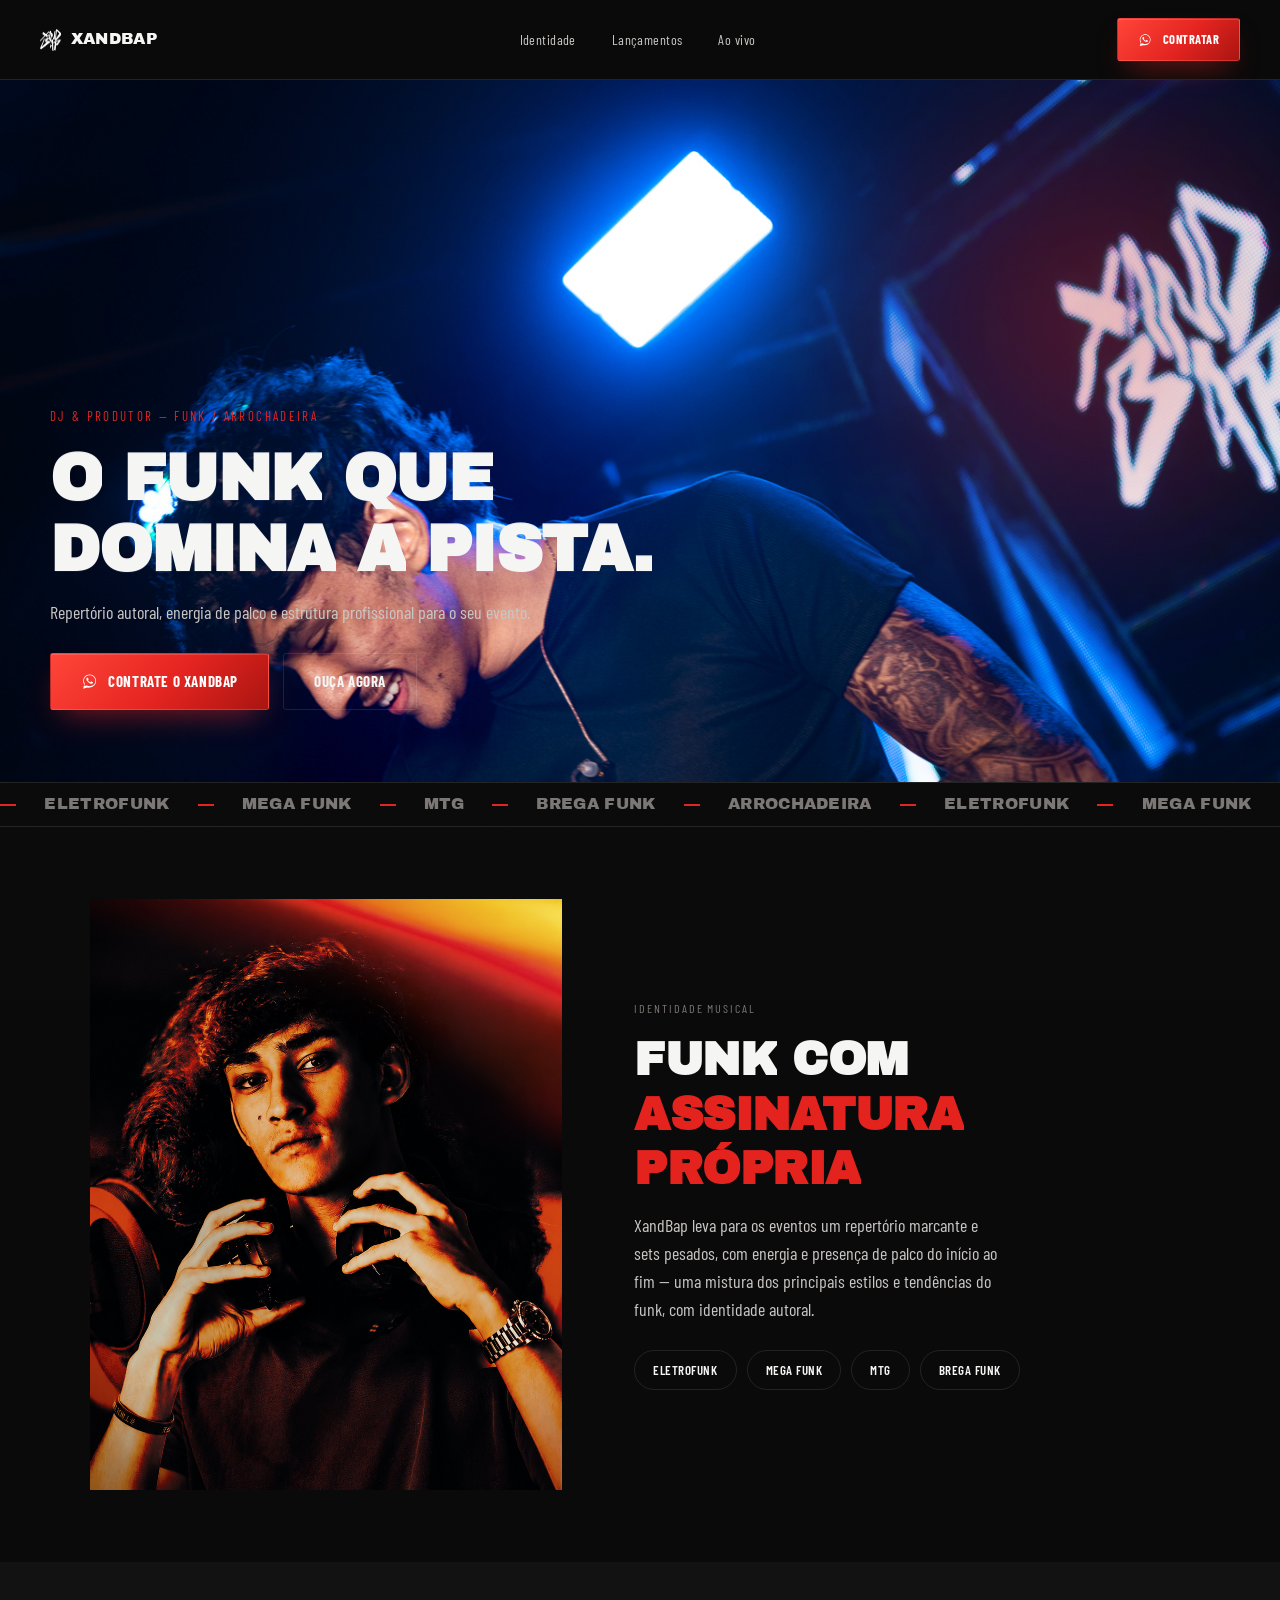
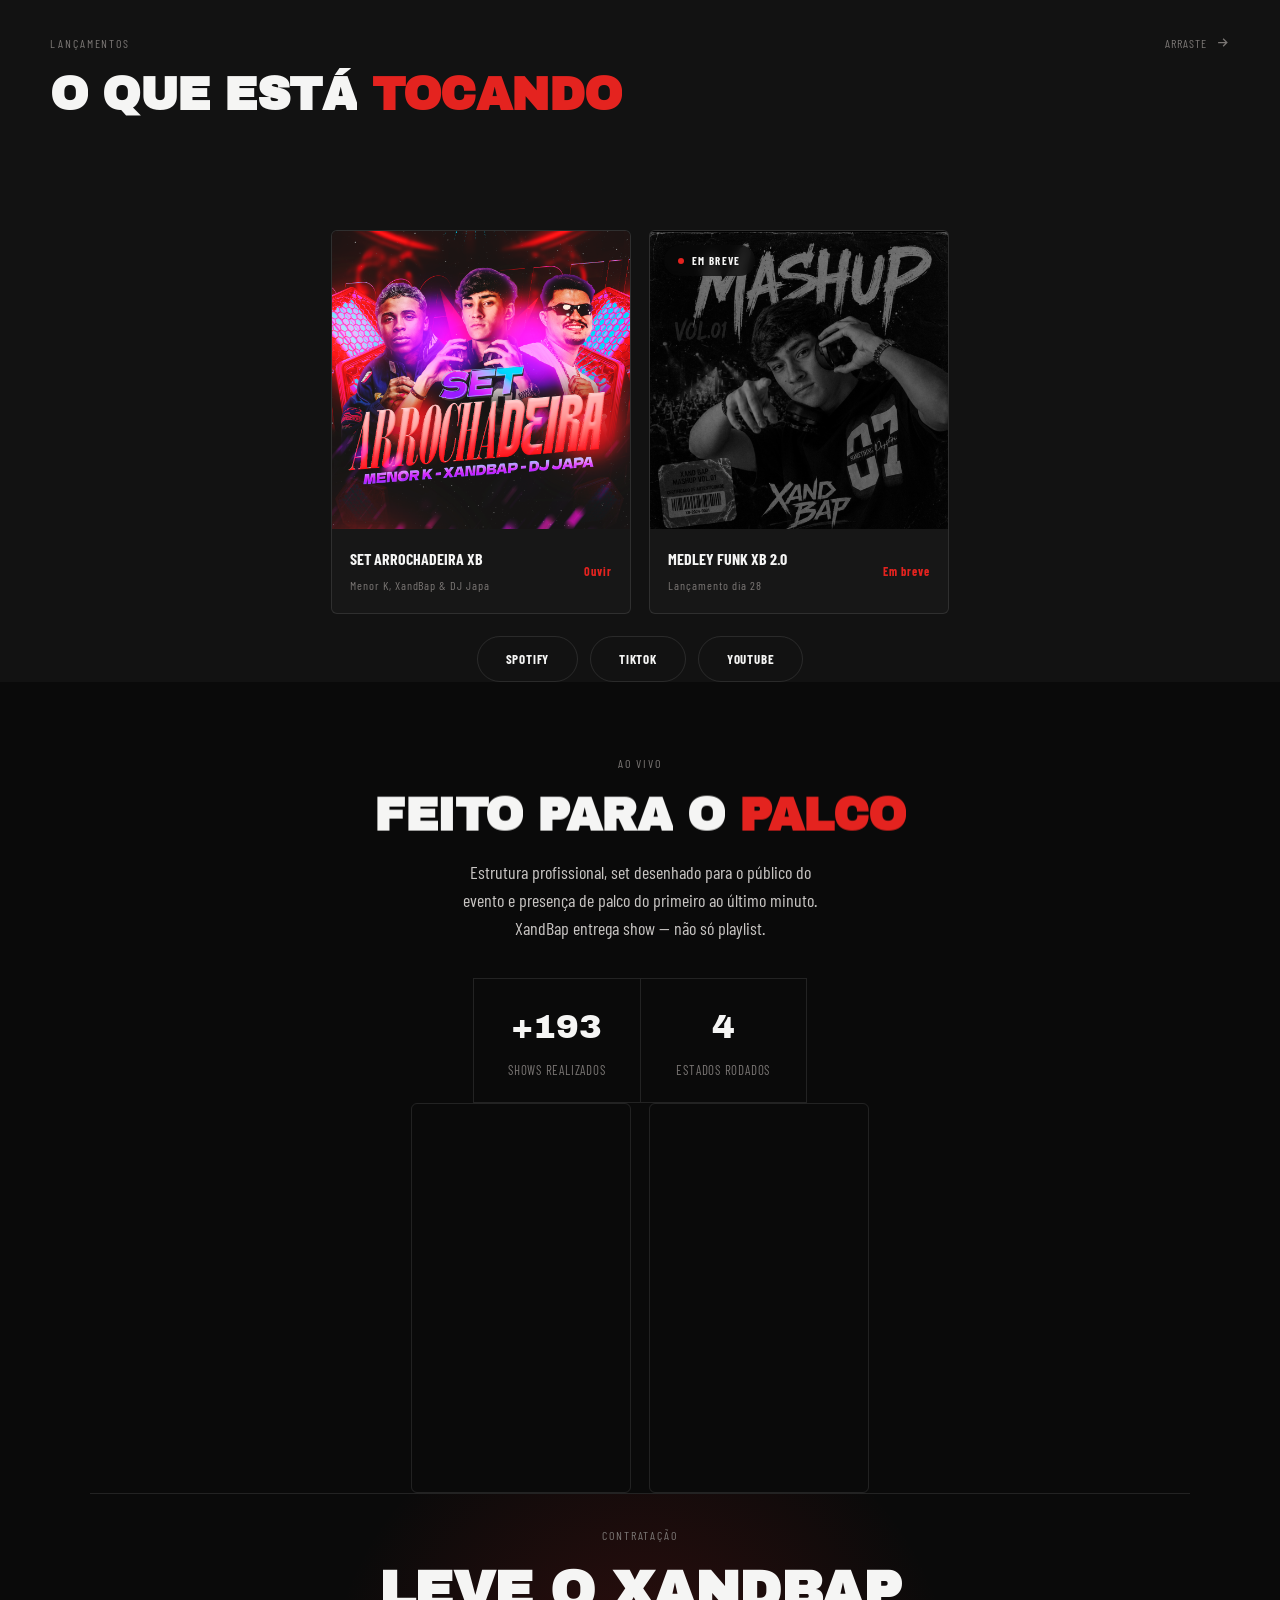
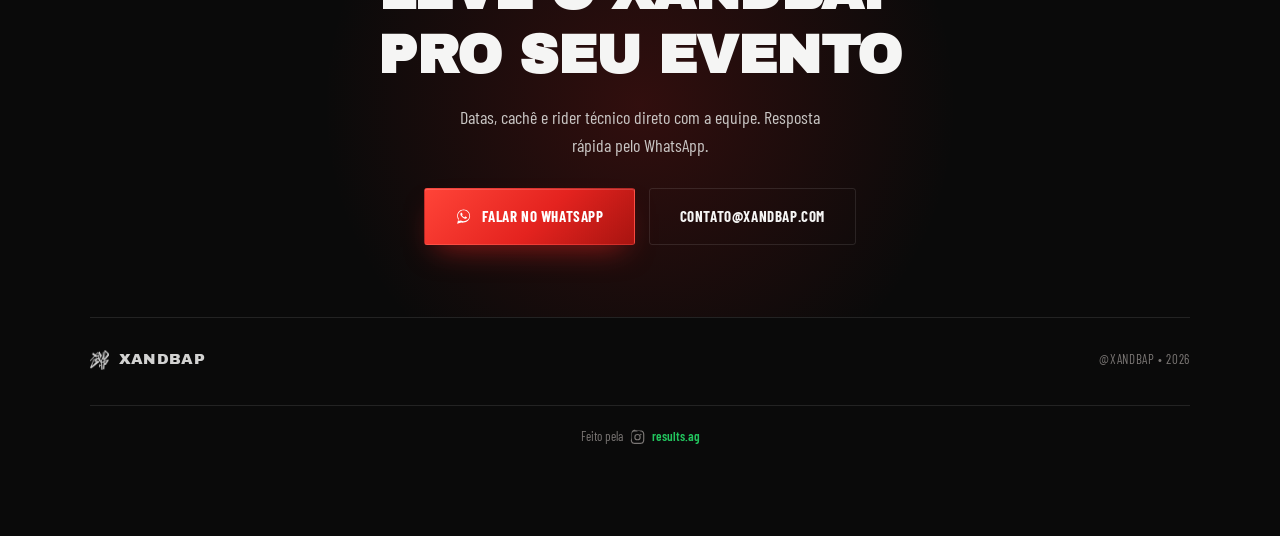
==== xandbap-landing/index (1).html @ 23d39ae5 "troca index" ====
<!DOCTYPE html>
<html lang="pt-BR">
<head>
  <meta charset="UTF-8">
  <meta name="viewport" content="width=device-width, initial-scale=1">
  <meta name="theme-color" content="#0a0a0a">
  <title>XandBap — DJ de Arrochadeira e Funk</title>
  <meta name="description" content="Site oficial do DJ XandBap. Arrochadeira, funk e energia de palco. Ouça os lançamentos, veja os shows e contrate para o seu evento.">
  <meta name="author" content="XandBap">
  <meta property="og:title" content="XandBap — DJ de Arrochadeira e Funk">
  <meta property="og:description" content="Lançamentos, agenda e contratação do DJ XandBap.">
  <meta property="og:image" content="assets/hero.jpg">
  <meta property="og:type" content="website">
  <meta name="twitter:card" content="summary_large_image">
  <link rel="icon" type="image/png" href="assets/favicon.png">

  <link rel="preconnect" href="https://fonts.googleapis.com">
  <link rel="preconnect" href="https://fonts.gstatic.com" crossorigin>
  <link rel="stylesheet" href="https://fonts.googleapis.com/css2?family=Archivo+Black&family=Barlow+Condensed:wght@400;500;600;700&display=swap">

  <style>
    :root {
      --background: #0a0a0a;
      --foreground: #f5f5f4;
      --card: #121212;
      --primary: #e4231f;
      --primary-dark: #a81410;
      --primary-light: #ff4438;
      --whatsapp: #25d366;
      --green: #22c55e;
      --primary-foreground: #ffffff;
      --muted: #7a7674;
      --border: rgba(255, 255, 255, 0.10);
      --font-display: "Archivo Black", system-ui, sans-serif;
      --font-sans: "Barlow Condensed", system-ui, sans-serif;
      --max: 1180px;
      --ease: cubic-bezier(.16,1,.3,1);
    }

    * { box-sizing: border-box; margin: 0; padding: 0; }

    html { scroll-behavior: smooth; }

    body {
      background-color: var(--background);
      color: var(--foreground);
      font-family: var(--font-sans);
      font-size: 17px;
      line-height: 1.55;
      -webkit-font-smoothing: antialiased;
      overflow-x: hidden;
    }

    img, video { display: block; max-width: 100%; }
    a { color: inherit; text-decoration: none; }
    button { font: inherit; color: inherit; background: none; border: none; }

    ::selection { background: var(--primary); color: #fff; }

    .wrap { max-width: var(--max); margin: 0 auto; padding: 0 24px; }
    @media (min-width: 768px) { .wrap { padding: 0 40px; } }

    .text-primary { color: var(--primary); }
    .text-green { color: var(--green); }

    .label { display: block; font-size: 12px; letter-spacing: 0.16em; text-transform: uppercase; color: var(--muted); margin-bottom: 16px; }

    .heading {
      font-family: var(--font-display); font-size: 32px; line-height: 1.18;
      letter-spacing: -0.01em; text-transform: uppercase;
    }
    @media (min-width: 768px) { .heading { font-size: 46px; } }

    .lede { margin-top: 16px; max-width: 46ch; font-size: 18px; color: #c9c6c4; }
    .center-col { margin-left: auto; margin-right: auto; }

    /* ===== grain overlay ===== */
    .grain {
      position: fixed; inset: -100px; z-index: 250; pointer-events: none; opacity: 0.05; mix-blend-mode: overlay;
      background-image: url("data:image/svg+xml;utf8,<svg xmlns='http://www.w3.org/2000/svg' width='120' height='120'><filter id='n'><feTurbulence type='fractalNoise' baseFrequency='0.9' numOctaves='2' stitchTiles='stitch'/></filter><rect width='100%25' height='100%25' filter='url(%23n)'/></svg>");
      background-size: 180px 180px;
    }


    .hover-label {
      position: fixed; top: 0; left: 0; z-index: 401; pointer-events: none; transform: translate(-50%, -50%) scale(0.6);
      background: var(--primary); color: #fff; font-size: 12px; font-weight: 700; letter-spacing: 0.08em; text-transform: uppercase;
      padding: 10px 18px; border-radius: 100px; opacity: 0; transition: opacity .25s ease, transform .25s var(--ease); white-space: nowrap;
    }
    .hover-label.show { opacity: 1; transform: translate(-50%, -50%) scale(1); }

    /* ===== reveal ===== */
    .reveal { opacity: 0; transform: translateY(14px); transition: opacity 0.6s ease, transform 0.6s ease; }
    .reveal.visible { opacity: 1; transform: none; }

    /* ===== split text word reveal ===== */
    .split-text .word { display: inline-block; overflow: hidden; vertical-align: top; padding-bottom: 0.22em; margin-bottom: -0.22em; }
    .split-text .word span { display: inline-block; transform: translateY(115%); transition: transform 0.85s var(--ease); transition-delay: calc(var(--i, 0) * 0.055s); will-change: transform; }
    .split-text.in .word span { transform: translateY(0); }

    /* ===== image curtain reveal ===== */
    .img-reveal { position: relative; overflow: hidden; }
    .img-reveal img, .img-reveal video { transform: scale(1.18); transition: transform 1.3s var(--ease); }
    .img-reveal.in img, .img-reveal.in video { transform: scale(1); }
    .img-reveal::after { content: ""; position: absolute; inset: 0; background: var(--background); transform-origin: right; transform: scaleX(1); transition: transform 1s var(--ease); z-index: 2; }
    .img-reveal.in::after { transform: scaleX(0); }

    /* ===== buttons — FODA style ===== */
    .btn {
      display: inline-flex; align-items: center; justify-content: center; gap: 10px;
      padding: 16px 30px; font-family: var(--font-sans); font-weight: 700; font-size: 15px;
      letter-spacing: 0.04em; text-transform: uppercase; border: 1px solid transparent; border-radius: 3px;
      position: relative; overflow: hidden; isolation: isolate;
      transition: transform .35s var(--ease), box-shadow .35s ease, background-color 0.2s ease, border-color 0.2s ease;
    }
    .btn-icon { width: 1.15em; height: 1.15em; flex-shrink: 0; fill: currentColor; }

    .btn-primary {
      background: linear-gradient(135deg, var(--primary-light), var(--primary) 55%, var(--primary-dark));
      color: #fff; border-color: rgba(255,255,255,.08);
      box-shadow: 0 14px 30px -12px rgba(228,35,31,.6), inset 0 1px 0 rgba(255,255,255,.15);
    }
    .btn-primary::before {
      content: ""; position: absolute; inset: 0; left: -75%; width: 45%; z-index: 1;
      background: linear-gradient(115deg, transparent, rgba(255,255,255,.4), transparent);
      transform: skewX(-20deg); transition: left .65s ease;
    }
    .btn-primary:hover::before { left: 130%; }
    .btn-primary:hover { transform: translateY(-3px); box-shadow: 0 18px 36px -10px rgba(228,35,31,.75), inset 0 1px 0 rgba(255,255,255,.2); }
    .btn-primary:active { transform: translateY(-1px); }

    .btn-ghost { background: transparent; border-color: var(--border); color: var(--foreground); }
    .btn-ghost:hover { border-color: var(--foreground); }

    .nav .btn-primary { padding: 11px 20px; font-size: 12.5px; }

    /* ===== nav ===== */
    .nav {
      position: sticky; top: 0; z-index: 100; display: flex; align-items: center; justify-content: space-between;
      padding: 18px 24px; background-color: rgba(10, 10, 10, 0.85); backdrop-filter: blur(10px);
      border-bottom: 1px solid var(--border);
    }
    @media (min-width: 768px) { .nav { padding: 18px 40px; } }
    .nav-logo { display: flex; align-items: center; gap: 10px; }
    .nav-logo img { height: 22px; width: auto; }
    .nav-logo span { font-family: var(--font-display); font-size: 16px; letter-spacing: 0.02em; text-transform: uppercase; color: var(--foreground); }
    .nav-links { display: none; align-items: center; gap: 36px; font-size: 14px; letter-spacing: 0.03em; color: #c9c6c4; }
    @media (min-width: 860px) { .nav-links { display: flex; } }
    .nav-links a { position: relative; padding: 4px 0; transition: color 0.2s ease; }
    .nav-links a::after { content: ""; position: absolute; left: 0; bottom: 0; height: 1px; width: 0; background: var(--primary); transition: width .3s var(--ease); }
    .nav-links a:hover, .nav-links a.active { color: var(--foreground); }
    .nav-links a:hover::after, .nav-links a.active::after { width: 100%; }
    .nav-right { display: flex; align-items: center; gap: 18px; }

    .hamburger { display: flex; flex-direction: column; justify-content: center; gap: 5px; width: 30px; height: 30px; cursor: pointer; z-index: 260; }
    @media (min-width: 860px) { .hamburger { display: none; } }
    .hamburger span { display: block; width: 100%; height: 2px; background: var(--foreground); transition: transform .3s var(--ease), opacity .2s ease; }
    .hamburger.open span:nth-child(1) { transform: translateY(7px) rotate(45deg); }
    .hamburger.open span:nth-child(2) { opacity: 0; }
    .hamburger.open span:nth-child(3) { transform: translateY(-7px) rotate(-45deg); }

    .mobile-menu {
      position: fixed; inset: 0; z-index: 220; background: var(--background);
      display: flex; flex-direction: column; justify-content: center; gap: 26px; padding: 40px 32px;
      transform: translateY(-102%); transition: transform .55s var(--ease);
    }
    .mobile-menu.open { transform: translateY(0); }
    .mobile-menu a { font-family: var(--font-display); font-size: 30px; text-transform: uppercase; }
    .mobile-menu .btn { align-self: flex-start; margin-top: 10px; }
    @media (min-width: 860px) { .mobile-menu { display: none; } }

    /* ===== HERO ===== */
    .hero { position: relative; display: flex; align-items: flex-end; min-height: 78svh; overflow: hidden; }
    .hero-media { position: absolute; inset: 0; }
    .hero-media video { width: 100%; height: 100%; object-fit: cover; object-position: center 30%; }
    .hero-media::after {
      content: ""; position: absolute; inset: 0;
      background: linear-gradient(to bottom, rgba(10,10,10,.15) 0%, rgba(10,10,10,.35) 55%, rgba(10,10,10,.98) 100%);
      z-index: 1;
    }
    .hero-glow { position: absolute; z-index: 1; width: 60vw; max-width: 620px; aspect-ratio: 1; border-radius: 50%; background: radial-gradient(circle, rgba(228,35,31,.35), transparent 70%); top: -10%; right: -10%; filter: blur(40px); pointer-events: none; }
    .hero-content { position: relative; z-index: 5; width: 100%; padding: 0 24px 56px; }
    @media (min-width: 768px) { .hero-content { padding: 0 40px 72px; } }
    .hero-content .inner { max-width: var(--max); margin: 0 auto; }
    .hero-kicker { font-size: 13px; letter-spacing: 0.18em; text-transform: uppercase; color: var(--primary); margin-bottom: 18px; opacity: 0; animation: fadeUp .8s var(--ease) .1s forwards; }
    .hero-title { font-family: var(--font-display); font-size: 36px; line-height: 1.1; letter-spacing: -0.01em; text-transform: uppercase; max-width: 720px; }
    @media (min-width: 640px) { .hero-title { font-size: 52px; } }
    @media (min-width: 1024px) { .hero-title { font-size: 64px; } }
    .hero-sub { margin-top: 14px; max-width: 480px; font-size: 18px; color: #c9c6c4; opacity: 0; animation: fadeUp .8s var(--ease) .55s forwards; }
    .hero-actions { margin-top: 26px; display: flex; flex-wrap: wrap; gap: 14px; opacity: 0; animation: fadeUp .8s var(--ease) .7s forwards; }
    @keyframes fadeUp { from { opacity: 0; transform: translateY(16px); } to { opacity: 1; transform: none; } }

    /* ===== marquee ===== */
    .marquee { border-top: 1px solid var(--border); border-bottom: 1px solid var(--border); overflow: hidden; padding: 9px 0; background: var(--background); }
    .marquee-track { display: flex; width: max-content; gap: 28px; animation: scrollLeft 26s linear infinite; }
    .marquee-track span { font-family: var(--font-display); font-size: 13px; text-transform: uppercase; letter-spacing: 0.02em; color: var(--muted); display: flex; align-items: center; gap: 28px; white-space: nowrap; }
    .marquee-track span i { color: var(--primary); font-style: normal; }
    @media (min-width: 768px) { .marquee-track span { font-size: 16px; } }
    @keyframes scrollLeft { from { transform: translateX(0); } to { transform: translateX(-50%); } }

    /* ===== IDENTIDADE ===== */
    .split { display: grid; gap: 40px; padding: 72px 0; }
    @media (min-width: 860px) { .split { grid-template-columns: 0.85fr 1fr; align-items: center; gap: 72px; } }
    .identity-photo-wrap { aspect-ratio: 4/5; }
    .identity-photo { width: 100%; height: 100%; object-fit: cover; object-position: top center; filter: grayscale(20%); }
    .chip-row { margin-top: 26px; display: flex; flex-wrap: wrap; gap: 10px; }
    .chip { padding: 9px 18px; border: 1px solid var(--border); border-radius: 100px; font-size: 13px; font-weight: 600; letter-spacing: 0.04em; text-transform: uppercase; transition: border-color .25s ease, color .25s ease; }
    .chip:hover { border-color: var(--primary); color: var(--primary); }

    /* ===== carousel (lançamentos + palco) ===== */
    .section-alt { background-color: var(--card); }
    .section-pad { padding: 72px 0; }

    .carousel-head { display: flex; align-items: baseline; justify-content: space-between; flex-wrap: wrap; gap: 10px 24px; }
    .drag-hint { font-size: 12px; letter-spacing: 0.08em; text-transform: uppercase; color: var(--muted); display: flex; align-items: center; gap: 8px; }
    .drag-hint svg { width: 15px; height: 15px; animation: nudge 1.6s ease-in-out infinite; }
    @keyframes nudge { 0%, 100% { transform: translateX(0); opacity: .5; } 50% { transform: translateX(5px); opacity: 1; } }

    .carousel-outer { position: relative; margin-top: 32px; margin-left: -24px; margin-right: -24px; }
    @media (min-width: 768px) { .carousel-outer { margin-left: -40px; margin-right: -40px; } }
    .carousel-outer::before, .carousel-outer::after {
      content: ""; position: absolute; top: 0; bottom: 0; width: 40px; z-index: 3; pointer-events: none;
    }
    .carousel-outer::before { left: 0; background: linear-gradient(to right, var(--background), transparent); }
    .carousel-outer::after { right: 0; background: linear-gradient(to left, var(--background), transparent); }
    .section-alt .carousel-outer::before { background: linear-gradient(to right, var(--card), transparent); }
    .section-alt .carousel-outer::after { background: linear-gradient(to left, var(--card), transparent); }

    .carousel {
      display: flex; gap: 18px; overflow-x: auto; scroll-snap-type: x proximity; cursor: grab;
      -webkit-overflow-scrolling: touch; scrollbar-width: none; padding: 4px 24px 14px;
      user-select: none;
    }
    @media (min-width: 768px) { .carousel { padding: 4px 40px 14px; } }
    .carousel::-webkit-scrollbar { display: none; }
    .carousel.grabbing { cursor: grabbing; scroll-snap-type: none; }

    .release-card {
      scroll-snap-align: start; flex: 0 0 auto; width: min(76vw, 300px);
      display: flex; flex-direction: column; background-color: #171717;
      border: 1px solid var(--border); border-radius: 6px; overflow: hidden;
      transition: border-color 0.25s ease, transform 0.25s ease;
    }
    a.release-card:hover { border-color: #3a3a3a; transform: translateY(-4px); }
    .release-cover-wrap { position: relative; }
    .release-cover { aspect-ratio: 1/1; width: 100%; height: auto; object-fit: cover; transition: transform 0.5s var(--ease); pointer-events: none; }
    a.release-card:hover .release-cover { transform: scale(1.04); }
    .release-cover.pending { filter: grayscale(1) brightness(.55); }
    .release-pending-label {
      position: absolute; top: 14px; left: 14px; z-index: 2; background: rgba(10,10,10,.75); backdrop-filter: blur(4px);
      padding: 7px 14px; border-radius: 100px; font-size: 11px; font-weight: 700; letter-spacing: 0.12em; text-transform: uppercase;
      display: flex; align-items: center; gap: 8px;
    }
    .release-pending-label::before { content: ""; width: 6px; height: 6px; border-radius: 50%; background: var(--primary); animation: pulse 1.6s ease-in-out infinite; }
    @keyframes pulse { 0%, 100% { opacity: 1; transform: scale(1); } 50% { opacity: .4; transform: scale(1.4); } }
    .release-info { display: flex; align-items: center; justify-content: space-between; gap: 12px; padding: 18px; }
    .release-title { font-size: 16px; font-weight: 700; text-transform: uppercase; }
    .release-type { margin-top: 4px; font-size: 12px; letter-spacing: 0.08em; color: var(--muted); }
    .release-cta { flex-shrink: 0; font-size: 12px; font-weight: 700; letter-spacing: 0.08em; color: var(--primary); }

    .social-buttons { margin-top: 8px; display: flex; flex-wrap: wrap; justify-content: center; gap: 12px; }
    .social-btn {
      padding: 12px 28px; border: 1px solid var(--border); border-radius: 100px;
      font-size: 13px; font-weight: 700; letter-spacing: 0.06em; text-transform: uppercase;
      transition: border-color .25s ease, color .25s ease;
    }
    .social-btn:hover { border-color: var(--primary); color: var(--primary); }

    /* ===== NO PALCO (centralizado) ===== */
    .palco-section { text-align: center; }
    .palco-section.section-pad { padding-bottom: 0; }
    .palco-section .lede { margin-left: auto; margin-right: auto; }
    .stats-row {
      margin: 36px auto 0; display: inline-grid; grid-template-columns: 1fr 1fr; max-width: 480px;
      border-top: 1px solid var(--border); border-left: 1px solid var(--border);
    }
    .stat { padding: 22px 34px; border-right: 1px solid var(--border); border-bottom: 1px solid var(--border); }
    .stat-num { font-family: var(--font-display); font-size: 34px; }
    .stat-label { margin-top: 6px; font-size: 13px; letter-spacing: 0.06em; color: var(--muted); text-transform: uppercase; }

    .motion-card { scroll-snap-align: start; flex: 0 0 auto; width: min(58vw, 220px); }
    .motion-item { position: relative; border: 1px solid var(--border); border-radius: 6px; overflow: hidden; transition: border-color 0.2s ease; }
    .motion-item:hover { border-color: #3a3a3a; }
    .motion-item video { aspect-ratio: 9/16; width: 100%; object-fit: cover; pointer-events: none; }

    /* ===== CONTRATAÇÃO ===== */
    .hire-section { position: relative; padding: 32px 0 72px; text-align: center; border-top: 1px solid var(--border); overflow: hidden; }
    .hire-glow { position: absolute; left: 50%; top: 50%; width: 70vw; max-width: 640px; aspect-ratio: 1; border-radius: 50%; background: radial-gradient(circle, rgba(228,35,31,.18), transparent 70%); transform: translate(-50%, -50%); pointer-events: none; z-index: 0; }
    .hire-section > * { position: relative; z-index: 1; }
    .hire-section > .hire-glow { position: absolute; z-index: 0; }
    .hire-section .heading { font-size: 34px; }
    @media (min-width: 768px) { .hire-section .heading { font-size: 54px; } }
    .hire-section .lede { margin-left: auto; margin-right: auto; }
    .hire-actions { margin-top: 28px; display: flex; flex-wrap: wrap; justify-content: center; gap: 14px; }

    /* ===== footer ===== */
    footer { border-top: 1px solid var(--border); padding: 30px 0 34px; display: flex; flex-wrap: wrap; align-items: center; justify-content: space-between; gap: 16px; }
    .footer-brand { display: flex; align-items: center; gap: 10px; }
    footer img { height: 20px; width: auto; opacity: 0.8; }
    .footer-brand span { font-family: var(--font-display); font-size: 15px; letter-spacing: 0.02em; text-transform: uppercase; color: var(--foreground); opacity: 0.85; }
    footer p { font-size: 13px; letter-spacing: 0.05em; color: var(--muted); }

    .credit { padding: 20px 0 90px; display: flex; align-items: center; justify-content: center; gap: 7px; font-size: 13px; color: var(--muted); border-top: 1px solid var(--border); }
    .credit svg { width: 15px; height: 15px; fill: var(--muted); transition: fill .2s ease; }
    .credit a { display: inline-flex; align-items: center; gap: 7px; font-weight: 600; transition: opacity .2s ease; }
    .credit a:hover { opacity: .8; }
    .credit a:hover svg { fill: var(--green); }

    /* ===== fixed WhatsApp bubble ===== */
    .fixed-whatsapp {
      position: fixed; right: 22px; bottom: 22px; z-index: 200; width: 58px; height: 58px; border-radius: 50%;
      background: var(--whatsapp); display: flex; align-items: center; justify-content: center;
      box-shadow: 0 10px 26px rgba(0,0,0,.45); opacity: 0;
      pointer-events: none; transition: opacity .7s ease;
    }
    .fixed-whatsapp.visible { opacity: 1; pointer-events: auto; }
    .fixed-whatsapp svg { width: 28px; height: 28px; fill: #fff; }

    @media (prefers-reduced-motion: reduce) {
      html { scroll-behavior: auto; }
      .split-text .word span, .reveal, .img-reveal::after, .img-reveal img, .img-reveal video, .marquee-track, .hero-kicker, .hero-sub, .hero-actions { transition: none !important; animation: none !important; transform: none !important; opacity: 1 !important; }
    }
  </style>
</head>
<body>

  <div class="grain" aria-hidden="true"></div>
  <div class="hover-label" id="hoverLabel" aria-hidden="true"></div>

  <nav class="nav">
    <a href="#top" class="nav-logo">
      <img src="assets/xandbap-logo.png" alt="XandBap">
      <span>XandBap</span>
    </a>

    <div class="nav-links">
      <a href="#identidade" data-nav>Identidade</a>
      <a href="#lancamentos" data-nav>Lançamentos</a>
      <a href="#palco" data-nav>Ao vivo</a>
    </div>

    <div class="nav-right">
      <a
        href="https://wa.me/5581992777571?text=Ol%C3%A1%2C%20quero%20contratar%20o%20XandBap"
        target="_blank"
        rel="noopener noreferrer"
        class="btn btn-primary magnetic"
      >
        <svg class="btn-icon" viewBox="0 0 32 32"><path d="M16.001 3C9.383 3 4 8.383 4 15c0 2.386.703 4.607 1.912 6.472L4 29l7.72-1.877A11.94 11.94 0 0 0 16 27c6.617 0 12-5.383 12-12S22.618 3 16.001 3zm0 21.6c-1.85 0-3.58-.5-5.06-1.37l-.363-.216-4.583 1.115 1.142-4.463-.238-.375A9.55 9.55 0 0 1 5.4 15c0-5.85 4.75-10.6 10.6-10.6S26.6 9.15 26.6 15 21.85 24.6 16.001 24.6zm5.46-7.93c-.298-.15-1.767-.872-2.04-.972-.274-.1-.474-.15-.673.15-.198.298-.77.972-.944 1.172-.174.198-.348.223-.646.075-.298-.15-1.257-.463-2.394-1.478-.885-.789-1.483-1.764-1.657-2.062-.174-.298-.019-.46.13-.61.134-.133.298-.348.447-.522.15-.174.198-.298.298-.497.099-.198.05-.373-.025-.522-.075-.15-.673-1.62-.922-2.22-.243-.583-.49-.504-.673-.513l-.573-.01c-.198 0-.522.075-.795.373-.273.298-1.043 1.02-1.043 2.488s1.068 2.887 1.217 3.086c.15.198 2.1 3.207 5.086 4.497.711.307 1.266.49 1.699.627.714.227 1.364.195 1.878.118.573-.085 1.767-.722 2.016-1.42.248-.697.248-1.294.174-1.42-.075-.124-.273-.198-.571-.348z"/></svg>
        Contratar
      </a>
      <button class="hamburger" id="hamburger" aria-label="Abrir menu" aria-expanded="false">
        <span></span><span></span><span></span>
      </button>
    </div>
  </nav>

  <div class="mobile-menu" id="mobileMenu">
    <a href="#identidade" data-nav>Identidade</a>
    <a href="#lancamentos" data-nav>Lançamentos</a>
    <a href="#palco" data-nav>Ao vivo</a>
    <a
      href="https://wa.me/5581992777571?text=Ol%C3%A1%2C%20quero%20contratar%20o%20XandBap"
      target="_blank"
      rel="noopener noreferrer"
      class="btn btn-primary"
    >Contratar</a>
  </div>

  <a
    href="https://wa.me/5581992777571?text=Ol%C3%A1%2C%20quero%20contratar%20o%20XandBap"
    target="_blank"
    rel="noopener noreferrer"
    class="fixed-whatsapp magnetic"
    id="fixedCta"
    aria-label="Falar no WhatsApp"
  >
    <svg viewBox="0 0 32 32"><path d="M16.001 3C9.383 3 4 8.383 4 15c0 2.386.703 4.607 1.912 6.472L4 29l7.72-1.877A11.94 11.94 0 0 0 16 27c6.617 0 12-5.383 12-12S22.618 3 16.001 3zm0 21.6c-1.85 0-3.58-.5-5.06-1.37l-.363-.216-4.583 1.115 1.142-4.463-.238-.375A9.55 9.55 0 0 1 5.4 15c0-5.85 4.75-10.6 10.6-10.6S26.6 9.15 26.6 15 21.85 24.6 16.001 24.6zm5.46-7.93c-.298-.15-1.767-.872-2.04-.972-.274-.1-.474-.15-.673.15-.198.298-.77.972-.944 1.172-.174.198-.348.223-.646.075-.298-.15-1.257-.463-2.394-1.478-.885-.789-1.483-1.764-1.657-2.062-.174-.298-.019-.46.13-.61.134-.133.298-.348.447-.522.15-.174.198-.298.298-.497.099-.198.05-.373-.025-.522-.075-.15-.673-1.62-.922-2.22-.243-.583-.49-.504-.673-.513l-.573-.01c-.198 0-.522.075-.795.373-.273.298-1.043 1.02-1.043 2.488s1.068 2.887 1.217 3.086c.15.198 2.1 3.207 5.086 4.497.711.307 1.266.49 1.699.627.714.227 1.364.195 1.878.118.573-.085 1.767-.722 2.016-1.42.248-.697.248-1.294.174-1.42-.075-.124-.273-.198-.571-.348z"/></svg>
  </a>

  <main id="top">

    <!-- HERO -->
    <section class="hero">
      <div class="hero-media img-reveal" id="heroMedia">
        <video src="assets/show1.mp4" poster="assets/hero.jpg" autoplay muted loop playsinline preload="metadata"></video>
      </div>
      <div class="hero-glow"></div>

      <div class="hero-content">
        <div class="inner">
          <p class="hero-kicker">DJ &amp; Produtor — Funk / Arrochadeira</p>
          <h1 class="hero-title split-text" id="heroTitle">
            <span class="word" style="--i:0"><span>O</span></span>
            <span class="word" style="--i:1"><span>funk</span></span>
            <span class="word" style="--i:2"><span>que</span></span>
            <span class="word" style="--i:3"><span>domina</span></span>
            <span class="word" style="--i:4"><span>a</span></span>
            <span class="word" style="--i:5"><span>pista.</span></span>
          </h1>
          <p class="hero-sub">Repertório autoral, energia de palco e estrutura profissional para o seu evento.</p>

          <div class="hero-actions">
            <a
              href="https://wa.me/5581992777571?text=Ol%C3%A1%2C%20quero%20contratar%20o%20XandBap"
              target="_blank"
              rel="noopener noreferrer"
              class="btn btn-primary magnetic"
            >
              <svg class="btn-icon" viewBox="0 0 32 32"><path d="M16.001 3C9.383 3 4 8.383 4 15c0 2.386.703 4.607 1.912 6.472L4 29l7.72-1.877A11.94 11.94 0 0 0 16 27c6.617 0 12-5.383 12-12S22.618 3 16.001 3zm0 21.6c-1.85 0-3.58-.5-5.06-1.37l-.363-.216-4.583 1.115 1.142-4.463-.238-.375A9.55 9.55 0 0 1 5.4 15c0-5.85 4.75-10.6 10.6-10.6S26.6 9.15 26.6 15 21.85 24.6 16.001 24.6zm5.46-7.93c-.298-.15-1.767-.872-2.04-.972-.274-.1-.474-.15-.673.15-.198.298-.77.972-.944 1.172-.174.198-.348.223-.646.075-.298-.15-1.257-.463-2.394-1.478-.885-.789-1.483-1.764-1.657-2.062-.174-.298-.019-.46.13-.61.134-.133.298-.348.447-.522.15-.174.198-.298.298-.497.099-.198.05-.373-.025-.522-.075-.15-.673-1.62-.922-2.22-.243-.583-.49-.504-.673-.513l-.573-.01c-.198 0-.522.075-.795.373-.273.298-1.043 1.02-1.043 2.488s1.068 2.887 1.217 3.086c.15.198 2.1 3.207 5.086 4.497.711.307 1.266.49 1.699.627.714.227 1.364.195 1.878.118.573-.085 1.767-.722 2.016-1.42.248-.697.248-1.294.174-1.42-.075-.124-.273-.198-.571-.348z"/></svg>
              Contrate o XandBap
            </a>
            <a href="#lancamentos" class="btn btn-ghost">Ouça agora</a>
          </div>
        </div>
      </div>
    </section>

    <!-- MARQUEE -->
    <div class="marquee">
      <div class="marquee-track">
        <span><i>—</i>Eletrofunk<i>—</i>Mega Funk<i>—</i>MTG<i>—</i>Brega Funk<i>—</i>Arrochadeira</span>
        <span><i>—</i>Eletrofunk<i>—</i>Mega Funk<i>—</i>MTG<i>—</i>Brega Funk<i>—</i>Arrochadeira</span>
      </div>
    </div>

    <!-- IDENTIDADE -->
    <section id="identidade" class="wrap">
      <div class="split">
        <div class="identity-photo-wrap img-reveal reveal">
          <img src="assets/xandbap-portrait.png" alt="Retrato do DJ XandBap" width="1024" height="1280" loading="lazy" class="identity-photo">
        </div>

        <div class="reveal">
          <span class="label">Identidade musical</span>
          <h2 class="heading split-text">
            <span class="word" style="--i:0"><span>Funk</span></span>
            <span class="word" style="--i:1"><span>com</span></span>
            <span class="word text-primary" style="--i:2"><span>assinatura</span></span>
            <span class="word text-primary" style="--i:3"><span>própria</span></span>
          </h2>
          <p class="lede">
            XandBap leva para os eventos um repertório marcante e sets pesados, com energia
            e presença de palco do início ao fim — uma mistura dos principais estilos e
            tendências do funk, com identidade autoral.
          </p>
          <div class="chip-row">
            <span class="chip">Eletrofunk</span>
            <span class="chip">Mega funk</span>
            <span class="chip">MTG</span>
            <span class="chip">Brega funk</span>
          </div>
        </div>
      </div>
    </section>

    <!-- LANÇAMENTOS -->
    <section id="lancamentos" class="section-alt">
      <div class="wrap section-pad reveal">
        <div class="carousel-head">
          <div>
            <span class="label">Lançamentos</span>
            <h2 class="heading split-text">
              <span class="word" style="--i:0"><span>O</span></span>
              <span class="word" style="--i:1"><span>que</span></span>
              <span class="word" style="--i:2"><span>está</span></span>
              <span class="word text-primary" style="--i:3"><span>tocando</span></span>
            </h2>
          </div>
          <span class="drag-hint">Arraste <svg viewBox="0 0 24 24" fill="none" stroke="currentColor" stroke-width="2"><path d="M5 12h14M13 6l6 6-6 6"/></svg></span>
        </div>
      </div>

      <div class="carousel-outer">
        <div class="carousel" id="releaseCarousel" style="justify-content:center;">
          <a href="https://open.spotify.com/" target="_blank" rel="noopener noreferrer" class="release-card" data-label="Ouvir">
            <div class="release-cover-wrap img-reveal">
              <img src="assets/setarrochadeira.png" alt="Capa de Set Arrochadeira XB" width="1080" height="1080" loading="lazy" class="release-cover">
            </div>
            <div class="release-info">
              <div>
                <p class="release-title">Set Arrochadeira XB</p>
                <p class="release-type">Menor K, XandBap &amp; DJ Japa</p>
              </div>
              <span class="release-cta">Ouvir</span>
            </div>
          </a>

          <div class="release-card">
            <div class="release-cover-wrap img-reveal">
              <img src="assets/medley-funk-xb2.jpg" alt="Capa de Medley Funk XB 2.0" width="1080" height="1080" loading="lazy" class="release-cover pending">
              <span class="release-pending-label">Em breve</span>
            </div>
            <div class="release-info">
              <div>
                <p class="release-title">Medley Funk XB 2.0</p>
                <p class="release-type">Lançamento dia 28</p>
              </div>
              <span class="release-cta">Em breve</span>
            </div>
          </div>
        </div>
      </div>

      <div class="wrap">
        <div class="social-buttons">
          <a href="https://open.spotify.com/" target="_blank" rel="noopener noreferrer" class="social-btn">Spotify</a>
          <a href="https://www.tiktok.com/@xandbap" target="_blank" rel="noopener noreferrer" class="social-btn">TikTok</a>
          <a href="https://www.youtube.com/" target="_blank" rel="noopener noreferrer" class="social-btn">YouTube</a>
        </div>
      </div>
    </section>

    <!-- NO PALCO -->
    <section id="palco" class="wrap section-pad palco-section">
      <span class="label">Ao vivo</span>
      <h2 class="heading split-text">
        <span class="word" style="--i:0"><span>Feito</span></span>
        <span class="word" style="--i:1"><span>para</span></span>
        <span class="word" style="--i:2"><span>o</span></span>
        <span class="word text-primary" style="--i:3"><span>palco</span></span>
      </h2>

      <p class="lede center-col">
        Estrutura profissional, set desenhado para o público do evento e presença de palco
        do primeiro ao último minuto. XandBap entrega show — não só playlist.
      </p>

      <div class="stats-row">
        <div class="stat">
          <p class="stat-num" data-count-to="200" data-prefix="+">0</p>
          <p class="stat-label">Shows realizados</p>
        </div>
        <div class="stat">
          <p class="stat-num" data-count-to="4">0</p>
          <p class="stat-label">Estados rodados</p>
        </div>
      </div>
    </section>

    <div class="carousel-outer" style="margin-top:0;">
      <div class="carousel" id="videoCarousel" style="justify-content:center; padding-top:0; padding-bottom:0;">
        <div class="motion-card">
          <div class="motion-item img-reveal" data-label="Ao vivo">
            <video src="assets/show1.mp4" aria-label="XandBap ao vivo" muted loop playsinline autoplay preload="metadata"></video>
          </div>
        </div>
        <div class="motion-card">
          <div class="motion-item img-reveal" data-label="Ao vivo">
            <video src="assets/show2.mp4" aria-label="Pista lotada" muted loop playsinline autoplay preload="metadata"></video>
          </div>
        </div>
      </div>
    </div>

    <!-- CONTRATAÇÃO -->
    <section class="wrap">
      <div class="hire-section reveal">
        <div class="hire-glow"></div>
        <span class="label">Contratação</span>
        <h2 class="heading">Leve o XandBap<br>pro seu evento</h2>
        <p class="lede">Datas, cachê e rider técnico direto com a equipe. Resposta rápida pelo WhatsApp.</p>

        <div class="hire-actions">
          <a
            href="https://wa.me/5581992777571?text=Ol%C3%A1%2C%20quero%20contratar%20o%20XandBap"
            target="_blank"
            rel="noopener noreferrer"
            class="btn btn-primary magnetic"
          >
            <svg class="btn-icon" viewBox="0 0 32 32"><path d="M16.001 3C9.383 3 4 8.383 4 15c0 2.386.703 4.607 1.912 6.472L4 29l7.72-1.877A11.94 11.94 0 0 0 16 27c6.617 0 12-5.383 12-12S22.618 3 16.001 3zm0 21.6c-1.85 0-3.58-.5-5.06-1.37l-.363-.216-4.583 1.115 1.142-4.463-.238-.375A9.55 9.55 0 0 1 5.4 15c0-5.85 4.75-10.6 10.6-10.6S26.6 9.15 26.6 15 21.85 24.6 16.001 24.6zm5.46-7.93c-.298-.15-1.767-.872-2.04-.972-.274-.1-.474-.15-.673.15-.198.298-.77.972-.944 1.172-.174.198-.348.223-.646.075-.298-.15-1.257-.463-2.394-1.478-.885-.789-1.483-1.764-1.657-2.062-.174-.298-.019-.46.13-.61.134-.133.298-.348.447-.522.15-.174.198-.298.298-.497.099-.198.05-.373-.025-.522-.075-.15-.673-1.62-.922-2.22-.243-.583-.49-.504-.673-.513l-.573-.01c-.198 0-.522.075-.795.373-.273.298-1.043 1.02-1.043 2.488s1.068 2.887 1.217 3.086c.15.198 2.1 3.207 5.086 4.497.711.307 1.266.49 1.699.627.714.227 1.364.195 1.878.118.573-.085 1.767-.722 2.016-1.42.248-.697.248-1.294.174-1.42-.075-.124-.273-.198-.571-.348z"/></svg>
            Falar no WhatsApp
          </a>
          <a href="mailto:contato@xandbap.com" class="btn btn-ghost">contato@xandbap.com</a>
        </div>
      </div>
    </section>

    <div class="wrap">
      <footer>
        <div class="footer-brand">
          <img src="assets/xandbap-logo.png" alt="XandBap" loading="lazy">
          <span>XandBap</span>
        </div>
        <p id="footer-year">@XANDBAP</p>
      </footer>
      <div class="credit">
        <span>Feito pela</span>
        <a href="https://www.instagram.com/results.ag" target="_blank" rel="noopener noreferrer">
          <svg viewBox="0 0 24 24"><path d="M12 2.2c3.2 0 3.6 0 4.9.07 1.2.06 2 .24 2.6.5.7.3 1.2.6 1.7 1.1.5.5.8 1 1.1 1.7.3.6.4 1.4.5 2.6.1 1.3.1 1.7.1 4.9s0 3.6-.1 4.9c-.1 1.2-.2 2-.5 2.6-.3.7-.6 1.2-1.1 1.7-.5.5-1 .8-1.7 1.1-.6.3-1.4.4-2.6.5-1.3.1-1.7.1-4.9.1s-3.6 0-4.9-.1c-1.2-.1-2-.2-2.6-.5-.7-.3-1.2-.6-1.7-1.1-.5-.5-.8-1-1.1-1.7-.3-.6-.4-1.4-.5-2.6C2.2 15.6 2.2 15.2 2.2 12s0-3.6.1-4.9c.1-1.2.2-2 .5-2.6.3-.7.6-1.2 1.1-1.7.5-.5 1-.8 1.7-1.1.6-.3 1.4-.4 2.6-.5C8.4 2.2 8.8 2.2 12 2.2zm0 1.8c-3.1 0-3.5 0-4.7.07-1 .05-1.6.2-1.9.34-.5.2-.8.4-1.2.8-.4.4-.6.7-.8 1.2-.14.4-.29 1-.34 1.9C3 9.5 3 9.9 3 13s0 3.5.07 4.7c.05 1 .2 1.6.34 1.9.2.5.4.8.8 1.2.4.4.7.6 1.2.8.4.14 1 .29 1.9.34 1.2.07 1.6.07 4.7.07s3.5 0 4.7-.07c1-.05 1.6-.2 1.9-.34.5-.2.8-.4 1.2-.8.4-.4.6-.7.8-1.2.14-.4.29-1 .34-1.9.07-1.2.07-1.6.07-4.7s0-3.5-.07-4.7c-.05-1-.2-1.6-.34-1.9-.2-.5-.4-.8-.8-1.2-.4-.4-.7-.6-1.2-.8-.4-.14-1-.29-1.9-.34C15.5 3 15.1 3 12 3zm0 3.9a5.1 5.1 0 1 1 0 10.2 5.1 5.1 0 0 1 0-10.2zm0 1.8a3.3 3.3 0 1 0 0 6.6 3.3 3.3 0 0 0 0-6.6zm5.3-2a1.2 1.2 0 1 1 0 2.4 1.2 1.2 0 0 1 0-2.4z"/></svg>
          <span class="text-green">results.ag</span>
        </a>
      </div>
    </div>

  </main>

  <script>
    document.getElementById('footer-year').textContent = '@XANDBAP • ' + new Date().getFullYear();

    var reduceMotion = window.matchMedia('(prefers-reduced-motion: reduce)').matches;
    var isFinePointer = window.matchMedia('(hover: hover) and (pointer: fine)').matches;

    /* fixed whatsapp bubble visibility */
    var fixedCta = document.getElementById('fixedCta');
    var hero = document.querySelector('.hero');
    new IntersectionObserver(function (entries) {
      entries.forEach(function (e) { fixedCta.classList.toggle('visible', !e.isIntersecting); });
    }, { threshold: 0 }).observe(hero);

    /* generic reveal on scroll */
    var revealEls = document.querySelectorAll('.reveal');
    var revealObserver = new IntersectionObserver(function (entries) {
      entries.forEach(function (entry) {
        if (entry.isIntersecting) { entry.target.classList.add('visible'); revealObserver.unobserve(entry.target); }
      });
    }, { threshold: 0.12 });
    revealEls.forEach(function (el) { revealObserver.observe(el); });

    /* split text word reveal */
    var heroTitle = document.getElementById('heroTitle');
    requestAnimationFrame(function () { setTimeout(function () { heroTitle.classList.add('in'); }, 250); });
    var splitEls = document.querySelectorAll('.split-text:not(#heroTitle)');
    var splitObserver = new IntersectionObserver(function (entries) {
      entries.forEach(function (entry) {
        if (entry.isIntersecting) { entry.target.classList.add('in'); splitObserver.unobserve(entry.target); }
      });
    }, { threshold: 0.4 });
    splitEls.forEach(function (el) { splitObserver.observe(el); });

    /* image curtain reveal */
    var imgRevealEls = document.querySelectorAll('.img-reveal');
    var heroMedia = document.getElementById('heroMedia');
    var imgObserver = new IntersectionObserver(function (entries) {
      entries.forEach(function (entry) {
        if (entry.isIntersecting) { entry.target.classList.add('in'); imgObserver.unobserve(entry.target); }
      });
    }, { threshold: 0.15 });
    imgRevealEls.forEach(function (el) { if (el !== heroMedia) imgObserver.observe(el); });
    window.addEventListener('load', function () { setTimeout(function () { heroMedia.classList.add('in'); }, 150); });

    /* count up stats */
    var statEls = document.querySelectorAll('[data-count-to]');
    var statObserver = new IntersectionObserver(function (entries) {
      entries.forEach(function (entry) {
        if (!entry.isIntersecting) return;
        var el = entry.target;
        var target = parseInt(el.getAttribute('data-count-to'), 10);
        var prefix = el.getAttribute('data-prefix') || '';
        if (reduceMotion) { el.textContent = prefix + target; statObserver.unobserve(el); return; }
        var start = null, duration = 1200;
        function step(ts) {
          if (!start) start = ts;
          var progress = Math.min((ts - start) / duration, 1);
          var eased = 1 - Math.pow(1 - progress, 3);
          el.textContent = prefix + Math.round(eased * target);
          if (progress < 1) requestAnimationFrame(step);
        }
        requestAnimationFrame(step);
        statObserver.unobserve(el);
      });
    }, { threshold: 0.6 });
    statEls.forEach(function (el) { statObserver.observe(el); });

    /* mobile menu */
    var hamburger = document.getElementById('hamburger');
    var mobileMenu = document.getElementById('mobileMenu');
    hamburger.addEventListener('click', function () {
      var open = mobileMenu.classList.toggle('open');
      hamburger.classList.toggle('open', open);
      hamburger.setAttribute('aria-expanded', open ? 'true' : 'false');
      document.body.style.overflow = open ? 'hidden' : '';
    });
    mobileMenu.querySelectorAll('a').forEach(function (a) {
      a.addEventListener('click', function () {
        mobileMenu.classList.remove('open'); hamburger.classList.remove('open');
        hamburger.setAttribute('aria-expanded', 'false'); document.body.style.overflow = '';
      });
    });

    /* active nav link on scroll */
    var navLinks = document.querySelectorAll('[data-nav]');
    var sections = ['identidade', 'lancamentos', 'palco'].map(function (id) { return document.getElementById(id); });
    var navObserver = new IntersectionObserver(function (entries) {
      entries.forEach(function (entry) {
        if (entry.isIntersecting) {
          navLinks.forEach(function (l) { l.classList.toggle('active', l.getAttribute('href') === '#' + entry.target.id); });
        }
      });
    }, { threshold: 0.5, rootMargin: '-40% 0px -40% 0px' });
    sections.forEach(function (s) { if (s) navObserver.observe(s); });

    /* drag-to-scroll carousels */
    function makeDraggable(el) {
      if (!el) return;
      var isDown = false, startX, scrollLeft, moved;
      el.addEventListener('mousedown', function (e) {
        isDown = true; moved = false; el.classList.add('grabbing');
        startX = e.pageX - el.offsetLeft; scrollLeft = el.scrollLeft;
      });
      window.addEventListener('mouseup', function () { isDown = false; el.classList.remove('grabbing'); });
      el.addEventListener('mouseleave', function () { isDown = false; el.classList.remove('grabbing'); });
      el.addEventListener('mousemove', function (e) {
        if (!isDown) return;
        e.preventDefault();
        var x = e.pageX - el.offsetLeft;
        var walk = x - startX;
        if (Math.abs(walk) > 5) moved = true;
        el.scrollLeft = scrollLeft - walk;
      });
      el.addEventListener('click', function (e) { if (moved) { e.preventDefault(); e.stopPropagation(); } }, true);
    }
    makeDraggable(document.getElementById('releaseCarousel'));
    makeDraggable(document.getElementById('videoCarousel'));

    /* desktop-only: magnetic buttons, hover labels */
    if (isFinePointer && !reduceMotion) {
      document.querySelectorAll('.magnetic').forEach(function (btn) {
        btn.addEventListener('mousemove', function (e) {
          var r = btn.getBoundingClientRect();
          var relX = e.clientX - r.left - r.width / 2;
          var relY = e.clientY - r.top - r.height / 2;
          btn.style.transition = 'none';
          btn.style.transform = 'translate(' + relX * 0.22 + 'px,' + relY * 0.32 + 'px)';
        });
        btn.addEventListener('mouseleave', function () {
          btn.style.transition = 'transform .45s var(--ease)';
          btn.style.transform = 'translate(0,0)';
        });
      });

      var hoverLabel = document.getElementById('hoverLabel');
      document.querySelectorAll('[data-label]').forEach(function (card) {
        card.addEventListener('mouseenter', function () { hoverLabel.textContent = card.getAttribute('data-label'); hoverLabel.classList.add('show'); });
        card.addEventListener('mousemove', function (e) { hoverLabel.style.left = e.clientX + 'px'; hoverLabel.style.top = e.clientY + 'px'; });
        card.addEventListener('mouseleave', function () { hoverLabel.classList.remove('show'); });
      });
    }
  </script>

</body>
</html>
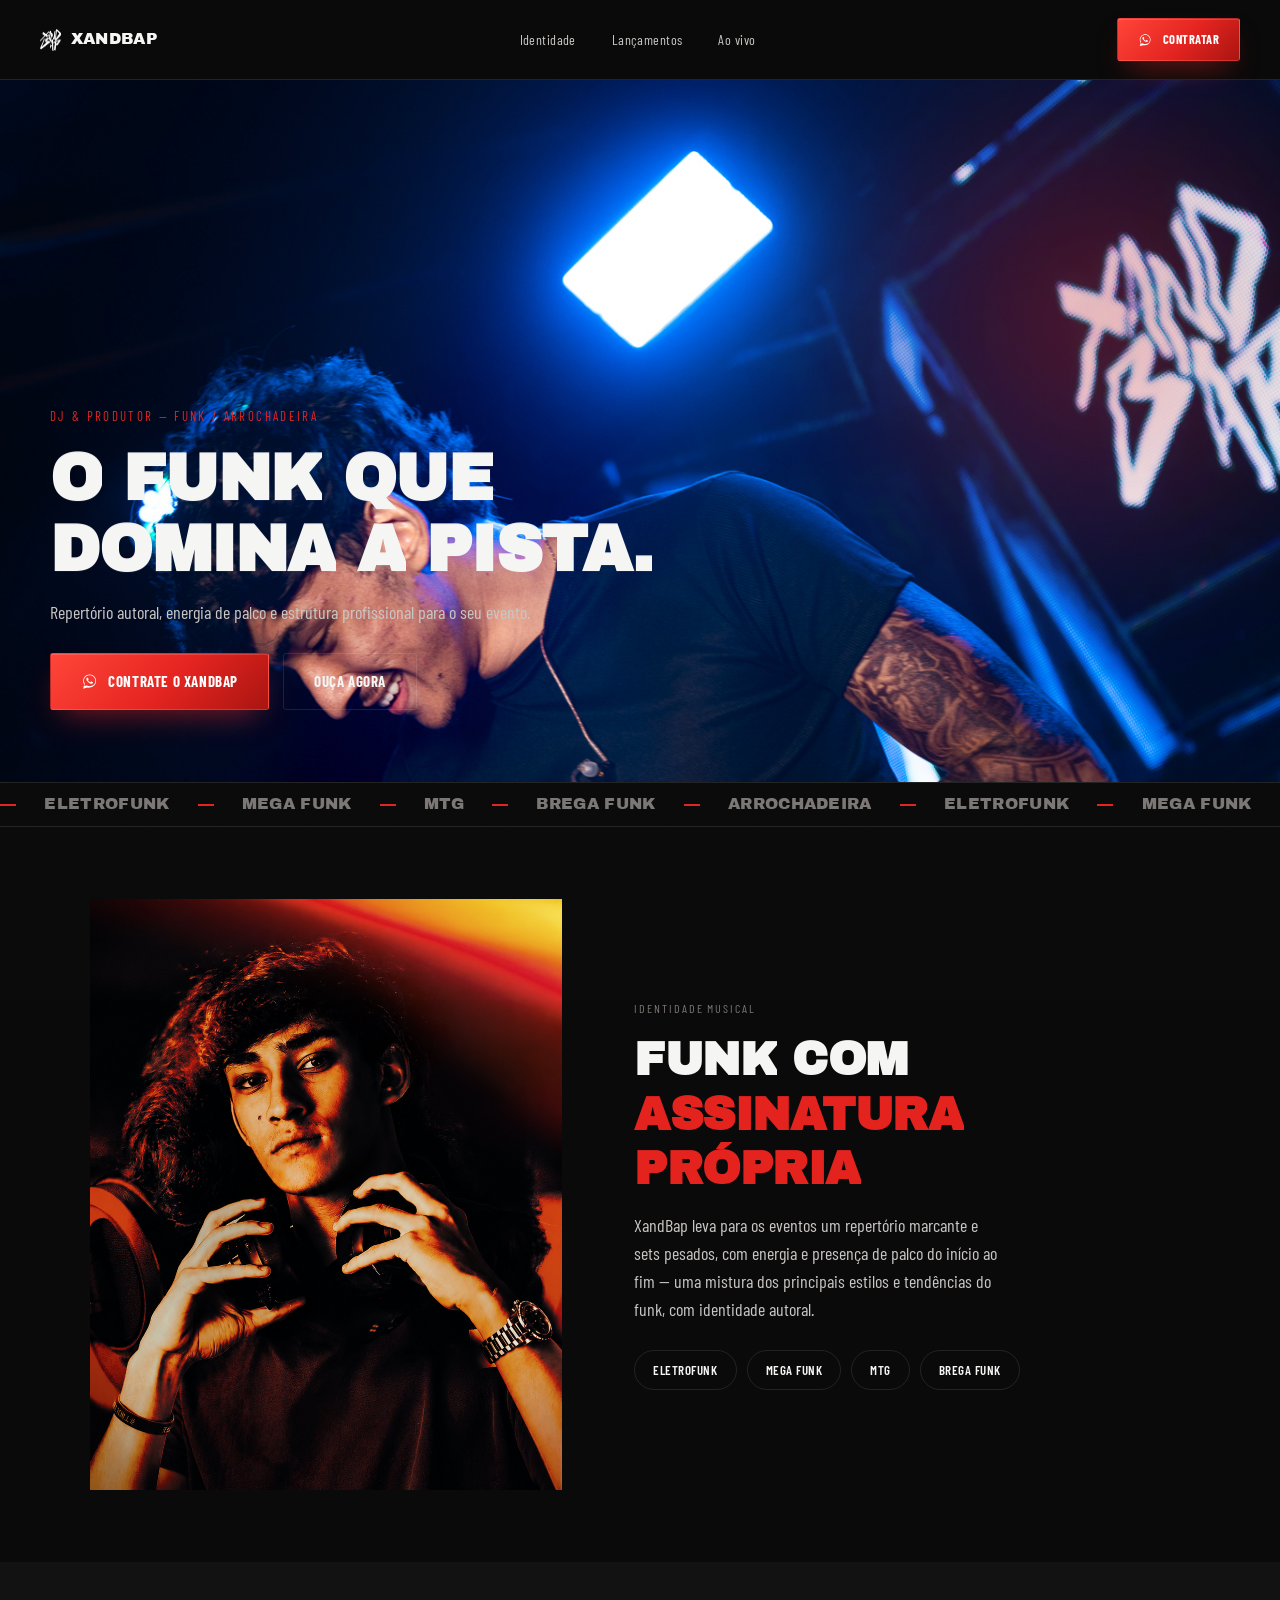
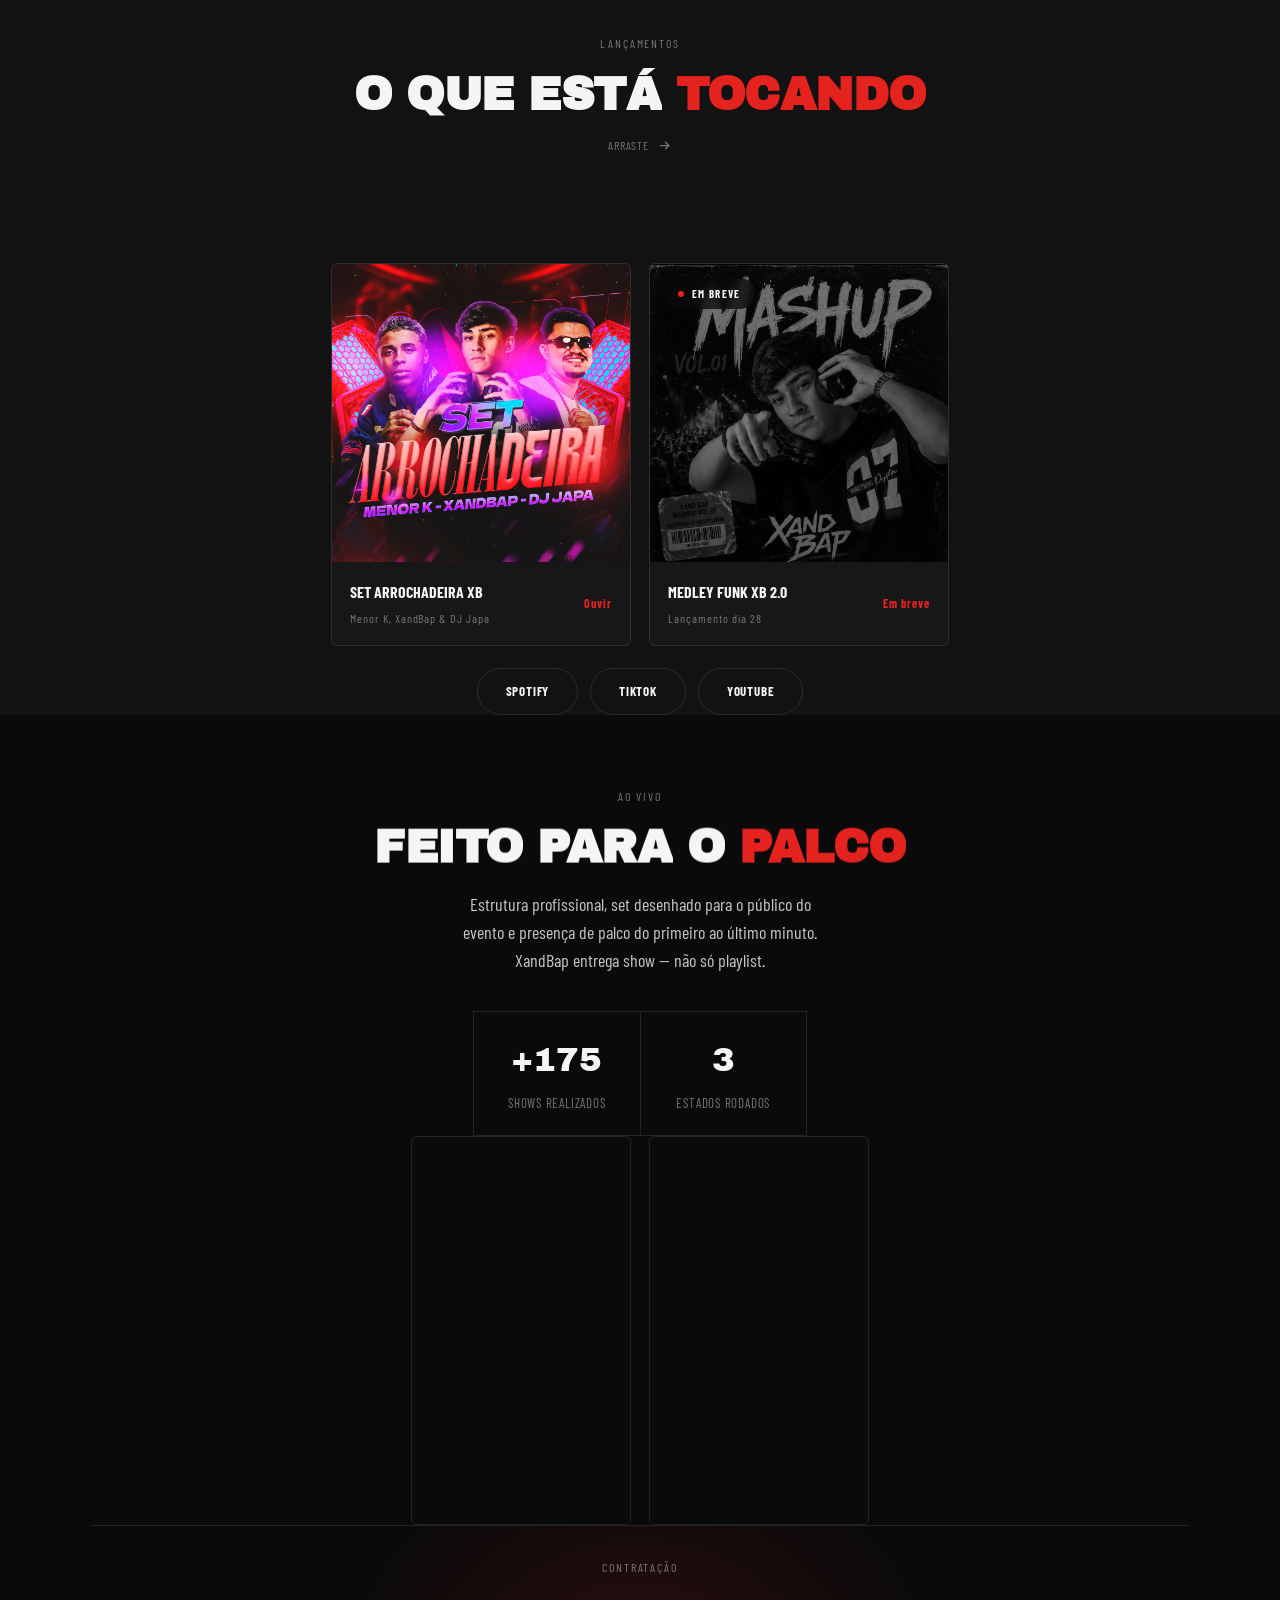
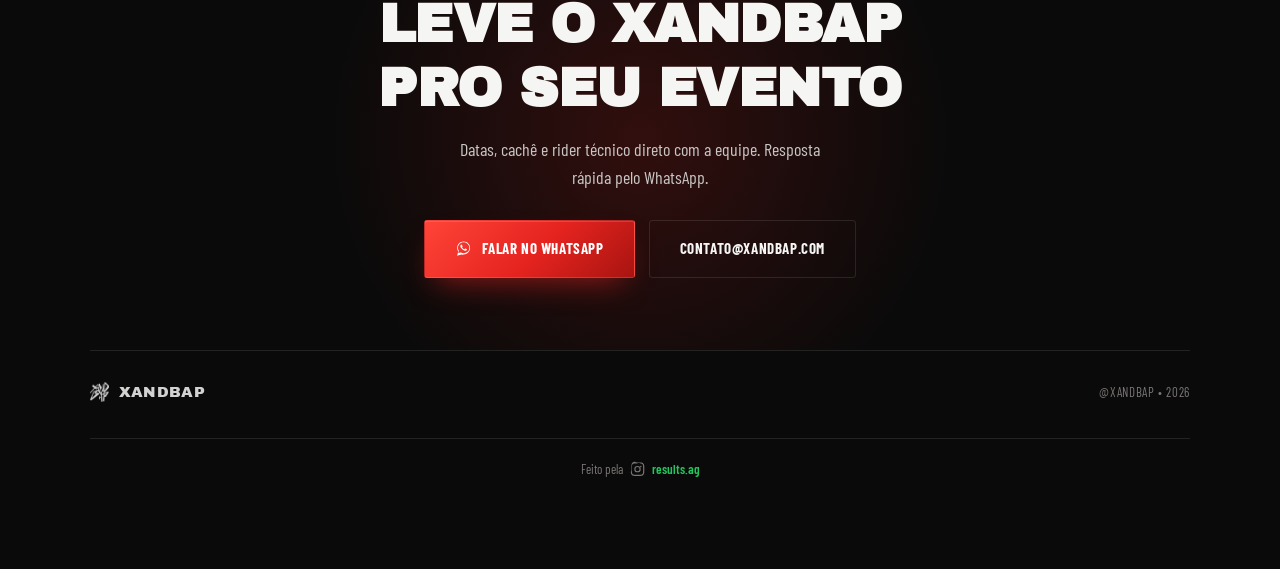
==== commit 08e74275: "troca index" ====
--- a/xandbap-landing/index (1).html
+++ b/xandbap-landing/index (1).html
@@ -1,742 +1,1767 @@
-<!DOCTYPE html>
+<!doctype html>
 <html lang="pt-BR">
-<head>
-  <meta charset="UTF-8">
-  <meta name="viewport" content="width=device-width, initial-scale=1">
-  <meta name="theme-color" content="#0a0a0a">
-  <title>XandBap — DJ de Arrochadeira e Funk</title>
-  <meta name="description" content="Site oficial do DJ XandBap. Arrochadeira, funk e energia de palco. Ouça os lançamentos, veja os shows e contrate para o seu evento.">
-  <meta name="author" content="XandBap">
-  <meta property="og:title" content="XandBap — DJ de Arrochadeira e Funk">
-  <meta property="og:description" content="Lançamentos, agenda e contratação do DJ XandBap.">
-  <meta property="og:image" content="assets/hero.jpg">
-  <meta property="og:type" content="website">
-  <meta name="twitter:card" content="summary_large_image">
-  <link rel="icon" type="image/png" href="assets/favicon.png">
-
-  <link rel="preconnect" href="https://fonts.googleapis.com">
-  <link rel="preconnect" href="https://fonts.gstatic.com" crossorigin>
-  <link rel="stylesheet" href="https://fonts.googleapis.com/css2?family=Archivo+Black&family=Barlow+Condensed:wght@400;500;600;700&display=swap">
-
-  <style>
-    :root {
-      --background: #0a0a0a;
-      --foreground: #f5f5f4;
-      --card: #121212;
-      --primary: #e4231f;
-      --primary-dark: #a81410;
-      --primary-light: #ff4438;
-      --whatsapp: #25d366;
-      --green: #22c55e;
-      --primary-foreground: #ffffff;
-      --muted: #7a7674;
-      --border: rgba(255, 255, 255, 0.10);
-      --font-display: "Archivo Black", system-ui, sans-serif;
-      --font-sans: "Barlow Condensed", system-ui, sans-serif;
-      --max: 1180px;
-      --ease: cubic-bezier(.16,1,.3,1);
-    }
-
-    * { box-sizing: border-box; margin: 0; padding: 0; }
-
-    html { scroll-behavior: smooth; }
-
-    body {
-      background-color: var(--background);
-      color: var(--foreground);
-      font-family: var(--font-sans);
-      font-size: 17px;
-      line-height: 1.55;
-      -webkit-font-smoothing: antialiased;
-      overflow-x: hidden;
-    }
-
-    img, video { display: block; max-width: 100%; }
-    a { color: inherit; text-decoration: none; }
-    button { font: inherit; color: inherit; background: none; border: none; }
-
-    ::selection { background: var(--primary); color: #fff; }
-
-    .wrap { max-width: var(--max); margin: 0 auto; padding: 0 24px; }
-    @media (min-width: 768px) { .wrap { padding: 0 40px; } }
-
-    .text-primary { color: var(--primary); }
-    .text-green { color: var(--green); }
-
-    .label { display: block; font-size: 12px; letter-spacing: 0.16em; text-transform: uppercase; color: var(--muted); margin-bottom: 16px; }
-
-    .heading {
-      font-family: var(--font-display); font-size: 32px; line-height: 1.18;
-      letter-spacing: -0.01em; text-transform: uppercase;
-    }
-    @media (min-width: 768px) { .heading { font-size: 46px; } }
-
-    .lede { margin-top: 16px; max-width: 46ch; font-size: 18px; color: #c9c6c4; }
-    .center-col { margin-left: auto; margin-right: auto; }
-
-    /* ===== grain overlay ===== */
-    .grain {
-      position: fixed; inset: -100px; z-index: 250; pointer-events: none; opacity: 0.05; mix-blend-mode: overlay;
-      background-image: url("data:image/svg+xml;utf8,<svg xmlns='http://www.w3.org/2000/svg' width='120' height='120'><filter id='n'><feTurbulence type='fractalNoise' baseFrequency='0.9' numOctaves='2' stitchTiles='stitch'/></filter><rect width='100%25' height='100%25' filter='url(%23n)'/></svg>");
-      background-size: 180px 180px;
-    }
-
-
-    .hover-label {
-      position: fixed; top: 0; left: 0; z-index: 401; pointer-events: none; transform: translate(-50%, -50%) scale(0.6);
-      background: var(--primary); color: #fff; font-size: 12px; font-weight: 700; letter-spacing: 0.08em; text-transform: uppercase;
-      padding: 10px 18px; border-radius: 100px; opacity: 0; transition: opacity .25s ease, transform .25s var(--ease); white-space: nowrap;
-    }
-    .hover-label.show { opacity: 1; transform: translate(-50%, -50%) scale(1); }
-
-    /* ===== reveal ===== */
-    .reveal { opacity: 0; transform: translateY(14px); transition: opacity 0.6s ease, transform 0.6s ease; }
-    .reveal.visible { opacity: 1; transform: none; }
-
-    /* ===== split text word reveal ===== */
-    .split-text .word { display: inline-block; overflow: hidden; vertical-align: top; padding-bottom: 0.22em; margin-bottom: -0.22em; }
-    .split-text .word span { display: inline-block; transform: translateY(115%); transition: transform 0.85s var(--ease); transition-delay: calc(var(--i, 0) * 0.055s); will-change: transform; }
-    .split-text.in .word span { transform: translateY(0); }
-
-    /* ===== image curtain reveal ===== */
-    .img-reveal { position: relative; overflow: hidden; }
-    .img-reveal img, .img-reveal video { transform: scale(1.18); transition: transform 1.3s var(--ease); }
-    .img-reveal.in img, .img-reveal.in video { transform: scale(1); }
-    .img-reveal::after { content: ""; position: absolute; inset: 0; background: var(--background); transform-origin: right; transform: scaleX(1); transition: transform 1s var(--ease); z-index: 2; }
-    .img-reveal.in::after { transform: scaleX(0); }
-
-    /* ===== buttons — FODA style ===== */
-    .btn {
-      display: inline-flex; align-items: center; justify-content: center; gap: 10px;
-      padding: 16px 30px; font-family: var(--font-sans); font-weight: 700; font-size: 15px;
-      letter-spacing: 0.04em; text-transform: uppercase; border: 1px solid transparent; border-radius: 3px;
-      position: relative; overflow: hidden; isolation: isolate;
-      transition: transform .35s var(--ease), box-shadow .35s ease, background-color 0.2s ease, border-color 0.2s ease;
-    }
-    .btn-icon { width: 1.15em; height: 1.15em; flex-shrink: 0; fill: currentColor; }
-
-    .btn-primary {
-      background: linear-gradient(135deg, var(--primary-light), var(--primary) 55%, var(--primary-dark));
-      color: #fff; border-color: rgba(255,255,255,.08);
-      box-shadow: 0 14px 30px -12px rgba(228,35,31,.6), inset 0 1px 0 rgba(255,255,255,.15);
-    }
-    .btn-primary::before {
-      content: ""; position: absolute; inset: 0; left: -75%; width: 45%; z-index: 1;
-      background: linear-gradient(115deg, transparent, rgba(255,255,255,.4), transparent);
-      transform: skewX(-20deg); transition: left .65s ease;
-    }
-    .btn-primary:hover::before { left: 130%; }
-    .btn-primary:hover { transform: translateY(-3px); box-shadow: 0 18px 36px -10px rgba(228,35,31,.75), inset 0 1px 0 rgba(255,255,255,.2); }
-    .btn-primary:active { transform: translateY(-1px); }
-
-    .btn-ghost { background: transparent; border-color: var(--border); color: var(--foreground); }
-    .btn-ghost:hover { border-color: var(--foreground); }
-
-    .nav .btn-primary { padding: 11px 20px; font-size: 12.5px; }
-
-    /* ===== nav ===== */
-    .nav {
-      position: sticky; top: 0; z-index: 100; display: flex; align-items: center; justify-content: space-between;
-      padding: 18px 24px; background-color: rgba(10, 10, 10, 0.85); backdrop-filter: blur(10px);
-      border-bottom: 1px solid var(--border);
-    }
-    @media (min-width: 768px) { .nav { padding: 18px 40px; } }
-    .nav-logo { display: flex; align-items: center; gap: 10px; }
-    .nav-logo img { height: 22px; width: auto; }
-    .nav-logo span { font-family: var(--font-display); font-size: 16px; letter-spacing: 0.02em; text-transform: uppercase; color: var(--foreground); }
-    .nav-links { display: none; align-items: center; gap: 36px; font-size: 14px; letter-spacing: 0.03em; color: #c9c6c4; }
-    @media (min-width: 860px) { .nav-links { display: flex; } }
-    .nav-links a { position: relative; padding: 4px 0; transition: color 0.2s ease; }
-    .nav-links a::after { content: ""; position: absolute; left: 0; bottom: 0; height: 1px; width: 0; background: var(--primary); transition: width .3s var(--ease); }
-    .nav-links a:hover, .nav-links a.active { color: var(--foreground); }
-    .nav-links a:hover::after, .nav-links a.active::after { width: 100%; }
-    .nav-right { display: flex; align-items: center; gap: 18px; }
-
-    .hamburger { display: flex; flex-direction: column; justify-content: center; gap: 5px; width: 30px; height: 30px; cursor: pointer; z-index: 260; }
-    @media (min-width: 860px) { .hamburger { display: none; } }
-    .hamburger span { display: block; width: 100%; height: 2px; background: var(--foreground); transition: transform .3s var(--ease), opacity .2s ease; }
-    .hamburger.open span:nth-child(1) { transform: translateY(7px) rotate(45deg); }
-    .hamburger.open span:nth-child(2) { opacity: 0; }
-    .hamburger.open span:nth-child(3) { transform: translateY(-7px) rotate(-45deg); }
-
-    .mobile-menu {
-      position: fixed; inset: 0; z-index: 220; background: var(--background);
-      display: flex; flex-direction: column; justify-content: center; gap: 26px; padding: 40px 32px;
-      transform: translateY(-102%); transition: transform .55s var(--ease);
-    }
-    .mobile-menu.open { transform: translateY(0); }
-    .mobile-menu a { font-family: var(--font-display); font-size: 30px; text-transform: uppercase; }
-    .mobile-menu .btn { align-self: flex-start; margin-top: 10px; }
-    @media (min-width: 860px) { .mobile-menu { display: none; } }
-
-    /* ===== HERO ===== */
-    .hero { position: relative; display: flex; align-items: flex-end; min-height: 78svh; overflow: hidden; }
-    .hero-media { position: absolute; inset: 0; }
-    .hero-media video { width: 100%; height: 100%; object-fit: cover; object-position: center 30%; }
-    .hero-media::after {
-      content: ""; position: absolute; inset: 0;
-      background: linear-gradient(to bottom, rgba(10,10,10,.15) 0%, rgba(10,10,10,.35) 55%, rgba(10,10,10,.98) 100%);
-      z-index: 1;
-    }
-    .hero-glow { position: absolute; z-index: 1; width: 60vw; max-width: 620px; aspect-ratio: 1; border-radius: 50%; background: radial-gradient(circle, rgba(228,35,31,.35), transparent 70%); top: -10%; right: -10%; filter: blur(40px); pointer-events: none; }
-    .hero-content { position: relative; z-index: 5; width: 100%; padding: 0 24px 56px; }
-    @media (min-width: 768px) { .hero-content { padding: 0 40px 72px; } }
-    .hero-content .inner { max-width: var(--max); margin: 0 auto; }
-    .hero-kicker { font-size: 13px; letter-spacing: 0.18em; text-transform: uppercase; color: var(--primary); margin-bottom: 18px; opacity: 0; animation: fadeUp .8s var(--ease) .1s forwards; }
-    .hero-title { font-family: var(--font-display); font-size: 36px; line-height: 1.1; letter-spacing: -0.01em; text-transform: uppercase; max-width: 720px; }
-    @media (min-width: 640px) { .hero-title { font-size: 52px; } }
-    @media (min-width: 1024px) { .hero-title { font-size: 64px; } }
-    .hero-sub { margin-top: 14px; max-width: 480px; font-size: 18px; color: #c9c6c4; opacity: 0; animation: fadeUp .8s var(--ease) .55s forwards; }
-    .hero-actions { margin-top: 26px; display: flex; flex-wrap: wrap; gap: 14px; opacity: 0; animation: fadeUp .8s var(--ease) .7s forwards; }
-    @keyframes fadeUp { from { opacity: 0; transform: translateY(16px); } to { opacity: 1; transform: none; } }
-
-    /* ===== marquee ===== */
-    .marquee { border-top: 1px solid var(--border); border-bottom: 1px solid var(--border); overflow: hidden; padding: 9px 0; background: var(--background); }
-    .marquee-track { display: flex; width: max-content; gap: 28px; animation: scrollLeft 26s linear infinite; }
-    .marquee-track span { font-family: var(--font-display); font-size: 13px; text-transform: uppercase; letter-spacing: 0.02em; color: var(--muted); display: flex; align-items: center; gap: 28px; white-space: nowrap; }
-    .marquee-track span i { color: var(--primary); font-style: normal; }
-    @media (min-width: 768px) { .marquee-track span { font-size: 16px; } }
-    @keyframes scrollLeft { from { transform: translateX(0); } to { transform: translateX(-50%); } }
-
-    /* ===== IDENTIDADE ===== */
-    .split { display: grid; gap: 40px; padding: 72px 0; }
-    @media (min-width: 860px) { .split { grid-template-columns: 0.85fr 1fr; align-items: center; gap: 72px; } }
-    .identity-photo-wrap { aspect-ratio: 4/5; }
-    .identity-photo { width: 100%; height: 100%; object-fit: cover; object-position: top center; filter: grayscale(20%); }
-    .chip-row { margin-top: 26px; display: flex; flex-wrap: wrap; gap: 10px; }
-    .chip { padding: 9px 18px; border: 1px solid var(--border); border-radius: 100px; font-size: 13px; font-weight: 600; letter-spacing: 0.04em; text-transform: uppercase; transition: border-color .25s ease, color .25s ease; }
-    .chip:hover { border-color: var(--primary); color: var(--primary); }
-
-    /* ===== carousel (lançamentos + palco) ===== */
-    .section-alt { background-color: var(--card); }
-    .section-pad { padding: 72px 0; }
-
-    .carousel-head { display: flex; align-items: baseline; justify-content: space-between; flex-wrap: wrap; gap: 10px 24px; }
-    .drag-hint { font-size: 12px; letter-spacing: 0.08em; text-transform: uppercase; color: var(--muted); display: flex; align-items: center; gap: 8px; }
-    .drag-hint svg { width: 15px; height: 15px; animation: nudge 1.6s ease-in-out infinite; }
-    @keyframes nudge { 0%, 100% { transform: translateX(0); opacity: .5; } 50% { transform: translateX(5px); opacity: 1; } }
-
-    .carousel-outer { position: relative; margin-top: 32px; margin-left: -24px; margin-right: -24px; }
-    @media (min-width: 768px) { .carousel-outer { margin-left: -40px; margin-right: -40px; } }
-    .carousel-outer::before, .carousel-outer::after {
-      content: ""; position: absolute; top: 0; bottom: 0; width: 40px; z-index: 3; pointer-events: none;
-    }
-    .carousel-outer::before { left: 0; background: linear-gradient(to right, var(--background), transparent); }
-    .carousel-outer::after { right: 0; background: linear-gradient(to left, var(--background), transparent); }
-    .section-alt .carousel-outer::before { background: linear-gradient(to right, var(--card), transparent); }
-    .section-alt .carousel-outer::after { background: linear-gradient(to left, var(--card), transparent); }
-
-    .carousel {
-      display: flex; gap: 18px; overflow-x: auto; scroll-snap-type: x proximity; cursor: grab;
-      -webkit-overflow-scrolling: touch; scrollbar-width: none; padding: 4px 24px 14px;
-      user-select: none;
-    }
-    @media (min-width: 768px) { .carousel { padding: 4px 40px 14px; } }
-    .carousel::-webkit-scrollbar { display: none; }
-    .carousel.grabbing { cursor: grabbing; scroll-snap-type: none; }
-
-    .release-card {
-      scroll-snap-align: start; flex: 0 0 auto; width: min(76vw, 300px);
-      display: flex; flex-direction: column; background-color: #171717;
-      border: 1px solid var(--border); border-radius: 6px; overflow: hidden;
-      transition: border-color 0.25s ease, transform 0.25s ease;
-    }
-    a.release-card:hover { border-color: #3a3a3a; transform: translateY(-4px); }
-    .release-cover-wrap { position: relative; }
-    .release-cover { aspect-ratio: 1/1; width: 100%; height: auto; object-fit: cover; transition: transform 0.5s var(--ease); pointer-events: none; }
-    a.release-card:hover .release-cover { transform: scale(1.04); }
-    .release-cover.pending { filter: grayscale(1) brightness(.55); }
-    .release-pending-label {
-      position: absolute; top: 14px; left: 14px; z-index: 2; background: rgba(10,10,10,.75); backdrop-filter: blur(4px);
-      padding: 7px 14px; border-radius: 100px; font-size: 11px; font-weight: 700; letter-spacing: 0.12em; text-transform: uppercase;
-      display: flex; align-items: center; gap: 8px;
-    }
-    .release-pending-label::before { content: ""; width: 6px; height: 6px; border-radius: 50%; background: var(--primary); animation: pulse 1.6s ease-in-out infinite; }
-    @keyframes pulse { 0%, 100% { opacity: 1; transform: scale(1); } 50% { opacity: .4; transform: scale(1.4); } }
-    .release-info { display: flex; align-items: center; justify-content: space-between; gap: 12px; padding: 18px; }
-    .release-title { font-size: 16px; font-weight: 700; text-transform: uppercase; }
-    .release-type { margin-top: 4px; font-size: 12px; letter-spacing: 0.08em; color: var(--muted); }
-    .release-cta { flex-shrink: 0; font-size: 12px; font-weight: 700; letter-spacing: 0.08em; color: var(--primary); }
-
-    .social-buttons { margin-top: 8px; display: flex; flex-wrap: wrap; justify-content: center; gap: 12px; }
-    .social-btn {
-      padding: 12px 28px; border: 1px solid var(--border); border-radius: 100px;
-      font-size: 13px; font-weight: 700; letter-spacing: 0.06em; text-transform: uppercase;
-      transition: border-color .25s ease, color .25s ease;
-    }
-    .social-btn:hover { border-color: var(--primary); color: var(--primary); }
-
-    /* ===== NO PALCO (centralizado) ===== */
-    .palco-section { text-align: center; }
-    .palco-section.section-pad { padding-bottom: 0; }
-    .palco-section .lede { margin-left: auto; margin-right: auto; }
-    .stats-row {
-      margin: 36px auto 0; display: inline-grid; grid-template-columns: 1fr 1fr; max-width: 480px;
-      border-top: 1px solid var(--border); border-left: 1px solid var(--border);
-    }
-    .stat { padding: 22px 34px; border-right: 1px solid var(--border); border-bottom: 1px solid var(--border); }
-    .stat-num { font-family: var(--font-display); font-size: 34px; }
-    .stat-label { margin-top: 6px; font-size: 13px; letter-spacing: 0.06em; color: var(--muted); text-transform: uppercase; }
-
-    .motion-card { scroll-snap-align: start; flex: 0 0 auto; width: min(58vw, 220px); }
-    .motion-item { position: relative; border: 1px solid var(--border); border-radius: 6px; overflow: hidden; transition: border-color 0.2s ease; }
-    .motion-item:hover { border-color: #3a3a3a; }
-    .motion-item video { aspect-ratio: 9/16; width: 100%; object-fit: cover; pointer-events: none; }
-
-    /* ===== CONTRATAÇÃO ===== */
-    .hire-section { position: relative; padding: 32px 0 72px; text-align: center; border-top: 1px solid var(--border); overflow: hidden; }
-    .hire-glow { position: absolute; left: 50%; top: 50%; width: 70vw; max-width: 640px; aspect-ratio: 1; border-radius: 50%; background: radial-gradient(circle, rgba(228,35,31,.18), transparent 70%); transform: translate(-50%, -50%); pointer-events: none; z-index: 0; }
-    .hire-section > * { position: relative; z-index: 1; }
-    .hire-section > .hire-glow { position: absolute; z-index: 0; }
-    .hire-section .heading { font-size: 34px; }
-    @media (min-width: 768px) { .hire-section .heading { font-size: 54px; } }
-    .hire-section .lede { margin-left: auto; margin-right: auto; }
-    .hire-actions { margin-top: 28px; display: flex; flex-wrap: wrap; justify-content: center; gap: 14px; }
-
-    /* ===== footer ===== */
-    footer { border-top: 1px solid var(--border); padding: 30px 0 34px; display: flex; flex-wrap: wrap; align-items: center; justify-content: space-between; gap: 16px; }
-    .footer-brand { display: flex; align-items: center; gap: 10px; }
-    footer img { height: 20px; width: auto; opacity: 0.8; }
-    .footer-brand span { font-family: var(--font-display); font-size: 15px; letter-spacing: 0.02em; text-transform: uppercase; color: var(--foreground); opacity: 0.85; }
-    footer p { font-size: 13px; letter-spacing: 0.05em; color: var(--muted); }
-
-    .credit { padding: 20px 0 90px; display: flex; align-items: center; justify-content: center; gap: 7px; font-size: 13px; color: var(--muted); border-top: 1px solid var(--border); }
-    .credit svg { width: 15px; height: 15px; fill: var(--muted); transition: fill .2s ease; }
-    .credit a { display: inline-flex; align-items: center; gap: 7px; font-weight: 600; transition: opacity .2s ease; }
-    .credit a:hover { opacity: .8; }
-    .credit a:hover svg { fill: var(--green); }
-
-    /* ===== fixed WhatsApp bubble ===== */
-    .fixed-whatsapp {
-      position: fixed; right: 22px; bottom: 22px; z-index: 200; width: 58px; height: 58px; border-radius: 50%;
-      background: var(--whatsapp); display: flex; align-items: center; justify-content: center;
-      box-shadow: 0 10px 26px rgba(0,0,0,.45); opacity: 0;
-      pointer-events: none; transition: opacity .7s ease;
-    }
-    .fixed-whatsapp.visible { opacity: 1; pointer-events: auto; }
-    .fixed-whatsapp svg { width: 28px; height: 28px; fill: #fff; }
-
-    @media (prefers-reduced-motion: reduce) {
-      html { scroll-behavior: auto; }
-      .split-text .word span, .reveal, .img-reveal::after, .img-reveal img, .img-reveal video, .marquee-track, .hero-kicker, .hero-sub, .hero-actions { transition: none !important; animation: none !important; transform: none !important; opacity: 1 !important; }
-    }
-  </style>
-</head>
-<body>
-
-  <div class="grain" aria-hidden="true"></div>
-  <div class="hover-label" id="hoverLabel" aria-hidden="true"></div>
-
-  <nav class="nav">
-    <a href="#top" class="nav-logo">
-      <img src="assets/xandbap-logo.png" alt="XandBap">
-      <span>XandBap</span>
-    </a>
-
-    <div class="nav-links">
+  <head>
+    <meta charset="UTF-8" />
+    <meta name="viewport" content="width=device-width, initial-scale=1" />
+    <meta name="theme-color" content="#0a0a0a" />
+    <title>XandBap — DJ de Arrochadeira e Funk</title>
+    <meta
+      name="description"
+      content="Site oficial do DJ XandBap. Arrochadeira, funk e energia de palco. Ouça os lançamentos, veja os shows e contrate para o seu evento."
+    />
+    <meta name="author" content="XandBap" />
+    <meta property="og:title" content="XandBap — DJ de Arrochadeira e Funk" />
+    <meta
+      property="og:description"
+      content="Lançamentos, agenda e contratação do DJ XandBap."
+    />
+    <meta property="og:image" content="assets/hero.jpg" />
+    <meta property="og:type" content="website" />
+    <meta name="twitter:card" content="summary_large_image" />
+    <link rel="icon" type="image/png" href="assets/favicon.png" />
+
+    <link rel="preconnect" href="https://fonts.googleapis.com" />
+    <link rel="preconnect" href="https://fonts.gstatic.com" crossorigin />
+    <link
+      rel="stylesheet"
+      href="https://fonts.googleapis.com/css2?family=Archivo+Black&family=Barlow+Condensed:wght@400;500;600;700&display=swap"
+    />
+
+    <style>
+      :root {
+        --background: #0a0a0a;
+        --foreground: #f5f5f4;
+        --card: #121212;
+        --primary: #e4231f;
+        --primary-dark: #a81410;
+        --primary-light: #ff4438;
+        --whatsapp: #25d366;
+        --green: #22c55e;
+        --primary-foreground: #ffffff;
+        --muted: #7a7674;
+        --border: rgba(255, 255, 255, 0.1);
+        --font-display: 'Archivo Black', system-ui, sans-serif;
+        --font-sans: 'Barlow Condensed', system-ui, sans-serif;
+        --max: 1180px;
+        --ease: cubic-bezier(0.16, 1, 0.3, 1);
+      }
+
+      * {
+        box-sizing: border-box;
+        margin: 0;
+        padding: 0;
+      }
+
+      html {
+        scroll-behavior: smooth;
+      }
+
+      body {
+        background-color: var(--background);
+        color: var(--foreground);
+        font-family: var(--font-sans);
+        font-size: 17px;
+        line-height: 1.55;
+        -webkit-font-smoothing: antialiased;
+        overflow-x: hidden;
+      }
+
+      img,
+      video {
+        display: block;
+        max-width: 100%;
+      }
+      a {
+        color: inherit;
+        text-decoration: none;
+      }
+      button {
+        font: inherit;
+        color: inherit;
+        background: none;
+        border: none;
+      }
+
+      ::selection {
+        background: var(--primary);
+        color: #fff;
+      }
+
+      .wrap {
+        max-width: var(--max);
+        margin: 0 auto;
+        padding: 0 24px;
+      }
+      @media (min-width: 768px) {
+        .wrap {
+          padding: 0 40px;
+        }
+      }
+
+      .text-primary {
+        color: var(--primary);
+      }
+      .text-green {
+        color: var(--green);
+      }
+
+      .label {
+        display: block;
+        font-size: 12px;
+        letter-spacing: 0.16em;
+        text-transform: uppercase;
+        color: var(--muted);
+        margin-bottom: 16px;
+      }
+
+      .heading {
+        font-family: var(--font-display);
+        font-size: 32px;
+        line-height: 1.18;
+        letter-spacing: -0.01em;
+        text-transform: uppercase;
+      }
+      @media (min-width: 768px) {
+        .heading {
+          font-size: 46px;
+        }
+      }
+
+      .lede {
+        margin-top: 16px;
+        max-width: 46ch;
+        font-size: 18px;
+        color: #c9c6c4;
+      }
+      .center-col {
+        margin-left: auto;
+        margin-right: auto;
+      }
+
+      /* ===== grain overlay ===== */
+      .grain {
+        position: fixed;
+        inset: -100px;
+        z-index: 250;
+        pointer-events: none;
+        opacity: 0.05;
+        mix-blend-mode: overlay;
+        background-image: url("data:image/svg+xml;utf8,<svg xmlns='http://www.w3.org/2000/svg' width='120' height='120'><filter id='n'><feTurbulence type='fractalNoise' baseFrequency='0.9' numOctaves='2' stitchTiles='stitch'/></filter><rect width='100%25' height='100%25' filter='url(%23n)'/></svg>");
+        background-size: 180px 180px;
+      }
+
+      .hover-label {
+        position: fixed;
+        top: 0;
+        left: 0;
+        z-index: 401;
+        pointer-events: none;
+        transform: translate(-50%, -50%) scale(0.6);
+        background: var(--primary);
+        color: #fff;
+        font-size: 12px;
+        font-weight: 700;
+        letter-spacing: 0.08em;
+        text-transform: uppercase;
+        padding: 10px 18px;
+        border-radius: 100px;
+        opacity: 0;
+        transition:
+          opacity 0.25s ease,
+          transform 0.25s var(--ease);
+        white-space: nowrap;
+      }
+      .hover-label.show {
+        opacity: 1;
+        transform: translate(-50%, -50%) scale(1);
+      }
+
+      /* ===== reveal ===== */
+      .reveal {
+        opacity: 0;
+        transform: translateY(14px);
+        transition:
+          opacity 0.6s ease,
+          transform 0.6s ease;
+      }
+      .reveal.visible {
+        opacity: 1;
+        transform: none;
+      }
+
+      /* ===== split text word reveal ===== */
+      .split-text .word {
+        display: inline-block;
+        overflow: hidden;
+        vertical-align: top;
+        padding-bottom: 0.22em;
+        margin-bottom: -0.22em;
+      }
+      .split-text .word span {
+        display: inline-block;
+        transform: translateY(115%);
+        transition: transform 0.85s var(--ease);
+        transition-delay: calc(var(--i, 0) * 0.055s);
+        will-change: transform;
+      }
+      .split-text.in .word span {
+        transform: translateY(0);
+      }
+
+      /* ===== image curtain reveal ===== */
+      .img-reveal {
+        position: relative;
+        overflow: hidden;
+      }
+      .img-reveal img,
+      .img-reveal video {
+        transform: scale(1.18);
+        transition: transform 1.3s var(--ease);
+      }
+      .img-reveal.in img,
+      .img-reveal.in video {
+        transform: scale(1);
+      }
+      .img-reveal::after {
+        content: '';
+        position: absolute;
+        inset: 0;
+        background: var(--background);
+        transform-origin: right;
+        transform: scaleX(1);
+        transition: transform 1s var(--ease);
+        z-index: 2;
+      }
+      .img-reveal.in::after {
+        transform: scaleX(0);
+      }
+
+      /* ===== buttons — FODA style ===== */
+      .btn {
+        display: inline-flex;
+        align-items: center;
+        justify-content: center;
+        gap: 10px;
+        padding: 16px 30px;
+        font-family: var(--font-sans);
+        font-weight: 700;
+        font-size: 15px;
+        letter-spacing: 0.04em;
+        text-transform: uppercase;
+        border: 1px solid transparent;
+        border-radius: 3px;
+        position: relative;
+        overflow: hidden;
+        isolation: isolate;
+        transition:
+          transform 0.35s var(--ease),
+          box-shadow 0.35s ease,
+          background-color 0.2s ease,
+          border-color 0.2s ease;
+      }
+      .btn-icon {
+        width: 1.15em;
+        height: 1.15em;
+        flex-shrink: 0;
+        fill: currentColor;
+      }
+
+      .btn-primary {
+        background: linear-gradient(
+          135deg,
+          var(--primary-light),
+          var(--primary) 55%,
+          var(--primary-dark)
+        );
+        color: #fff;
+        border-color: rgba(255, 255, 255, 0.08);
+        box-shadow:
+          0 14px 30px -12px rgba(228, 35, 31, 0.6),
+          inset 0 1px 0 rgba(255, 255, 255, 0.15);
+      }
+      .btn-primary::before {
+        content: '';
+        position: absolute;
+        inset: 0;
+        left: -75%;
+        width: 45%;
+        z-index: 1;
+        background: linear-gradient(
+          115deg,
+          transparent,
+          rgba(255, 255, 255, 0.4),
+          transparent
+        );
+        transform: skewX(-20deg);
+        transition: left 0.65s ease;
+      }
+      .btn-primary:hover::before {
+        left: 130%;
+      }
+      .btn-primary:hover {
+        transform: translateY(-3px);
+        box-shadow:
+          0 18px 36px -10px rgba(228, 35, 31, 0.75),
+          inset 0 1px 0 rgba(255, 255, 255, 0.2);
+      }
+      .btn-primary:active {
+        transform: translateY(-1px);
+      }
+
+      .btn-ghost {
+        background: transparent;
+        border-color: var(--border);
+        color: var(--foreground);
+      }
+      .btn-ghost:hover {
+        border-color: var(--foreground);
+      }
+
+      .nav .btn-primary {
+        padding: 11px 20px;
+        font-size: 12.5px;
+      }
+
+      /* ===== nav ===== */
+      .nav {
+        position: sticky;
+        top: 0;
+        z-index: 100;
+        display: flex;
+        align-items: center;
+        justify-content: space-between;
+        padding: 18px 24px;
+        background-color: rgba(10, 10, 10, 0.85);
+        backdrop-filter: blur(10px);
+        border-bottom: 1px solid var(--border);
+      }
+      @media (min-width: 768px) {
+        .nav {
+          padding: 18px 40px;
+        }
+      }
+      .nav-logo {
+        display: flex;
+        align-items: center;
+        gap: 10px;
+      }
+      .nav-logo img {
+        height: 22px;
+        width: auto;
+      }
+      .nav-logo span {
+        font-family: var(--font-display);
+        font-size: 16px;
+        letter-spacing: 0.02em;
+        text-transform: uppercase;
+        color: var(--foreground);
+      }
+      .nav-links {
+        display: none;
+        align-items: center;
+        gap: 36px;
+        font-size: 14px;
+        letter-spacing: 0.03em;
+        color: #c9c6c4;
+      }
+      @media (min-width: 860px) {
+        .nav-links {
+          display: flex;
+        }
+      }
+      .nav-links a {
+        position: relative;
+        padding: 4px 0;
+        transition: color 0.2s ease;
+      }
+      .nav-links a::after {
+        content: '';
+        position: absolute;
+        left: 0;
+        bottom: 0;
+        height: 1px;
+        width: 0;
+        background: var(--primary);
+        transition: width 0.3s var(--ease);
+      }
+      .nav-links a:hover,
+      .nav-links a.active {
+        color: var(--foreground);
+      }
+      .nav-links a:hover::after,
+      .nav-links a.active::after {
+        width: 100%;
+      }
+      .nav-right {
+        display: flex;
+        align-items: center;
+        gap: 18px;
+      }
+
+      .hamburger {
+        display: flex;
+        flex-direction: column;
+        justify-content: center;
+        gap: 5px;
+        width: 30px;
+        height: 30px;
+        cursor: pointer;
+        z-index: 260;
+      }
+      @media (min-width: 860px) {
+        .hamburger {
+          display: none;
+        }
+      }
+      .hamburger span {
+        display: block;
+        width: 100%;
+        height: 2px;
+        background: var(--foreground);
+        transition:
+          transform 0.3s var(--ease),
+          opacity 0.2s ease;
+      }
+      .hamburger.open span:nth-child(1) {
+        transform: translateY(7px) rotate(45deg);
+      }
+      .hamburger.open span:nth-child(2) {
+        opacity: 0;
+      }
+      .hamburger.open span:nth-child(3) {
+        transform: translateY(-7px) rotate(-45deg);
+      }
+
+      .mobile-menu {
+        position: fixed;
+        inset: 0;
+        z-index: 220;
+        background: var(--background);
+        display: flex;
+        flex-direction: column;
+        justify-content: center;
+        gap: 26px;
+        padding: 40px 32px;
+        transform: translateY(-102%);
+        transition: transform 0.55s var(--ease);
+      }
+      .mobile-menu.open {
+        transform: translateY(0);
+      }
+      .mobile-menu a {
+        font-family: var(--font-display);
+        font-size: 30px;
+        text-transform: uppercase;
+      }
+      .mobile-menu .btn {
+        align-self: flex-start;
+        margin-top: 10px;
+      }
+      @media (min-width: 860px) {
+        .mobile-menu {
+          display: none;
+        }
+      }
+
+      /* ===== HERO ===== */
+      .hero {
+        position: relative;
+        display: flex;
+        align-items: flex-end;
+        min-height: 78svh;
+        overflow: hidden;
+      }
+      .hero-media {
+        position: absolute;
+        inset: 0;
+      }
+      .hero-media video {
+        width: 100%;
+        height: 100%;
+        object-fit: cover;
+        object-position: center 30%;
+      }
+      .hero-media::after {
+        content: '';
+        position: absolute;
+        inset: 0;
+        background: linear-gradient(
+          to bottom,
+          rgba(10, 10, 10, 0.15) 0%,
+          rgba(10, 10, 10, 0.35) 55%,
+          rgba(10, 10, 10, 0.98) 100%
+        );
+        z-index: 1;
+      }
+      .hero-glow {
+        position: absolute;
+        z-index: 1;
+        width: 60vw;
+        max-width: 620px;
+        aspect-ratio: 1;
+        border-radius: 50%;
+        background: radial-gradient(
+          circle,
+          rgba(228, 35, 31, 0.35),
+          transparent 70%
+        );
+        top: -10%;
+        right: -10%;
+        filter: blur(40px);
+        pointer-events: none;
+      }
+      .hero-content {
+        position: relative;
+        z-index: 5;
+        width: 100%;
+        padding: 0 24px 56px;
+      }
+      @media (min-width: 768px) {
+        .hero-content {
+          padding: 0 40px 72px;
+        }
+      }
+      .hero-content .inner {
+        max-width: var(--max);
+        margin: 0 auto;
+      }
+      .hero-kicker {
+        font-size: 13px;
+        letter-spacing: 0.18em;
+        text-transform: uppercase;
+        color: var(--primary);
+        margin-bottom: 18px;
+        opacity: 0;
+        animation: fadeUp 0.8s var(--ease) 0.1s forwards;
+      }
+      .hero-title {
+        font-family: var(--font-display);
+        font-size: 36px;
+        line-height: 1.1;
+        letter-spacing: -0.01em;
+        text-transform: uppercase;
+        max-width: 720px;
+      }
+      @media (min-width: 640px) {
+        .hero-title {
+          font-size: 52px;
+        }
+      }
+      @media (min-width: 1024px) {
+        .hero-title {
+          font-size: 64px;
+        }
+      }
+      .hero-sub {
+        margin-top: 14px;
+        max-width: 480px;
+        font-size: 18px;
+        color: #c9c6c4;
+        opacity: 0;
+        animation: fadeUp 0.8s var(--ease) 0.55s forwards;
+      }
+      .hero-actions {
+        margin-top: 26px;
+        display: flex;
+        flex-wrap: wrap;
+        gap: 14px;
+        opacity: 0;
+        animation: fadeUp 0.8s var(--ease) 0.7s forwards;
+      }
+      @keyframes fadeUp {
+        from {
+          opacity: 0;
+          transform: translateY(16px);
+        }
+        to {
+          opacity: 1;
+          transform: none;
+        }
+      }
+
+      /* ===== marquee ===== */
+      .marquee {
+        border-top: 1px solid var(--border);
+        border-bottom: 1px solid var(--border);
+        overflow: hidden;
+        padding: 9px 0;
+        background: var(--background);
+      }
+      .marquee-track {
+        display: flex;
+        width: max-content;
+        gap: 28px;
+        animation: scrollLeft 26s linear infinite;
+      }
+      .marquee-track span {
+        font-family: var(--font-display);
+        font-size: 13px;
+        text-transform: uppercase;
+        letter-spacing: 0.02em;
+        color: var(--muted);
+        display: flex;
+        align-items: center;
+        gap: 28px;
+        white-space: nowrap;
+      }
+      .marquee-track span i {
+        color: var(--primary);
+        font-style: normal;
+      }
+      @media (min-width: 768px) {
+        .marquee-track span {
+          font-size: 16px;
+        }
+      }
+      @keyframes scrollLeft {
+        from {
+          transform: translateX(0);
+        }
+        to {
+          transform: translateX(-50%);
+        }
+      }
+
+      /* ===== IDENTIDADE ===== */
+      .split {
+        display: grid;
+        gap: 40px;
+        padding: 72px 0;
+      }
+      @media (min-width: 860px) {
+        .split {
+          grid-template-columns: 0.85fr 1fr;
+          align-items: center;
+          gap: 72px;
+        }
+      }
+      .identity-photo-wrap {
+        aspect-ratio: 4/5;
+      }
+      .identity-photo {
+        width: 100%;
+        height: 100%;
+        object-fit: cover;
+        object-position: top center;
+        filter: grayscale(20%);
+      }
+      .chip-row {
+        margin-top: 26px;
+        display: flex;
+        flex-wrap: wrap;
+        gap: 10px;
+      }
+      .chip {
+        padding: 9px 18px;
+        border: 1px solid var(--border);
+        border-radius: 100px;
+        font-size: 13px;
+        font-weight: 600;
+        letter-spacing: 0.04em;
+        text-transform: uppercase;
+        transition:
+          border-color 0.25s ease,
+          color 0.25s ease;
+      }
+      .chip:hover {
+        border-color: var(--primary);
+        color: var(--primary);
+      }
+
+      /* ===== carousel (lançamentos + palco) ===== */
+      .section-alt {
+        background-color: var(--card);
+      }
+      .section-pad {
+        padding: 72px 0;
+      }
+
+      .carousel-head {
+        display: flex;
+        flex-direction: column;
+        align-items: center;
+        text-align: center;
+        gap: 14px;
+      }
+      .drag-hint {
+        font-size: 12px;
+        letter-spacing: 0.08em;
+        text-transform: uppercase;
+        color: var(--muted);
+        display: flex;
+        align-items: center;
+        gap: 8px;
+      }
+      .drag-hint svg {
+        width: 15px;
+        height: 15px;
+        animation: nudge 1.6s ease-in-out infinite;
+      }
+      @keyframes nudge {
+        0%,
+        100% {
+          transform: translateX(0);
+          opacity: 0.5;
+        }
+        50% {
+          transform: translateX(5px);
+          opacity: 1;
+        }
+      }
+
+      .carousel-outer {
+        position: relative;
+        margin-top: 32px;
+        margin-left: -24px;
+        margin-right: -24px;
+      }
+      @media (min-width: 768px) {
+        .carousel-outer {
+          margin-left: -40px;
+          margin-right: -40px;
+        }
+      }
+      .carousel-outer::before,
+      .carousel-outer::after {
+        content: '';
+        position: absolute;
+        top: 0;
+        bottom: 0;
+        width: 40px;
+        z-index: 3;
+        pointer-events: none;
+      }
+      .carousel-outer::before {
+        left: 0;
+        background: linear-gradient(to right, var(--background), transparent);
+      }
+      .carousel-outer::after {
+        right: 0;
+        background: linear-gradient(to left, var(--background), transparent);
+      }
+      .section-alt .carousel-outer::before {
+        background: linear-gradient(to right, var(--card), transparent);
+      }
+      .section-alt .carousel-outer::after {
+        background: linear-gradient(to left, var(--card), transparent);
+      }
+
+      .carousel {
+        display: flex;
+        gap: 18px;
+        overflow-x: auto;
+        scroll-snap-type: x proximity;
+        cursor: grab;
+        -webkit-overflow-scrolling: touch;
+        scrollbar-width: none;
+        padding: 4px 24px 14px;
+        user-select: none;
+      }
+      @media (min-width: 768px) {
+        .carousel {
+          padding: 4px 40px 14px;
+        }
+      }
+      .carousel::-webkit-scrollbar {
+        display: none;
+      }
+      .carousel.grabbing {
+        cursor: grabbing;
+        scroll-snap-type: none;
+      }
+
+      .release-card {
+        scroll-snap-align: start;
+        flex: 0 0 auto;
+        width: min(76vw, 300px);
+        display: flex;
+        flex-direction: column;
+        background-color: #171717;
+        border: 1px solid var(--border);
+        border-radius: 6px;
+        overflow: hidden;
+        transition:
+          border-color 0.25s ease,
+          transform 0.25s ease;
+      }
+      a.release-card:hover {
+        border-color: #3a3a3a;
+        transform: translateY(-4px);
+      }
+      .release-cover-wrap {
+        position: relative;
+      }
+      .release-cover {
+        aspect-ratio: 1/1;
+        width: 100%;
+        height: auto;
+        object-fit: cover;
+        transition: transform 0.5s var(--ease);
+        pointer-events: none;
+      }
+      a.release-card:hover .release-cover {
+        transform: scale(1.04);
+      }
+      .release-cover.pending {
+        filter: grayscale(1) brightness(0.55);
+      }
+      .release-pending-label {
+        position: absolute;
+        top: 14px;
+        left: 14px;
+        z-index: 2;
+        background: rgba(10, 10, 10, 0.75);
+        backdrop-filter: blur(4px);
+        padding: 7px 14px;
+        border-radius: 100px;
+        font-size: 11px;
+        font-weight: 700;
+        letter-spacing: 0.12em;
+        text-transform: uppercase;
+        display: flex;
+        align-items: center;
+        gap: 8px;
+      }
+      .release-pending-label::before {
+        content: '';
+        width: 6px;
+        height: 6px;
+        border-radius: 50%;
+        background: var(--primary);
+        animation: pulse 1.6s ease-in-out infinite;
+      }
+      @keyframes pulse {
+        0%,
+        100% {
+          opacity: 1;
+          transform: scale(1);
+        }
+        50% {
+          opacity: 0.4;
+          transform: scale(1.4);
+        }
+      }
+      .release-info {
+        display: flex;
+        align-items: center;
+        justify-content: space-between;
+        gap: 12px;
+        padding: 18px;
+      }
+      .release-title {
+        font-size: 16px;
+        font-weight: 700;
+        text-transform: uppercase;
+      }
+      .release-type {
+        margin-top: 4px;
+        font-size: 12px;
+        letter-spacing: 0.08em;
+        color: var(--muted);
+      }
+      .release-cta {
+        flex-shrink: 0;
+        font-size: 12px;
+        font-weight: 700;
+        letter-spacing: 0.08em;
+        color: var(--primary);
+      }
+
+      .social-buttons {
+        margin-top: 8px;
+        display: flex;
+        flex-wrap: wrap;
+        justify-content: center;
+        gap: 12px;
+      }
+      .social-btn {
+        padding: 12px 28px;
+        border: 1px solid var(--border);
+        border-radius: 100px;
+        font-size: 13px;
+        font-weight: 700;
+        letter-spacing: 0.06em;
+        text-transform: uppercase;
+        transition:
+          border-color 0.25s ease,
+          color 0.25s ease;
+      }
+      .social-btn:hover {
+        border-color: var(--primary);
+        color: var(--primary);
+      }
+
+      /* ===== NO PALCO (centralizado) ===== */
+      .palco-section {
+        text-align: center;
+      }
+      .palco-section.section-pad {
+        padding-bottom: 0;
+      }
+      .palco-section .lede {
+        margin-left: auto;
+        margin-right: auto;
+      }
+      .stats-row {
+        margin: 36px auto 0;
+        display: inline-grid;
+        grid-template-columns: 1fr 1fr;
+        max-width: 480px;
+        border-top: 1px solid var(--border);
+        border-left: 1px solid var(--border);
+      }
+      .stat {
+        padding: 22px 34px;
+        border-right: 1px solid var(--border);
+        border-bottom: 1px solid var(--border);
+      }
+      .stat-num {
+        font-family: var(--font-display);
+        font-size: 34px;
+      }
+      .stat-label {
+        margin-top: 6px;
+        font-size: 13px;
+        letter-spacing: 0.06em;
+        color: var(--muted);
+        text-transform: uppercase;
+      }
+
+      .motion-card {
+        scroll-snap-align: start;
+        flex: 0 0 auto;
+        width: min(58vw, 220px);
+      }
+      .motion-item {
+        position: relative;
+        border: 1px solid var(--border);
+        border-radius: 6px;
+        overflow: hidden;
+        transition: border-color 0.2s ease;
+      }
+      .motion-item:hover {
+        border-color: #3a3a3a;
+      }
+      .motion-item video {
+        aspect-ratio: 9/16;
+        width: 100%;
+        object-fit: cover;
+        pointer-events: none;
+      }
+
+      /* ===== CONTRATAÇÃO ===== */
+      .hire-section {
+        position: relative;
+        padding: 32px 0 72px;
+        text-align: center;
+        border-top: 1px solid var(--border);
+        overflow: hidden;
+      }
+      .hire-glow {
+        position: absolute;
+        left: 50%;
+        top: 50%;
+        width: 70vw;
+        max-width: 640px;
+        aspect-ratio: 1;
+        border-radius: 50%;
+        background: radial-gradient(
+          circle,
+          rgba(228, 35, 31, 0.18),
+          transparent 70%
+        );
+        transform: translate(-50%, -50%);
+        pointer-events: none;
+        z-index: 0;
+      }
+      .hire-section > * {
+        position: relative;
+        z-index: 1;
+      }
+      .hire-section > .hire-glow {
+        position: absolute;
+        z-index: 0;
+      }
+      .hire-section .heading {
+        font-size: 34px;
+      }
+      @media (min-width: 768px) {
+        .hire-section .heading {
+          font-size: 54px;
+        }
+      }
+      .hire-section .lede {
+        margin-left: auto;
+        margin-right: auto;
+      }
+      .hire-actions {
+        margin-top: 28px;
+        display: flex;
+        flex-wrap: wrap;
+        justify-content: center;
+        gap: 14px;
+      }
+
+      /* ===== footer ===== */
+      footer {
+        border-top: 1px solid var(--border);
+        padding: 30px 0 34px;
+        display: flex;
+        flex-wrap: wrap;
+        align-items: center;
+        justify-content: space-between;
+        gap: 16px;
+      }
+      .footer-brand {
+        display: flex;
+        align-items: center;
+        gap: 10px;
+      }
+      footer img {
+        height: 20px;
+        width: auto;
+        opacity: 0.8;
+      }
+      .footer-brand span {
+        font-family: var(--font-display);
+        font-size: 15px;
+        letter-spacing: 0.02em;
+        text-transform: uppercase;
+        color: var(--foreground);
+        opacity: 0.85;
+      }
+      footer p {
+        font-size: 13px;
+        letter-spacing: 0.05em;
+        color: var(--muted);
+      }
+
+      .credit {
+        padding: 20px 0 90px;
+        display: flex;
+        align-items: center;
+        justify-content: center;
+        gap: 7px;
+        font-size: 13px;
+        color: var(--muted);
+        border-top: 1px solid var(--border);
+      }
+      .credit svg {
+        width: 15px;
+        height: 15px;
+        fill: var(--muted);
+        transition: fill 0.2s ease;
+      }
+      .credit a {
+        display: inline-flex;
+        align-items: center;
+        gap: 7px;
+        font-weight: 600;
+        transition: opacity 0.2s ease;
+      }
+      .credit a:hover {
+        opacity: 0.8;
+      }
+      .credit a:hover svg {
+        fill: var(--green);
+      }
+
+      /* ===== fixed WhatsApp bubble ===== */
+      .fixed-whatsapp {
+        position: fixed;
+        right: 22px;
+        bottom: 22px;
+        z-index: 200;
+        width: 58px;
+        height: 58px;
+        border-radius: 50%;
+        background: var(--whatsapp);
+        display: flex;
+        align-items: center;
+        justify-content: center;
+        box-shadow: 0 10px 26px rgba(0, 0, 0, 0.45);
+        opacity: 0;
+        pointer-events: none;
+        transition: opacity 0.7s ease;
+      }
+      .fixed-whatsapp.visible {
+        opacity: 1;
+        pointer-events: auto;
+      }
+      .fixed-whatsapp svg {
+        width: 28px;
+        height: 28px;
+        fill: #fff;
+      }
+
+      @media (prefers-reduced-motion: reduce) {
+        html {
+          scroll-behavior: auto;
+        }
+        .split-text .word span,
+        .reveal,
+        .img-reveal::after,
+        .img-reveal img,
+        .img-reveal video,
+        .marquee-track,
+        .hero-kicker,
+        .hero-sub,
+        .hero-actions {
+          transition: none !important;
+          animation: none !important;
+          transform: none !important;
+          opacity: 1 !important;
+        }
+      }
+    </style>
+  </head>
+  <body>
+    <div class="grain" aria-hidden="true"></div>
+    <div class="hover-label" id="hoverLabel" aria-hidden="true"></div>
+
+    <nav class="nav">
+      <a href="#top" class="nav-logo">
+        <img src="assets/xandbap-logo.png" alt="XandBap" />
+        <span>XandBap</span>
+      </a>
+
+      <div class="nav-links">
+        <a href="#identidade" data-nav>Identidade</a>
+        <a href="#lancamentos" data-nav>Lançamentos</a>
+        <a href="#palco" data-nav>Ao vivo</a>
+      </div>
+
+      <div class="nav-right">
+        <a
+          href="https://wa.me/5581992777571?text=Ol%C3%A1%2C%20quero%20contratar%20o%20XandBap"
+          target="_blank"
+          rel="noopener noreferrer"
+          class="btn btn-primary magnetic"
+        >
+          <svg class="btn-icon" viewBox="0 0 32 32">
+            <path
+              d="M16.001 3C9.383 3 4 8.383 4 15c0 2.386.703 4.607 1.912 6.472L4 29l7.72-1.877A11.94 11.94 0 0 0 16 27c6.617 0 12-5.383 12-12S22.618 3 16.001 3zm0 21.6c-1.85 0-3.58-.5-5.06-1.37l-.363-.216-4.583 1.115 1.142-4.463-.238-.375A9.55 9.55 0 0 1 5.4 15c0-5.85 4.75-10.6 10.6-10.6S26.6 9.15 26.6 15 21.85 24.6 16.001 24.6zm5.46-7.93c-.298-.15-1.767-.872-2.04-.972-.274-.1-.474-.15-.673.15-.198.298-.77.972-.944 1.172-.174.198-.348.223-.646.075-.298-.15-1.257-.463-2.394-1.478-.885-.789-1.483-1.764-1.657-2.062-.174-.298-.019-.46.13-.61.134-.133.298-.348.447-.522.15-.174.198-.298.298-.497.099-.198.05-.373-.025-.522-.075-.15-.673-1.62-.922-2.22-.243-.583-.49-.504-.673-.513l-.573-.01c-.198 0-.522.075-.795.373-.273.298-1.043 1.02-1.043 2.488s1.068 2.887 1.217 3.086c.15.198 2.1 3.207 5.086 4.497.711.307 1.266.49 1.699.627.714.227 1.364.195 1.878.118.573-.085 1.767-.722 2.016-1.42.248-.697.248-1.294.174-1.42-.075-.124-.273-.198-.571-.348z"
+            />
+          </svg>
+          Contratar
+        </a>
+        <button
+          class="hamburger"
+          id="hamburger"
+          aria-label="Abrir menu"
+          aria-expanded="false"
+        >
+          <span></span><span></span><span></span>
+        </button>
+      </div>
+    </nav>
+
+    <div class="mobile-menu" id="mobileMenu">
       <a href="#identidade" data-nav>Identidade</a>
       <a href="#lancamentos" data-nav>Lançamentos</a>
       <a href="#palco" data-nav>Ao vivo</a>
-    </div>
-
-    <div class="nav-right">
       <a
         href="https://wa.me/5581992777571?text=Ol%C3%A1%2C%20quero%20contratar%20o%20XandBap"
         target="_blank"
         rel="noopener noreferrer"
-        class="btn btn-primary magnetic"
+        class="btn btn-primary"
+        >Contratar</a
       >
-        <svg class="btn-icon" viewBox="0 0 32 32"><path d="M16.001 3C9.383 3 4 8.383 4 15c0 2.386.703 4.607 1.912 6.472L4 29l7.72-1.877A11.94 11.94 0 0 0 16 27c6.617 0 12-5.383 12-12S22.618 3 16.001 3zm0 21.6c-1.85 0-3.58-.5-5.06-1.37l-.363-.216-4.583 1.115 1.142-4.463-.238-.375A9.55 9.55 0 0 1 5.4 15c0-5.85 4.75-10.6 10.6-10.6S26.6 9.15 26.6 15 21.85 24.6 16.001 24.6zm5.46-7.93c-.298-.15-1.767-.872-2.04-.972-.274-.1-.474-.15-.673.15-.198.298-.77.972-.944 1.172-.174.198-.348.223-.646.075-.298-.15-1.257-.463-2.394-1.478-.885-.789-1.483-1.764-1.657-2.062-.174-.298-.019-.46.13-.61.134-.133.298-.348.447-.522.15-.174.198-.298.298-.497.099-.198.05-.373-.025-.522-.075-.15-.673-1.62-.922-2.22-.243-.583-.49-.504-.673-.513l-.573-.01c-.198 0-.522.075-.795.373-.273.298-1.043 1.02-1.043 2.488s1.068 2.887 1.217 3.086c.15.198 2.1 3.207 5.086 4.497.711.307 1.266.49 1.699.627.714.227 1.364.195 1.878.118.573-.085 1.767-.722 2.016-1.42.248-.697.248-1.294.174-1.42-.075-.124-.273-.198-.571-.348z"/></svg>
-        Contratar
-      </a>
-      <button class="hamburger" id="hamburger" aria-label="Abrir menu" aria-expanded="false">
-        <span></span><span></span><span></span>
-      </button>
     </div>
-  </nav>
-
-  <div class="mobile-menu" id="mobileMenu">
-    <a href="#identidade" data-nav>Identidade</a>
-    <a href="#lancamentos" data-nav>Lançamentos</a>
-    <a href="#palco" data-nav>Ao vivo</a>
+
     <a
       href="https://wa.me/5581992777571?text=Ol%C3%A1%2C%20quero%20contratar%20o%20XandBap"
       target="_blank"
       rel="noopener noreferrer"
-      class="btn btn-primary"
-    >Contratar</a>
-  </div>
-
-  <a
-    href="https://wa.me/5581992777571?text=Ol%C3%A1%2C%20quero%20contratar%20o%20XandBap"
-    target="_blank"
-    rel="noopener noreferrer"
-    class="fixed-whatsapp magnetic"
-    id="fixedCta"
-    aria-label="Falar no WhatsApp"
-  >
-    <svg viewBox="0 0 32 32"><path d="M16.001 3C9.383 3 4 8.383 4 15c0 2.386.703 4.607 1.912 6.472L4 29l7.72-1.877A11.94 11.94 0 0 0 16 27c6.617 0 12-5.383 12-12S22.618 3 16.001 3zm0 21.6c-1.85 0-3.58-.5-5.06-1.37l-.363-.216-4.583 1.115 1.142-4.463-.238-.375A9.55 9.55 0 0 1 5.4 15c0-5.85 4.75-10.6 10.6-10.6S26.6 9.15 26.6 15 21.85 24.6 16.001 24.6zm5.46-7.93c-.298-.15-1.767-.872-2.04-.972-.274-.1-.474-.15-.673.15-.198.298-.77.972-.944 1.172-.174.198-.348.223-.646.075-.298-.15-1.257-.463-2.394-1.478-.885-.789-1.483-1.764-1.657-2.062-.174-.298-.019-.46.13-.61.134-.133.298-.348.447-.522.15-.174.198-.298.298-.497.099-.198.05-.373-.025-.522-.075-.15-.673-1.62-.922-2.22-.243-.583-.49-.504-.673-.513l-.573-.01c-.198 0-.522.075-.795.373-.273.298-1.043 1.02-1.043 2.488s1.068 2.887 1.217 3.086c.15.198 2.1 3.207 5.086 4.497.711.307 1.266.49 1.699.627.714.227 1.364.195 1.878.118.573-.085 1.767-.722 2.016-1.42.248-.697.248-1.294.174-1.42-.075-.124-.273-.198-.571-.348z"/></svg>
-  </a>
-
-  <main id="top">
-
-    <!-- HERO -->
-    <section class="hero">
-      <div class="hero-media img-reveal" id="heroMedia">
-        <video src="assets/show1.mp4" poster="assets/hero.jpg" autoplay muted loop playsinline preload="metadata"></video>
+      class="fixed-whatsapp magnetic"
+      id="fixedCta"
+      aria-label="Falar no WhatsApp"
+    >
+      <svg viewBox="0 0 32 32">
+        <path
+          d="M16.001 3C9.383 3 4 8.383 4 15c0 2.386.703 4.607 1.912 6.472L4 29l7.72-1.877A11.94 11.94 0 0 0 16 27c6.617 0 12-5.383 12-12S22.618 3 16.001 3zm0 21.6c-1.85 0-3.58-.5-5.06-1.37l-.363-.216-4.583 1.115 1.142-4.463-.238-.375A9.55 9.55 0 0 1 5.4 15c0-5.85 4.75-10.6 10.6-10.6S26.6 9.15 26.6 15 21.85 24.6 16.001 24.6zm5.46-7.93c-.298-.15-1.767-.872-2.04-.972-.274-.1-.474-.15-.673.15-.198.298-.77.972-.944 1.172-.174.198-.348.223-.646.075-.298-.15-1.257-.463-2.394-1.478-.885-.789-1.483-1.764-1.657-2.062-.174-.298-.019-.46.13-.61.134-.133.298-.348.447-.522.15-.174.198-.298.298-.497.099-.198.05-.373-.025-.522-.075-.15-.673-1.62-.922-2.22-.243-.583-.49-.504-.673-.513l-.573-.01c-.198 0-.522.075-.795.373-.273.298-1.043 1.02-1.043 2.488s1.068 2.887 1.217 3.086c.15.198 2.1 3.207 5.086 4.497.711.307 1.266.49 1.699.627.714.227 1.364.195 1.878.118.573-.085 1.767-.722 2.016-1.42.248-.697.248-1.294.174-1.42-.075-.124-.273-.198-.571-.348z"
+        />
+      </svg>
+    </a>
+
+    <main id="top">
+      <!-- HERO -->
+      <section class="hero">
+        <div class="hero-media img-reveal" id="heroMedia">
+          <video
+            src="assets/show1.mp4"
+            poster="assets/hero.jpg"
+            autoplay
+            muted
+            loop
+            playsinline
+            preload="metadata"
+          ></video>
+        </div>
+        <div class="hero-glow"></div>
+
+        <div class="hero-content">
+          <div class="inner">
+            <p class="hero-kicker">DJ &amp; Produtor — Funk / Arrochadeira</p>
+            <h1 class="hero-title split-text" id="heroTitle">
+              <span class="word" style="--i: 0"><span>O</span></span>
+              <span class="word" style="--i: 1"><span>funk</span></span>
+              <span class="word" style="--i: 2"><span>que</span></span>
+              <span class="word" style="--i: 3"><span>domina</span></span>
+              <span class="word" style="--i: 4"><span>a</span></span>
+              <span class="word" style="--i: 5"><span>pista.</span></span>
+            </h1>
+            <p class="hero-sub">
+              Repertório autoral, energia de palco e estrutura profissional para
+              o seu evento.
+            </p>
+
+            <div class="hero-actions">
+              <a
+                href="https://wa.me/5581992777571?text=Ol%C3%A1%2C%20quero%20contratar%20o%20XandBap"
+                target="_blank"
+                rel="noopener noreferrer"
+                class="btn btn-primary magnetic"
+              >
+                <svg class="btn-icon" viewBox="0 0 32 32">
+                  <path
+                    d="M16.001 3C9.383 3 4 8.383 4 15c0 2.386.703 4.607 1.912 6.472L4 29l7.72-1.877A11.94 11.94 0 0 0 16 27c6.617 0 12-5.383 12-12S22.618 3 16.001 3zm0 21.6c-1.85 0-3.58-.5-5.06-1.37l-.363-.216-4.583 1.115 1.142-4.463-.238-.375A9.55 9.55 0 0 1 5.4 15c0-5.85 4.75-10.6 10.6-10.6S26.6 9.15 26.6 15 21.85 24.6 16.001 24.6zm5.46-7.93c-.298-.15-1.767-.872-2.04-.972-.274-.1-.474-.15-.673.15-.198.298-.77.972-.944 1.172-.174.198-.348.223-.646.075-.298-.15-1.257-.463-2.394-1.478-.885-.789-1.483-1.764-1.657-2.062-.174-.298-.019-.46.13-.61.134-.133.298-.348.447-.522.15-.174.198-.298.298-.497.099-.198.05-.373-.025-.522-.075-.15-.673-1.62-.922-2.22-.243-.583-.49-.504-.673-.513l-.573-.01c-.198 0-.522.075-.795.373-.273.298-1.043 1.02-1.043 2.488s1.068 2.887 1.217 3.086c.15.198 2.1 3.207 5.086 4.497.711.307 1.266.49 1.699.627.714.227 1.364.195 1.878.118.573-.085 1.767-.722 2.016-1.42.248-.697.248-1.294.174-1.42-.075-.124-.273-.198-.571-.348z"
+                  />
+                </svg>
+                Contrate o XandBap
+              </a>
+              <a href="#lancamentos" class="btn btn-ghost">Ouça agora</a>
+            </div>
+          </div>
+        </div>
+      </section>
+
+      <!-- MARQUEE -->
+      <div class="marquee">
+        <div class="marquee-track">
+          <span
+            ><i>—</i>Eletrofunk<i>—</i>Mega Funk<i>—</i>MTG<i>—</i>Brega
+            Funk<i>—</i>Arrochadeira</span
+          >
+          <span
+            ><i>—</i>Eletrofunk<i>—</i>Mega Funk<i>—</i>MTG<i>—</i>Brega
+            Funk<i>—</i>Arrochadeira</span
+          >
+        </div>
       </div>
-      <div class="hero-glow"></div>
-
-      <div class="hero-content">
-        <div class="inner">
-          <p class="hero-kicker">DJ &amp; Produtor — Funk / Arrochadeira</p>
-          <h1 class="hero-title split-text" id="heroTitle">
-            <span class="word" style="--i:0"><span>O</span></span>
-            <span class="word" style="--i:1"><span>funk</span></span>
-            <span class="word" style="--i:2"><span>que</span></span>
-            <span class="word" style="--i:3"><span>domina</span></span>
-            <span class="word" style="--i:4"><span>a</span></span>
-            <span class="word" style="--i:5"><span>pista.</span></span>
-          </h1>
-          <p class="hero-sub">Repertório autoral, energia de palco e estrutura profissional para o seu evento.</p>
-
-          <div class="hero-actions">
+
+      <!-- IDENTIDADE -->
+      <section id="identidade" class="wrap">
+        <div class="split">
+          <div class="identity-photo-wrap img-reveal reveal">
+            <img
+              src="assets/xandbap-portrait.png"
+              alt="Retrato do DJ XandBap"
+              width="1024"
+              height="1280"
+              loading="lazy"
+              class="identity-photo"
+            />
+          </div>
+
+          <div class="reveal">
+            <span class="label">Identidade musical</span>
+            <h2 class="heading split-text">
+              <span class="word" style="--i: 0"><span>Funk</span></span>
+              <span class="word" style="--i: 1"><span>com</span></span>
+              <span class="word text-primary" style="--i: 2"
+                ><span>assinatura</span></span
+              >
+              <span class="word text-primary" style="--i: 3"
+                ><span>própria</span></span
+              >
+            </h2>
+            <p class="lede">
+              XandBap leva para os eventos um repertório marcante e sets
+              pesados, com energia e presença de palco do início ao fim — uma
+              mistura dos principais estilos e tendências do funk, com
+              identidade autoral.
+            </p>
+            <div class="chip-row">
+              <span class="chip">Eletrofunk</span>
+              <span class="chip">Mega funk</span>
+              <span class="chip">MTG</span>
+              <span class="chip">Brega funk</span>
+            </div>
+          </div>
+        </div>
+      </section>
+
+      <!-- LANÇAMENTOS -->
+      <section id="lancamentos" class="section-alt">
+        <div class="wrap section-pad reveal">
+          <div class="carousel-head">
+            <div>
+              <span class="label">Lançamentos</span>
+              <h2 class="heading split-text">
+                <span class="word" style="--i: 0"><span>O</span></span>
+                <span class="word" style="--i: 1"><span>que</span></span>
+                <span class="word" style="--i: 2"><span>está</span></span>
+                <span class="word text-primary" style="--i: 3"
+                  ><span>tocando</span></span
+                >
+              </h2>
+            </div>
+            <span class="drag-hint"
+              >Arraste
+              <svg
+                viewBox="0 0 24 24"
+                fill="none"
+                stroke="currentColor"
+                stroke-width="2"
+              >
+                <path d="M5 12h14M13 6l6 6-6 6" /></svg
+            ></span>
+          </div>
+        </div>
+
+        <div class="carousel-outer">
+          <div
+            class="carousel"
+            id="releaseCarousel"
+            style="justify-content: center"
+          >
+            <a
+              href="https://open.spotify.com/"
+              target="_blank"
+              rel="noopener noreferrer"
+              class="release-card"
+              data-label="Ouvir"
+            >
+              <div class="release-cover-wrap img-reveal">
+                <img
+                  src="assets/setarrochadeira.png"
+                  alt="Capa de Set Arrochadeira XB"
+                  width="1080"
+                  height="1080"
+                  loading="lazy"
+                  class="release-cover"
+                />
+              </div>
+              <div class="release-info">
+                <div>
+                  <p class="release-title">Set Arrochadeira XB</p>
+                  <p class="release-type">Menor K, XandBap &amp; DJ Japa</p>
+                </div>
+                <span class="release-cta">Ouvir</span>
+              </div>
+            </a>
+
+            <div class="release-card">
+              <div class="release-cover-wrap img-reveal">
+                <img
+                  src="assets/medley-funk-xb2.jpg"
+                  alt="Capa de Medley Funk XB 2.0"
+                  width="1080"
+                  height="1080"
+                  loading="lazy"
+                  class="release-cover pending"
+                />
+                <span class="release-pending-label">Em breve</span>
+              </div>
+              <div class="release-info">
+                <div>
+                  <p class="release-title">Medley Funk XB 2.0</p>
+                  <p class="release-type">Lançamento dia 28</p>
+                </div>
+                <span class="release-cta">Em breve</span>
+              </div>
+            </div>
+          </div>
+        </div>
+
+        <div class="wrap">
+          <div class="social-buttons">
+            <a
+              href="https://open.spotify.com/"
+              target="_blank"
+              rel="noopener noreferrer"
+              class="social-btn"
+              >Spotify</a
+            >
+            <a
+              href="https://www.tiktok.com/@xandbap"
+              target="_blank"
+              rel="noopener noreferrer"
+              class="social-btn"
+              >TikTok</a
+            >
+            <a
+              href="https://www.youtube.com/"
+              target="_blank"
+              rel="noopener noreferrer"
+              class="social-btn"
+              >YouTube</a
+            >
+          </div>
+        </div>
+      </section>
+
+      <!-- NO PALCO -->
+      <section id="palco" class="wrap section-pad palco-section">
+        <span class="label">Ao vivo</span>
+        <h2 class="heading split-text">
+          <span class="word" style="--i: 0"><span>Feito</span></span>
+          <span class="word" style="--i: 1"><span>para</span></span>
+          <span class="word" style="--i: 2"><span>o</span></span>
+          <span class="word text-primary" style="--i: 3"
+            ><span>palco</span></span
+          >
+        </h2>
+
+        <p class="lede center-col">
+          Estrutura profissional, set desenhado para o público do evento e
+          presença de palco do primeiro ao último minuto. XandBap entrega show —
+          não só playlist.
+        </p>
+
+        <div class="stats-row">
+          <div class="stat">
+            <p class="stat-num" data-count-to="200" data-prefix="+">0</p>
+            <p class="stat-label">Shows realizados</p>
+          </div>
+          <div class="stat">
+            <p class="stat-num" data-count-to="4">0</p>
+            <p class="stat-label">Estados rodados</p>
+          </div>
+        </div>
+      </section>
+
+      <div class="carousel-outer" style="margin-top: 0">
+        <div
+          class="carousel"
+          id="videoCarousel"
+          style="justify-content: center; padding-top: 0; padding-bottom: 0"
+        >
+          <div class="motion-card">
+            <div class="motion-item img-reveal" data-label="Ao vivo">
+              <video
+                src="assets/show1.mp4"
+                aria-label="XandBap ao vivo"
+                muted
+                loop
+                playsinline
+                autoplay
+                preload="metadata"
+              ></video>
+            </div>
+          </div>
+          <div class="motion-card">
+            <div class="motion-item img-reveal" data-label="Ao vivo">
+              <video
+                src="assets/show2.mp4"
+                aria-label="Pista lotada"
+                muted
+                loop
+                playsinline
+                autoplay
+                preload="metadata"
+              ></video>
+            </div>
+          </div>
+        </div>
+      </div>
+
+      <!-- CONTRATAÇÃO -->
+      <section class="wrap">
+        <div class="hire-section reveal">
+          <div class="hire-glow"></div>
+          <span class="label">Contratação</span>
+          <h2 class="heading">Leve o XandBap<br />pro seu evento</h2>
+          <p class="lede">
+            Datas, cachê e rider técnico direto com a equipe. Resposta rápida
+            pelo WhatsApp.
+          </p>
+
+          <div class="hire-actions">
             <a
               href="https://wa.me/5581992777571?text=Ol%C3%A1%2C%20quero%20contratar%20o%20XandBap"
               target="_blank"
               rel="noopener noreferrer"
               class="btn btn-primary magnetic"
             >
-              <svg class="btn-icon" viewBox="0 0 32 32"><path d="M16.001 3C9.383 3 4 8.383 4 15c0 2.386.703 4.607 1.912 6.472L4 29l7.72-1.877A11.94 11.94 0 0 0 16 27c6.617 0 12-5.383 12-12S22.618 3 16.001 3zm0 21.6c-1.85 0-3.58-.5-5.06-1.37l-.363-.216-4.583 1.115 1.142-4.463-.238-.375A9.55 9.55 0 0 1 5.4 15c0-5.85 4.75-10.6 10.6-10.6S26.6 9.15 26.6 15 21.85 24.6 16.001 24.6zm5.46-7.93c-.298-.15-1.767-.872-2.04-.972-.274-.1-.474-.15-.673.15-.198.298-.77.972-.944 1.172-.174.198-.348.223-.646.075-.298-.15-1.257-.463-2.394-1.478-.885-.789-1.483-1.764-1.657-2.062-.174-.298-.019-.46.13-.61.134-.133.298-.348.447-.522.15-.174.198-.298.298-.497.099-.198.05-.373-.025-.522-.075-.15-.673-1.62-.922-2.22-.243-.583-.49-.504-.673-.513l-.573-.01c-.198 0-.522.075-.795.373-.273.298-1.043 1.02-1.043 2.488s1.068 2.887 1.217 3.086c.15.198 2.1 3.207 5.086 4.497.711.307 1.266.49 1.699.627.714.227 1.364.195 1.878.118.573-.085 1.767-.722 2.016-1.42.248-.697.248-1.294.174-1.42-.075-.124-.273-.198-.571-.348z"/></svg>
-              Contrate o XandBap
+              <svg class="btn-icon" viewBox="0 0 32 32">
+                <path
+                  d="M16.001 3C9.383 3 4 8.383 4 15c0 2.386.703 4.607 1.912 6.472L4 29l7.72-1.877A11.94 11.94 0 0 0 16 27c6.617 0 12-5.383 12-12S22.618 3 16.001 3zm0 21.6c-1.85 0-3.58-.5-5.06-1.37l-.363-.216-4.583 1.115 1.142-4.463-.238-.375A9.55 9.55 0 0 1 5.4 15c0-5.85 4.75-10.6 10.6-10.6S26.6 9.15 26.6 15 21.85 24.6 16.001 24.6zm5.46-7.93c-.298-.15-1.767-.872-2.04-.972-.274-.1-.474-.15-.673.15-.198.298-.77.972-.944 1.172-.174.198-.348.223-.646.075-.298-.15-1.257-.463-2.394-1.478-.885-.789-1.483-1.764-1.657-2.062-.174-.298-.019-.46.13-.61.134-.133.298-.348.447-.522.15-.174.198-.298.298-.497.099-.198.05-.373-.025-.522-.075-.15-.673-1.62-.922-2.22-.243-.583-.49-.504-.673-.513l-.573-.01c-.198 0-.522.075-.795.373-.273.298-1.043 1.02-1.043 2.488s1.068 2.887 1.217 3.086c.15.198 2.1 3.207 5.086 4.497.711.307 1.266.49 1.699.627.714.227 1.364.195 1.878.118.573-.085 1.767-.722 2.016-1.42.248-.697.248-1.294.174-1.42-.075-.124-.273-.198-.571-.348z"
+                />
+              </svg>
+              Falar no WhatsApp
             </a>
-            <a href="#lancamentos" class="btn btn-ghost">Ouça agora</a>
+            <a href="mailto:contato@xandbap.com" class="btn btn-ghost"
+              >contato@xandbap.com</a
+            >
           </div>
         </div>
-      </div>
-    </section>
-
-    <!-- MARQUEE -->
-    <div class="marquee">
-      <div class="marquee-track">
-        <span><i>—</i>Eletrofunk<i>—</i>Mega Funk<i>—</i>MTG<i>—</i>Brega Funk<i>—</i>Arrochadeira</span>
-        <span><i>—</i>Eletrofunk<i>—</i>Mega Funk<i>—</i>MTG<i>—</i>Brega Funk<i>—</i>Arrochadeira</span>
-      </div>
-    </div>
-
-    <!-- IDENTIDADE -->
-    <section id="identidade" class="wrap">
-      <div class="split">
-        <div class="identity-photo-wrap img-reveal reveal">
-          <img src="assets/xandbap-portrait.png" alt="Retrato do DJ XandBap" width="1024" height="1280" loading="lazy" class="identity-photo">
-        </div>
-
-        <div class="reveal">
-          <span class="label">Identidade musical</span>
-          <h2 class="heading split-text">
-            <span class="word" style="--i:0"><span>Funk</span></span>
-            <span class="word" style="--i:1"><span>com</span></span>
-            <span class="word text-primary" style="--i:2"><span>assinatura</span></span>
-            <span class="word text-primary" style="--i:3"><span>própria</span></span>
-          </h2>
-          <p class="lede">
-            XandBap leva para os eventos um repertório marcante e sets pesados, com energia
-            e presença de palco do início ao fim — uma mistura dos principais estilos e
-            tendências do funk, com identidade autoral.
-          </p>
-          <div class="chip-row">
-            <span class="chip">Eletrofunk</span>
-            <span class="chip">Mega funk</span>
-            <span class="chip">MTG</span>
-            <span class="chip">Brega funk</span>
+      </section>
+
+      <div class="wrap">
+        <footer>
+          <div class="footer-brand">
+            <img src="assets/xandbap-logo.png" alt="XandBap" loading="lazy" />
+            <span>XandBap</span>
           </div>
+          <p id="footer-year">@XANDBAP</p>
+        </footer>
+        <div class="credit">
+          <span>Feito pela</span>
+          <a
+            href="https://www.instagram.com/results.ag"
+            target="_blank"
+            rel="noopener noreferrer"
+          >
+            <svg viewBox="0 0 24 24">
+              <path
+                d="M12 2.2c3.2 0 3.6 0 4.9.07 1.2.06 2 .24 2.6.5.7.3 1.2.6 1.7 1.1.5.5.8 1 1.1 1.7.3.6.4 1.4.5 2.6.1 1.3.1 1.7.1 4.9s0 3.6-.1 4.9c-.1 1.2-.2 2-.5 2.6-.3.7-.6 1.2-1.1 1.7-.5.5-1 .8-1.7 1.1-.6.3-1.4.4-2.6.5-1.3.1-1.7.1-4.9.1s-3.6 0-4.9-.1c-1.2-.1-2-.2-2.6-.5-.7-.3-1.2-.6-1.7-1.1-.5-.5-.8-1-1.1-1.7-.3-.6-.4-1.4-.5-2.6C2.2 15.6 2.2 15.2 2.2 12s0-3.6.1-4.9c.1-1.2.2-2 .5-2.6.3-.7.6-1.2 1.1-1.7.5-.5 1-.8 1.7-1.1.6-.3 1.4-.4 2.6-.5C8.4 2.2 8.8 2.2 12 2.2zm0 1.8c-3.1 0-3.5 0-4.7.07-1 .05-1.6.2-1.9.34-.5.2-.8.4-1.2.8-.4.4-.6.7-.8 1.2-.14.4-.29 1-.34 1.9C3 9.5 3 9.9 3 13s0 3.5.07 4.7c.05 1 .2 1.6.34 1.9.2.5.4.8.8 1.2.4.4.7.6 1.2.8.4.14 1 .29 1.9.34 1.2.07 1.6.07 4.7.07s3.5 0 4.7-.07c1-.05 1.6-.2 1.9-.34.5-.2.8-.4 1.2-.8.4-.4.6-.7.8-1.2.14-.4.29-1 .34-1.9.07-1.2.07-1.6.07-4.7s0-3.5-.07-4.7c-.05-1-.2-1.6-.34-1.9-.2-.5-.4-.8-.8-1.2-.4-.4-.7-.6-1.2-.8-.4-.14-1-.29-1.9-.34C15.5 3 15.1 3 12 3zm0 3.9a5.1 5.1 0 1 1 0 10.2 5.1 5.1 0 0 1 0-10.2zm0 1.8a3.3 3.3 0 1 0 0 6.6 3.3 3.3 0 0 0 0-6.6zm5.3-2a1.2 1.2 0 1 1 0 2.4 1.2 1.2 0 0 1 0-2.4z"
+              />
+            </svg>
+            <span class="text-green">results.ag</span>
+          </a>
         </div>
       </div>
-    </section>
-
-    <!-- LANÇAMENTOS -->
-    <section id="lancamentos" class="section-alt">
-      <div class="wrap section-pad reveal">
-        <div class="carousel-head">
-          <div>
-            <span class="label">Lançamentos</span>
-            <h2 class="heading split-text">
-              <span class="word" style="--i:0"><span>O</span></span>
-              <span class="word" style="--i:1"><span>que</span></span>
-              <span class="word" style="--i:2"><span>está</span></span>
-              <span class="word text-primary" style="--i:3"><span>tocando</span></span>
-            </h2>
-          </div>
-          <span class="drag-hint">Arraste <svg viewBox="0 0 24 24" fill="none" stroke="currentColor" stroke-width="2"><path d="M5 12h14M13 6l6 6-6 6"/></svg></span>
-        </div>
-      </div>
-
-      <div class="carousel-outer">
-        <div class="carousel" id="releaseCarousel" style="justify-content:center;">
-          <a href="https://open.spotify.com/" target="_blank" rel="noopener noreferrer" class="release-card" data-label="Ouvir">
-            <div class="release-cover-wrap img-reveal">
-              <img src="assets/setarrochadeira.png" alt="Capa de Set Arrochadeira XB" width="1080" height="1080" loading="lazy" class="release-cover">
-            </div>
-            <div class="release-info">
-              <div>
-                <p class="release-title">Set Arrochadeira XB</p>
-                <p class="release-type">Menor K, XandBap &amp; DJ Japa</p>
-              </div>
-              <span class="release-cta">Ouvir</span>
-            </div>
-          </a>
-
-          <div class="release-card">
-            <div class="release-cover-wrap img-reveal">
-              <img src="assets/medley-funk-xb2.jpg" alt="Capa de Medley Funk XB 2.0" width="1080" height="1080" loading="lazy" class="release-cover pending">
-              <span class="release-pending-label">Em breve</span>
-            </div>
-            <div class="release-info">
-              <div>
-                <p class="release-title">Medley Funk XB 2.0</p>
-                <p class="release-type">Lançamento dia 28</p>
-              </div>
-              <span class="release-cta">Em breve</span>
-            </div>
-          </div>
-        </div>
-      </div>
-
-      <div class="wrap">
-        <div class="social-buttons">
-          <a href="https://open.spotify.com/" target="_blank" rel="noopener noreferrer" class="social-btn">Spotify</a>
-          <a href="https://www.tiktok.com/@xandbap" target="_blank" rel="noopener noreferrer" class="social-btn">TikTok</a>
-          <a href="https://www.youtube.com/" target="_blank" rel="noopener noreferrer" class="social-btn">YouTube</a>
-        </div>
-      </div>
-    </section>
-
-    <!-- NO PALCO -->
-    <section id="palco" class="wrap section-pad palco-section">
-      <span class="label">Ao vivo</span>
-      <h2 class="heading split-text">
-        <span class="word" style="--i:0"><span>Feito</span></span>
-        <span class="word" style="--i:1"><span>para</span></span>
-        <span class="word" style="--i:2"><span>o</span></span>
-        <span class="word text-primary" style="--i:3"><span>palco</span></span>
-      </h2>
-
-      <p class="lede center-col">
-        Estrutura profissional, set desenhado para o público do evento e presença de palco
-        do primeiro ao último minuto. XandBap entrega show — não só playlist.
-      </p>
-
-      <div class="stats-row">
-        <div class="stat">
-          <p class="stat-num" data-count-to="200" data-prefix="+">0</p>
-          <p class="stat-label">Shows realizados</p>
-        </div>
-        <div class="stat">
-          <p class="stat-num" data-count-to="4">0</p>
-          <p class="stat-label">Estados rodados</p>
-        </div>
-      </div>
-    </section>
-
-    <div class="carousel-outer" style="margin-top:0;">
-      <div class="carousel" id="videoCarousel" style="justify-content:center; padding-top:0; padding-bottom:0;">
-        <div class="motion-card">
-          <div class="motion-item img-reveal" data-label="Ao vivo">
-            <video src="assets/show1.mp4" aria-label="XandBap ao vivo" muted loop playsinline autoplay preload="metadata"></video>
-          </div>
-        </div>
-        <div class="motion-card">
-          <div class="motion-item img-reveal" data-label="Ao vivo">
-            <video src="assets/show2.mp4" aria-label="Pista lotada" muted loop playsinline autoplay preload="metadata"></video>
-          </div>
-        </div>
-      </div>
-    </div>
-
-    <!-- CONTRATAÇÃO -->
-    <section class="wrap">
-      <div class="hire-section reveal">
-        <div class="hire-glow"></div>
-        <span class="label">Contratação</span>
-        <h2 class="heading">Leve o XandBap<br>pro seu evento</h2>
-        <p class="lede">Datas, cachê e rider técnico direto com a equipe. Resposta rápida pelo WhatsApp.</p>
-
-        <div class="hire-actions">
-          <a
-            href="https://wa.me/5581992777571?text=Ol%C3%A1%2C%20quero%20contratar%20o%20XandBap"
-            target="_blank"
-            rel="noopener noreferrer"
-            class="btn btn-primary magnetic"
-          >
-            <svg class="btn-icon" viewBox="0 0 32 32"><path d="M16.001 3C9.383 3 4 8.383 4 15c0 2.386.703 4.607 1.912 6.472L4 29l7.72-1.877A11.94 11.94 0 0 0 16 27c6.617 0 12-5.383 12-12S22.618 3 16.001 3zm0 21.6c-1.85 0-3.58-.5-5.06-1.37l-.363-.216-4.583 1.115 1.142-4.463-.238-.375A9.55 9.55 0 0 1 5.4 15c0-5.85 4.75-10.6 10.6-10.6S26.6 9.15 26.6 15 21.85 24.6 16.001 24.6zm5.46-7.93c-.298-.15-1.767-.872-2.04-.972-.274-.1-.474-.15-.673.15-.198.298-.77.972-.944 1.172-.174.198-.348.223-.646.075-.298-.15-1.257-.463-2.394-1.478-.885-.789-1.483-1.764-1.657-2.062-.174-.298-.019-.46.13-.61.134-.133.298-.348.447-.522.15-.174.198-.298.298-.497.099-.198.05-.373-.025-.522-.075-.15-.673-1.62-.922-2.22-.243-.583-.49-.504-.673-.513l-.573-.01c-.198 0-.522.075-.795.373-.273.298-1.043 1.02-1.043 2.488s1.068 2.887 1.217 3.086c.15.198 2.1 3.207 5.086 4.497.711.307 1.266.49 1.699.627.714.227 1.364.195 1.878.118.573-.085 1.767-.722 2.016-1.42.248-.697.248-1.294.174-1.42-.075-.124-.273-.198-.571-.348z"/></svg>
-            Falar no WhatsApp
-          </a>
-          <a href="mailto:contato@xandbap.com" class="btn btn-ghost">contato@xandbap.com</a>
-        </div>
-      </div>
-    </section>
-
-    <div class="wrap">
-      <footer>
-        <div class="footer-brand">
-          <img src="assets/xandbap-logo.png" alt="XandBap" loading="lazy">
-          <span>XandBap</span>
-        </div>
-        <p id="footer-year">@XANDBAP</p>
-      </footer>
-      <div class="credit">
-        <span>Feito pela</span>
-        <a href="https://www.instagram.com/results.ag" target="_blank" rel="noopener noreferrer">
-          <svg viewBox="0 0 24 24"><path d="M12 2.2c3.2 0 3.6 0 4.9.07 1.2.06 2 .24 2.6.5.7.3 1.2.6 1.7 1.1.5.5.8 1 1.1 1.7.3.6.4 1.4.5 2.6.1 1.3.1 1.7.1 4.9s0 3.6-.1 4.9c-.1 1.2-.2 2-.5 2.6-.3.7-.6 1.2-1.1 1.7-.5.5-1 .8-1.7 1.1-.6.3-1.4.4-2.6.5-1.3.1-1.7.1-4.9.1s-3.6 0-4.9-.1c-1.2-.1-2-.2-2.6-.5-.7-.3-1.2-.6-1.7-1.1-.5-.5-.8-1-1.1-1.7-.3-.6-.4-1.4-.5-2.6C2.2 15.6 2.2 15.2 2.2 12s0-3.6.1-4.9c.1-1.2.2-2 .5-2.6.3-.7.6-1.2 1.1-1.7.5-.5 1-.8 1.7-1.1.6-.3 1.4-.4 2.6-.5C8.4 2.2 8.8 2.2 12 2.2zm0 1.8c-3.1 0-3.5 0-4.7.07-1 .05-1.6.2-1.9.34-.5.2-.8.4-1.2.8-.4.4-.6.7-.8 1.2-.14.4-.29 1-.34 1.9C3 9.5 3 9.9 3 13s0 3.5.07 4.7c.05 1 .2 1.6.34 1.9.2.5.4.8.8 1.2.4.4.7.6 1.2.8.4.14 1 .29 1.9.34 1.2.07 1.6.07 4.7.07s3.5 0 4.7-.07c1-.05 1.6-.2 1.9-.34.5-.2.8-.4 1.2-.8.4-.4.6-.7.8-1.2.14-.4.29-1 .34-1.9.07-1.2.07-1.6.07-4.7s0-3.5-.07-4.7c-.05-1-.2-1.6-.34-1.9-.2-.5-.4-.8-.8-1.2-.4-.4-.7-.6-1.2-.8-.4-.14-1-.29-1.9-.34C15.5 3 15.1 3 12 3zm0 3.9a5.1 5.1 0 1 1 0 10.2 5.1 5.1 0 0 1 0-10.2zm0 1.8a3.3 3.3 0 1 0 0 6.6 3.3 3.3 0 0 0 0-6.6zm5.3-2a1.2 1.2 0 1 1 0 2.4 1.2 1.2 0 0 1 0-2.4z"/></svg>
-          <span class="text-green">results.ag</span>
-        </a>
-      </div>
-    </div>
-
-  </main>
-
-  <script>
-    document.getElementById('footer-year').textContent = '@XANDBAP • ' + new Date().getFullYear();
-
-    var reduceMotion = window.matchMedia('(prefers-reduced-motion: reduce)').matches;
-    var isFinePointer = window.matchMedia('(hover: hover) and (pointer: fine)').matches;
-
-    /* fixed whatsapp bubble visibility */
-    var fixedCta = document.getElementById('fixedCta');
-    var hero = document.querySelector('.hero');
-    new IntersectionObserver(function (entries) {
-      entries.forEach(function (e) { fixedCta.classList.toggle('visible', !e.isIntersecting); });
-    }, { threshold: 0 }).observe(hero);
-
-    /* generic reveal on scroll */
-    var revealEls = document.querySelectorAll('.reveal');
-    var revealObserver = new IntersectionObserver(function (entries) {
-      entries.forEach(function (entry) {
-        if (entry.isIntersecting) { entry.target.classList.add('visible'); revealObserver.unobserve(entry.target); }
-      });
-    }, { threshold: 0.12 });
-    revealEls.forEach(function (el) { revealObserver.observe(el); });
-
-    /* split text word reveal */
-    var heroTitle = document.getElementById('heroTitle');
-    requestAnimationFrame(function () { setTimeout(function () { heroTitle.classList.add('in'); }, 250); });
-    var splitEls = document.querySelectorAll('.split-text:not(#heroTitle)');
-    var splitObserver = new IntersectionObserver(function (entries) {
-      entries.forEach(function (entry) {
-        if (entry.isIntersecting) { entry.target.classList.add('in'); splitObserver.unobserve(entry.target); }
-      });
-    }, { threshold: 0.4 });
-    splitEls.forEach(function (el) { splitObserver.observe(el); });
-
-    /* image curtain reveal */
-    var imgRevealEls = document.querySelectorAll('.img-reveal');
-    var heroMedia = document.getElementById('heroMedia');
-    var imgObserver = new IntersectionObserver(function (entries) {
-      entries.forEach(function (entry) {
-        if (entry.isIntersecting) { entry.target.classList.add('in'); imgObserver.unobserve(entry.target); }
-      });
-    }, { threshold: 0.15 });
-    imgRevealEls.forEach(function (el) { if (el !== heroMedia) imgObserver.observe(el); });
-    window.addEventListener('load', function () { setTimeout(function () { heroMedia.classList.add('in'); }, 150); });
-
-    /* count up stats */
-    var statEls = document.querySelectorAll('[data-count-to]');
-    var statObserver = new IntersectionObserver(function (entries) {
-      entries.forEach(function (entry) {
-        if (!entry.isIntersecting) return;
-        var el = entry.target;
-        var target = parseInt(el.getAttribute('data-count-to'), 10);
-        var prefix = el.getAttribute('data-prefix') || '';
-        if (reduceMotion) { el.textContent = prefix + target; statObserver.unobserve(el); return; }
-        var start = null, duration = 1200;
-        function step(ts) {
-          if (!start) start = ts;
-          var progress = Math.min((ts - start) / duration, 1);
-          var eased = 1 - Math.pow(1 - progress, 3);
-          el.textContent = prefix + Math.round(eased * target);
-          if (progress < 1) requestAnimationFrame(step);
-        }
-        requestAnimationFrame(step);
-        statObserver.unobserve(el);
-      });
-    }, { threshold: 0.6 });
-    statEls.forEach(function (el) { statObserver.observe(el); });
-
-    /* mobile menu */
-    var hamburger = document.getElementById('hamburger');
-    var mobileMenu = document.getElementById('mobileMenu');
-    hamburger.addEventListener('click', function () {
-      var open = mobileMenu.classList.toggle('open');
-      hamburger.classList.toggle('open', open);
-      hamburger.setAttribute('aria-expanded', open ? 'true' : 'false');
-      document.body.style.overflow = open ? 'hidden' : '';
-    });
-    mobileMenu.querySelectorAll('a').forEach(function (a) {
-      a.addEventListener('click', function () {
-        mobileMenu.classList.remove('open'); hamburger.classList.remove('open');
-        hamburger.setAttribute('aria-expanded', 'false'); document.body.style.overflow = '';
-      });
-    });
-
-    /* active nav link on scroll */
-    var navLinks = document.querySelectorAll('[data-nav]');
-    var sections = ['identidade', 'lancamentos', 'palco'].map(function (id) { return document.getElementById(id); });
-    var navObserver = new IntersectionObserver(function (entries) {
-      entries.forEach(function (entry) {
-        if (entry.isIntersecting) {
-          navLinks.forEach(function (l) { l.classList.toggle('active', l.getAttribute('href') === '#' + entry.target.id); });
-        }
-      });
-    }, { threshold: 0.5, rootMargin: '-40% 0px -40% 0px' });
-    sections.forEach(function (s) { if (s) navObserver.observe(s); });
-
-    /* drag-to-scroll carousels */
-    function makeDraggable(el) {
-      if (!el) return;
-      var isDown = false, startX, scrollLeft, moved;
-      el.addEventListener('mousedown', function (e) {
-        isDown = true; moved = false; el.classList.add('grabbing');
-        startX = e.pageX - el.offsetLeft; scrollLeft = el.scrollLeft;
-      });
-      window.addEventListener('mouseup', function () { isDown = false; el.classList.remove('grabbing'); });
-      el.addEventListener('mouseleave', function () { isDown = false; el.classList.remove('grabbing'); });
-      el.addEventListener('mousemove', function (e) {
-        if (!isDown) return;
-        e.preventDefault();
-        var x = e.pageX - el.offsetLeft;
-        var walk = x - startX;
-        if (Math.abs(walk) > 5) moved = true;
-        el.scrollLeft = scrollLeft - walk;
-      });
-      el.addEventListener('click', function (e) { if (moved) { e.preventDefault(); e.stopPropagation(); } }, true);
-    }
-    makeDraggable(document.getElementById('releaseCarousel'));
-    makeDraggable(document.getElementById('videoCarousel'));
-
-    /* desktop-only: magnetic buttons, hover labels */
-    if (isFinePointer && !reduceMotion) {
-      document.querySelectorAll('.magnetic').forEach(function (btn) {
-        btn.addEventListener('mousemove', function (e) {
-          var r = btn.getBoundingClientRect();
-          var relX = e.clientX - r.left - r.width / 2;
-          var relY = e.clientY - r.top - r.height / 2;
-          btn.style.transition = 'none';
-          btn.style.transform = 'translate(' + relX * 0.22 + 'px,' + relY * 0.32 + 'px)';
-        });
-        btn.addEventListener('mouseleave', function () {
-          btn.style.transition = 'transform .45s var(--ease)';
-          btn.style.transform = 'translate(0,0)';
-        });
-      });
-
-      var hoverLabel = document.getElementById('hoverLabel');
-      document.querySelectorAll('[data-label]').forEach(function (card) {
-        card.addEventListener('mouseenter', function () { hoverLabel.textContent = card.getAttribute('data-label'); hoverLabel.classList.add('show'); });
-        card.addEventListener('mousemove', function (e) { hoverLabel.style.left = e.clientX + 'px'; hoverLabel.style.top = e.clientY + 'px'; });
-        card.addEventListener('mouseleave', function () { hoverLabel.classList.remove('show'); });
-      });
-    }
-  </script>
-
-</body>
+    </main>
+
+    <script>
+      document.getElementById('footer-year').textContent =
+        '@XANDBAP • ' + new Date().getFullYear()
+
+      var reduceMotion = window.matchMedia(
+        '(prefers-reduced-motion: reduce)',
+      ).matches
+      var isFinePointer = window.matchMedia(
+        '(hover: hover) and (pointer: fine)',
+      ).matches
+
+      /* fixed whatsapp bubble visibility */
+      var fixedCta = document.getElementById('fixedCta')
+      var hero = document.querySelector('.hero')
+      new IntersectionObserver(
+        function (entries) {
+          entries.forEach(function (e) {
+            fixedCta.classList.toggle('visible', !e.isIntersecting)
+          })
+        },
+        { threshold: 0 },
+      ).observe(hero)
+
+      /* generic reveal on scroll */
+      var revealEls = document.querySelectorAll('.reveal')
+      var revealObserver = new IntersectionObserver(
+        function (entries) {
+          entries.forEach(function (entry) {
+            if (entry.isIntersecting) {
+              entry.target.classList.add('visible')
+              revealObserver.unobserve(entry.target)
+            }
+          })
+        },
+        { threshold: 0.12 },
+      )
+      revealEls.forEach(function (el) {
+        revealObserver.observe(el)
+      })
+
+      /* split text word reveal */
+      var heroTitle = document.getElementById('heroTitle')
+      requestAnimationFrame(function () {
+        setTimeout(function () {
+          heroTitle.classList.add('in')
+        }, 250)
+      })
+      var splitEls = document.querySelectorAll('.split-text:not(#heroTitle)')
+      var splitObserver = new IntersectionObserver(
+        function (entries) {
+          entries.forEach(function (entry) {
+            if (entry.isIntersecting) {
+              entry.target.classList.add('in')
+              splitObserver.unobserve(entry.target)
+            }
+          })
+        },
+        { threshold: 0.4 },
+      )
+      splitEls.forEach(function (el) {
+        splitObserver.observe(el)
+      })
+
+      /* image curtain reveal */
+      var imgRevealEls = document.querySelectorAll('.img-reveal')
+      var heroMedia = document.getElementById('heroMedia')
+      var imgObserver = new IntersectionObserver(
+        function (entries) {
+          entries.forEach(function (entry) {
+            if (entry.isIntersecting) {
+              entry.target.classList.add('in')
+              imgObserver.unobserve(entry.target)
+            }
+          })
+        },
+        { threshold: 0.15 },
+      )
+      imgRevealEls.forEach(function (el) {
+        if (el !== heroMedia) imgObserver.observe(el)
+      })
+      window.addEventListener('load', function () {
+        setTimeout(function () {
+          heroMedia.classList.add('in')
+        }, 150)
+      })
+
+      /* count up stats */
+      var statEls = document.querySelectorAll('[data-count-to]')
+      var statObserver = new IntersectionObserver(
+        function (entries) {
+          entries.forEach(function (entry) {
+            if (!entry.isIntersecting) return
+            var el = entry.target
+            var target = parseInt(el.getAttribute('data-count-to'), 10)
+            var prefix = el.getAttribute('data-prefix') || ''
+            if (reduceMotion) {
+              el.textContent = prefix + target
+              statObserver.unobserve(el)
+              return
+            }
+            var start = null,
+              duration = 1200
+            function step(ts) {
+              if (!start) start = ts
+              var progress = Math.min((ts - start) / duration, 1)
+              var eased = 1 - Math.pow(1 - progress, 3)
+              el.textContent = prefix + Math.round(eased * target)
+              if (progress < 1) requestAnimationFrame(step)
+            }
+            requestAnimationFrame(step)
+            statObserver.unobserve(el)
+          })
+        },
+        { threshold: 0.6 },
+      )
+      statEls.forEach(function (el) {
+        statObserver.observe(el)
+      })
+
+      /* mobile menu */
+      var hamburger = document.getElementById('hamburger')
+      var mobileMenu = document.getElementById('mobileMenu')
+      hamburger.addEventListener('click', function () {
+        var open = mobileMenu.classList.toggle('open')
+        hamburger.classList.toggle('open', open)
+        hamburger.setAttribute('aria-expanded', open ? 'true' : 'false')
+        document.body.style.overflow = open ? 'hidden' : ''
+      })
+      mobileMenu.querySelectorAll('a').forEach(function (a) {
+        a.addEventListener('click', function () {
+          mobileMenu.classList.remove('open')
+          hamburger.classList.remove('open')
+          hamburger.setAttribute('aria-expanded', 'false')
+          document.body.style.overflow = ''
+        })
+      })
+
+      /* active nav link on scroll */
+      var navLinks = document.querySelectorAll('[data-nav]')
+      var sections = ['identidade', 'lancamentos', 'palco'].map(function (id) {
+        return document.getElementById(id)
+      })
+      var navObserver = new IntersectionObserver(
+        function (entries) {
+          entries.forEach(function (entry) {
+            if (entry.isIntersecting) {
+              navLinks.forEach(function (l) {
+                l.classList.toggle(
+                  'active',
+                  l.getAttribute('href') === '#' + entry.target.id,
+                )
+              })
+            }
+          })
+        },
+        { threshold: 0.5, rootMargin: '-40% 0px -40% 0px' },
+      )
+      sections.forEach(function (s) {
+        if (s) navObserver.observe(s)
+      })
+
+      /* drag-to-scroll carousels */
+      function makeDraggable(el) {
+        if (!el) return
+        var isDown = false,
+          startX,
+          scrollLeft,
+          moved
+        el.addEventListener('mousedown', function (e) {
+          isDown = true
+          moved = false
+          el.classList.add('grabbing')
+          startX = e.pageX - el.offsetLeft
+          scrollLeft = el.scrollLeft
+        })
+        window.addEventListener('mouseup', function () {
+          isDown = false
+          el.classList.remove('grabbing')
+        })
+        el.addEventListener('mouseleave', function () {
+          isDown = false
+          el.classList.remove('grabbing')
+        })
+        el.addEventListener('mousemove', function (e) {
+          if (!isDown) return
+          e.preventDefault()
+          var x = e.pageX - el.offsetLeft
+          var walk = x - startX
+          if (Math.abs(walk) > 5) moved = true
+          el.scrollLeft = scrollLeft - walk
+        })
+        el.addEventListener(
+          'click',
+          function (e) {
+            if (moved) {
+              e.preventDefault()
+              e.stopPropagation()
+            }
+          },
+          true,
+        )
+      }
+      makeDraggable(document.getElementById('releaseCarousel'))
+      makeDraggable(document.getElementById('videoCarousel'))
+
+      /* desktop-only: magnetic buttons, hover labels */
+      if (isFinePointer && !reduceMotion) {
+        document.querySelectorAll('.magnetic').forEach(function (btn) {
+          btn.addEventListener('mousemove', function (e) {
+            var r = btn.getBoundingClientRect()
+            var relX = e.clientX - r.left - r.width / 2
+            var relY = e.clientY - r.top - r.height / 2
+            btn.style.transition = 'none'
+            btn.style.transform =
+              'translate(' + relX * 0.22 + 'px,' + relY * 0.32 + 'px)'
+          })
+          btn.addEventListener('mouseleave', function () {
+            btn.style.transition = 'transform .45s var(--ease)'
+            btn.style.transform = 'translate(0,0)'
+          })
+        })
+
+        var hoverLabel = document.getElementById('hoverLabel')
+        document.querySelectorAll('[data-label]').forEach(function (card) {
+          card.addEventListener('mouseenter', function () {
+            hoverLabel.textContent = card.getAttribute('data-label')
+            hoverLabel.classList.add('show')
+          })
+          card.addEventListener('mousemove', function (e) {
+            hoverLabel.style.left = e.clientX + 'px'
+            hoverLabel.style.top = e.clientY + 'px'
+          })
+          card.addEventListener('mouseleave', function () {
+            hoverLabel.classList.remove('show')
+          })
+        })
+      }
+    </script>
+  </body>
 </html>
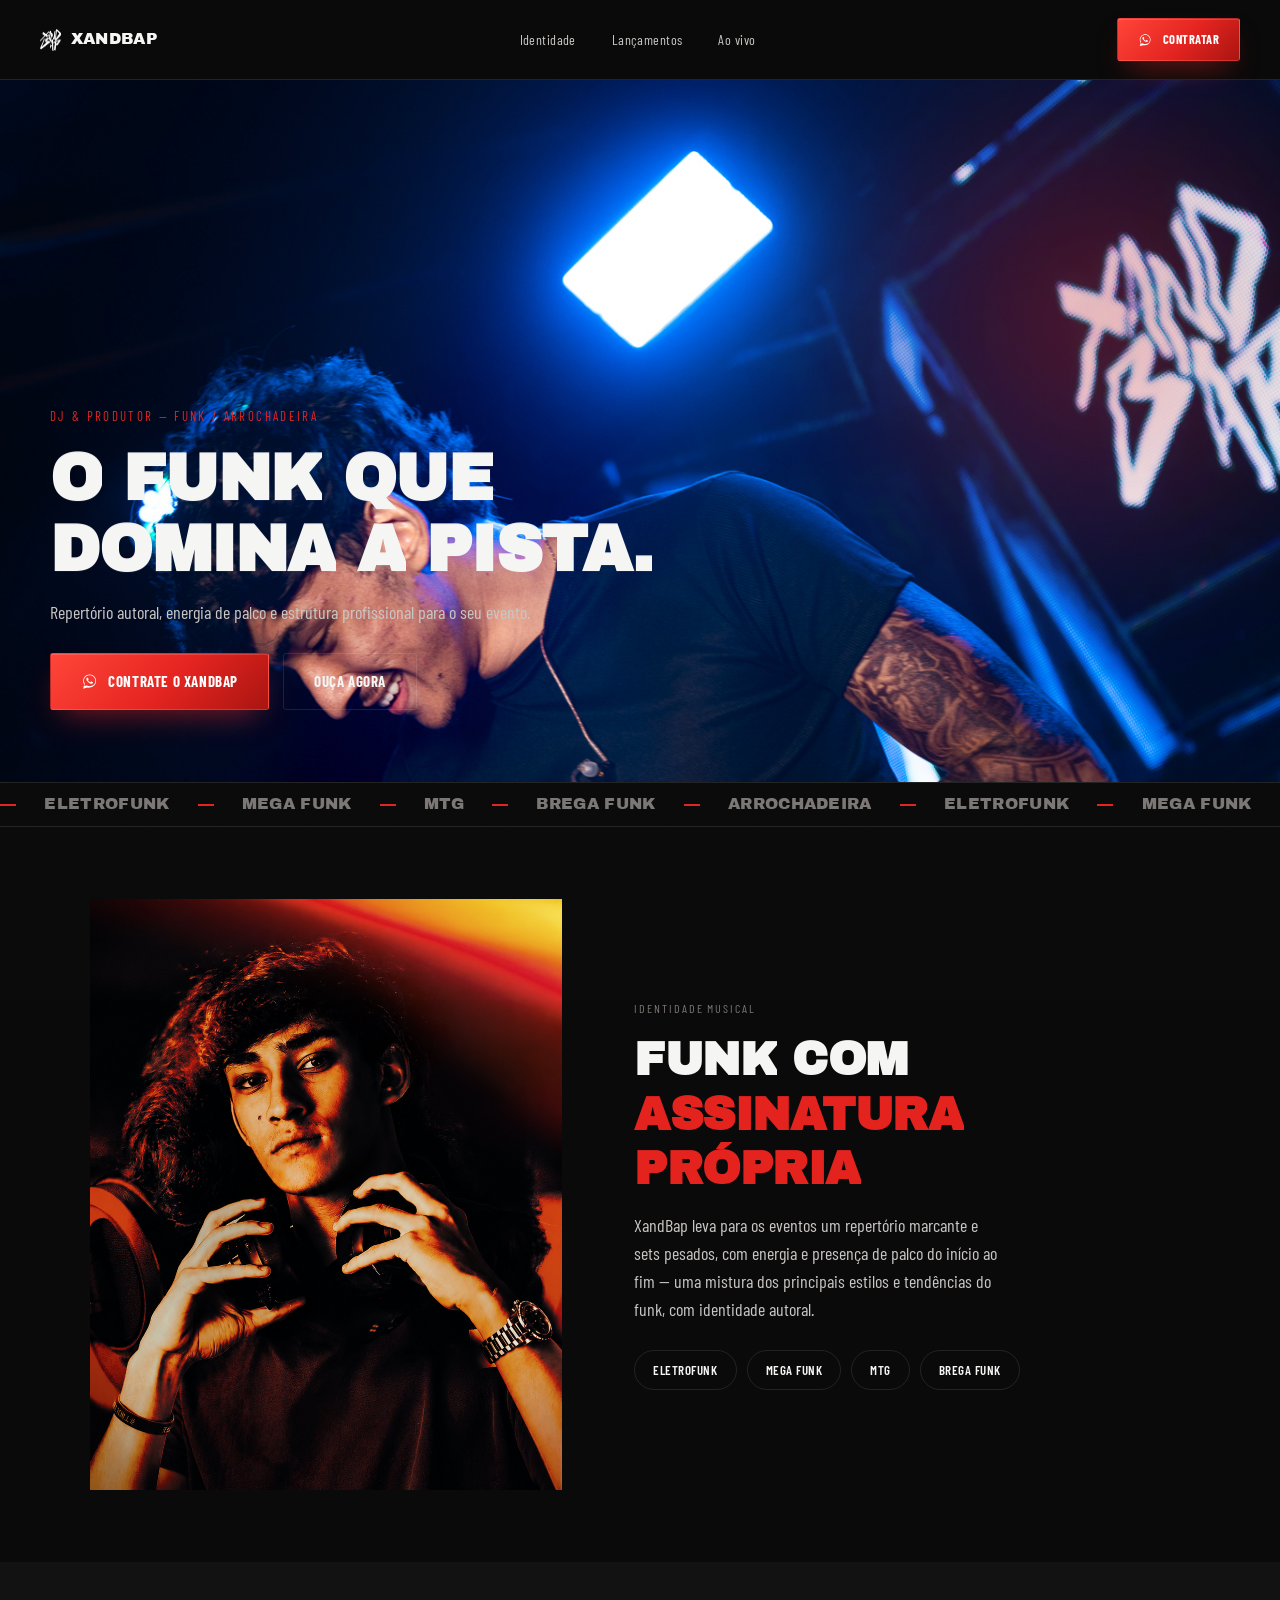
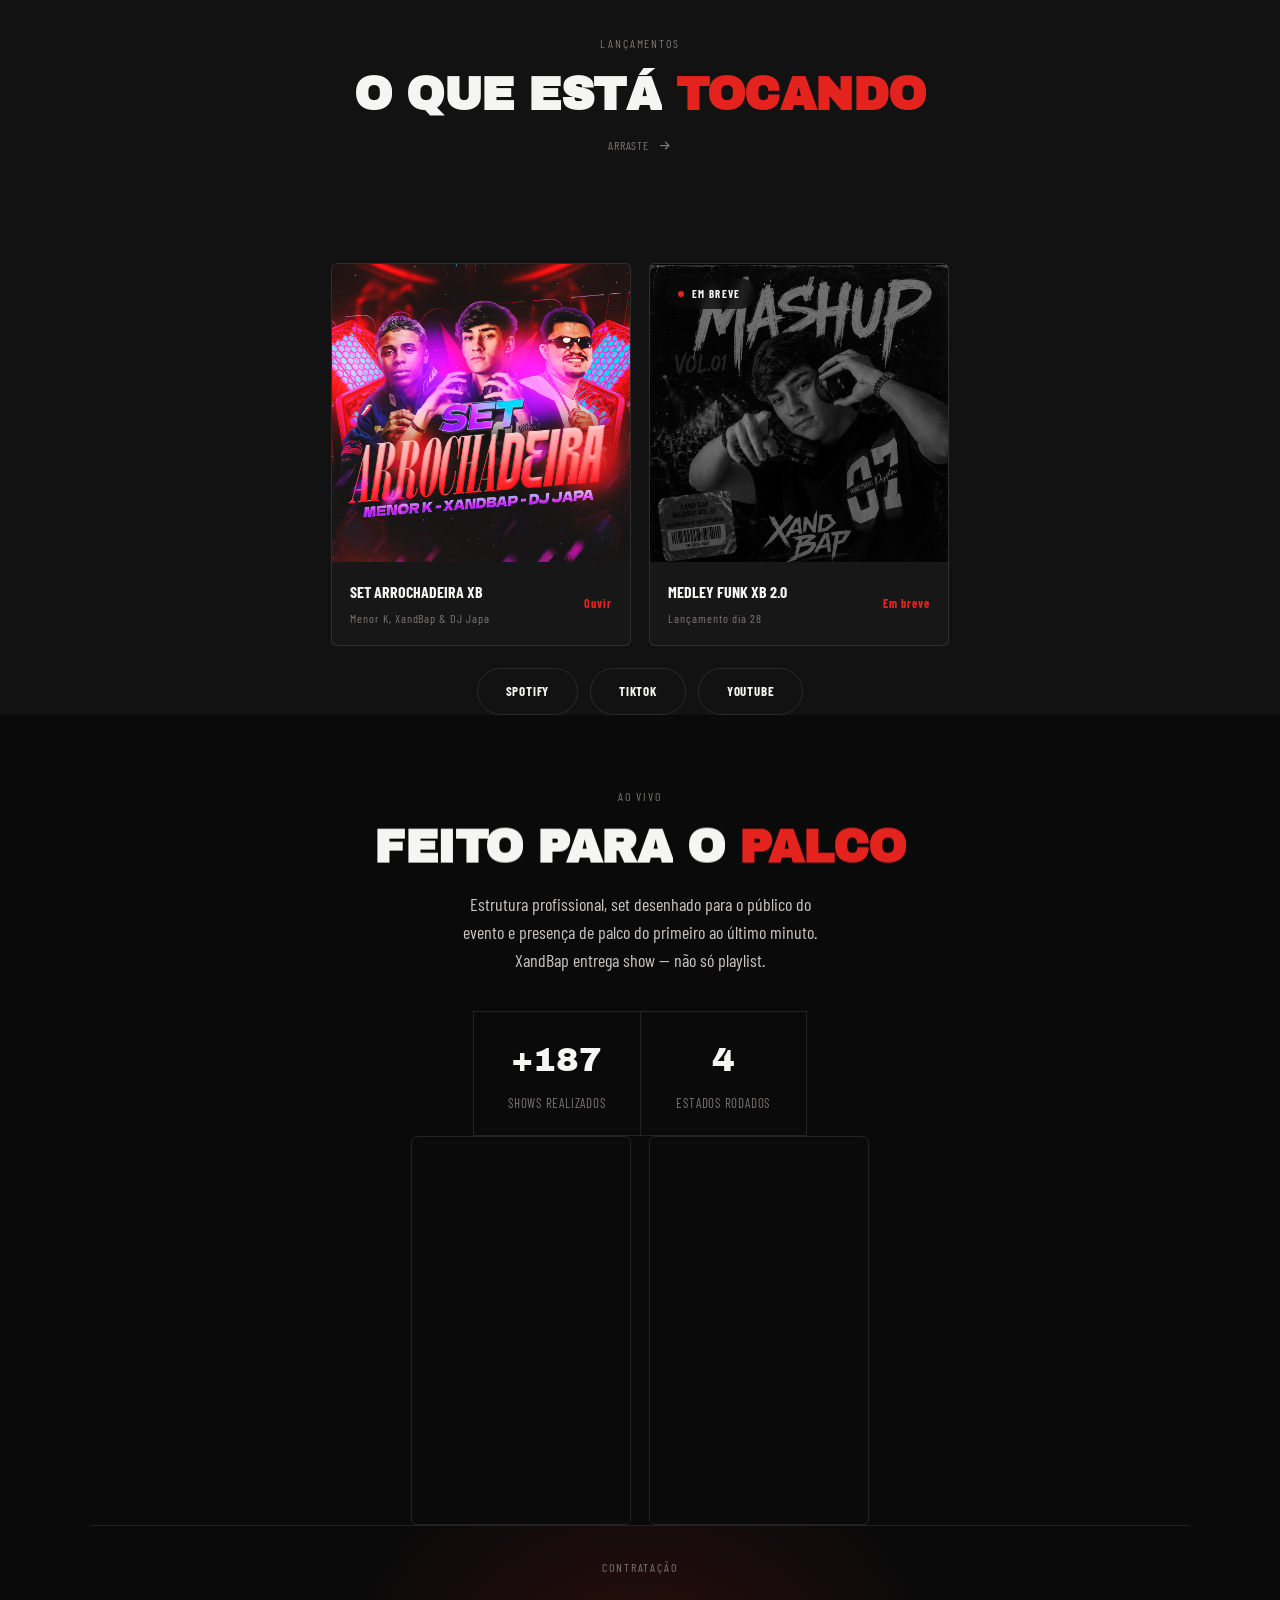
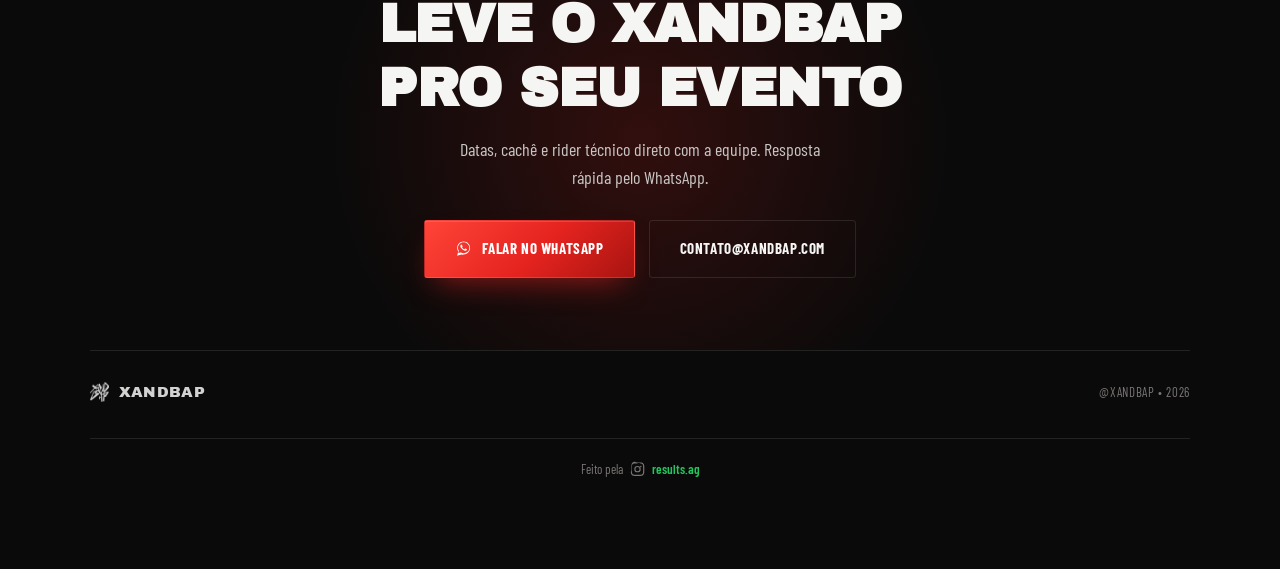
==== commit 23fb037e: "index" ====
--- a/xandbap-landing/index (1).html
+++ b/xandbap-landing/index (1).html
@@ -1,1767 +1,742 @@
-<!doctype html>
+<!DOCTYPE html>
 <html lang="pt-BR">
-  <head>
-    <meta charset="UTF-8" />
-    <meta name="viewport" content="width=device-width, initial-scale=1" />
-    <meta name="theme-color" content="#0a0a0a" />
-    <title>XandBap — DJ de Arrochadeira e Funk</title>
-    <meta
-      name="description"
-      content="Site oficial do DJ XandBap. Arrochadeira, funk e energia de palco. Ouça os lançamentos, veja os shows e contrate para o seu evento."
-    />
-    <meta name="author" content="XandBap" />
-    <meta property="og:title" content="XandBap — DJ de Arrochadeira e Funk" />
-    <meta
-      property="og:description"
-      content="Lançamentos, agenda e contratação do DJ XandBap."
-    />
-    <meta property="og:image" content="assets/hero.jpg" />
-    <meta property="og:type" content="website" />
-    <meta name="twitter:card" content="summary_large_image" />
-    <link rel="icon" type="image/png" href="assets/favicon.png" />
-
-    <link rel="preconnect" href="https://fonts.googleapis.com" />
-    <link rel="preconnect" href="https://fonts.gstatic.com" crossorigin />
-    <link
-      rel="stylesheet"
-      href="https://fonts.googleapis.com/css2?family=Archivo+Black&family=Barlow+Condensed:wght@400;500;600;700&display=swap"
-    />
-
-    <style>
-      :root {
-        --background: #0a0a0a;
-        --foreground: #f5f5f4;
-        --card: #121212;
-        --primary: #e4231f;
-        --primary-dark: #a81410;
-        --primary-light: #ff4438;
-        --whatsapp: #25d366;
-        --green: #22c55e;
-        --primary-foreground: #ffffff;
-        --muted: #7a7674;
-        --border: rgba(255, 255, 255, 0.1);
-        --font-display: 'Archivo Black', system-ui, sans-serif;
-        --font-sans: 'Barlow Condensed', system-ui, sans-serif;
-        --max: 1180px;
-        --ease: cubic-bezier(0.16, 1, 0.3, 1);
-      }
-
-      * {
-        box-sizing: border-box;
-        margin: 0;
-        padding: 0;
-      }
-
-      html {
-        scroll-behavior: smooth;
-      }
-
-      body {
-        background-color: var(--background);
-        color: var(--foreground);
-        font-family: var(--font-sans);
-        font-size: 17px;
-        line-height: 1.55;
-        -webkit-font-smoothing: antialiased;
-        overflow-x: hidden;
-      }
-
-      img,
-      video {
-        display: block;
-        max-width: 100%;
-      }
-      a {
-        color: inherit;
-        text-decoration: none;
-      }
-      button {
-        font: inherit;
-        color: inherit;
-        background: none;
-        border: none;
-      }
-
-      ::selection {
-        background: var(--primary);
-        color: #fff;
-      }
-
-      .wrap {
-        max-width: var(--max);
-        margin: 0 auto;
-        padding: 0 24px;
-      }
-      @media (min-width: 768px) {
-        .wrap {
-          padding: 0 40px;
-        }
-      }
-
-      .text-primary {
-        color: var(--primary);
-      }
-      .text-green {
-        color: var(--green);
-      }
-
-      .label {
-        display: block;
-        font-size: 12px;
-        letter-spacing: 0.16em;
-        text-transform: uppercase;
-        color: var(--muted);
-        margin-bottom: 16px;
-      }
-
-      .heading {
-        font-family: var(--font-display);
-        font-size: 32px;
-        line-height: 1.18;
-        letter-spacing: -0.01em;
-        text-transform: uppercase;
-      }
-      @media (min-width: 768px) {
-        .heading {
-          font-size: 46px;
-        }
-      }
-
-      .lede {
-        margin-top: 16px;
-        max-width: 46ch;
-        font-size: 18px;
-        color: #c9c6c4;
-      }
-      .center-col {
-        margin-left: auto;
-        margin-right: auto;
-      }
-
-      /* ===== grain overlay ===== */
-      .grain {
-        position: fixed;
-        inset: -100px;
-        z-index: 250;
-        pointer-events: none;
-        opacity: 0.05;
-        mix-blend-mode: overlay;
-        background-image: url("data:image/svg+xml;utf8,<svg xmlns='http://www.w3.org/2000/svg' width='120' height='120'><filter id='n'><feTurbulence type='fractalNoise' baseFrequency='0.9' numOctaves='2' stitchTiles='stitch'/></filter><rect width='100%25' height='100%25' filter='url(%23n)'/></svg>");
-        background-size: 180px 180px;
-      }
-
-      .hover-label {
-        position: fixed;
-        top: 0;
-        left: 0;
-        z-index: 401;
-        pointer-events: none;
-        transform: translate(-50%, -50%) scale(0.6);
-        background: var(--primary);
-        color: #fff;
-        font-size: 12px;
-        font-weight: 700;
-        letter-spacing: 0.08em;
-        text-transform: uppercase;
-        padding: 10px 18px;
-        border-radius: 100px;
-        opacity: 0;
-        transition:
-          opacity 0.25s ease,
-          transform 0.25s var(--ease);
-        white-space: nowrap;
-      }
-      .hover-label.show {
-        opacity: 1;
-        transform: translate(-50%, -50%) scale(1);
-      }
-
-      /* ===== reveal ===== */
-      .reveal {
-        opacity: 0;
-        transform: translateY(14px);
-        transition:
-          opacity 0.6s ease,
-          transform 0.6s ease;
-      }
-      .reveal.visible {
-        opacity: 1;
-        transform: none;
-      }
-
-      /* ===== split text word reveal ===== */
-      .split-text .word {
-        display: inline-block;
-        overflow: hidden;
-        vertical-align: top;
-        padding-bottom: 0.22em;
-        margin-bottom: -0.22em;
-      }
-      .split-text .word span {
-        display: inline-block;
-        transform: translateY(115%);
-        transition: transform 0.85s var(--ease);
-        transition-delay: calc(var(--i, 0) * 0.055s);
-        will-change: transform;
-      }
-      .split-text.in .word span {
-        transform: translateY(0);
-      }
-
-      /* ===== image curtain reveal ===== */
-      .img-reveal {
-        position: relative;
-        overflow: hidden;
-      }
-      .img-reveal img,
-      .img-reveal video {
-        transform: scale(1.18);
-        transition: transform 1.3s var(--ease);
-      }
-      .img-reveal.in img,
-      .img-reveal.in video {
-        transform: scale(1);
-      }
-      .img-reveal::after {
-        content: '';
-        position: absolute;
-        inset: 0;
-        background: var(--background);
-        transform-origin: right;
-        transform: scaleX(1);
-        transition: transform 1s var(--ease);
-        z-index: 2;
-      }
-      .img-reveal.in::after {
-        transform: scaleX(0);
-      }
-
-      /* ===== buttons — FODA style ===== */
-      .btn {
-        display: inline-flex;
-        align-items: center;
-        justify-content: center;
-        gap: 10px;
-        padding: 16px 30px;
-        font-family: var(--font-sans);
-        font-weight: 700;
-        font-size: 15px;
-        letter-spacing: 0.04em;
-        text-transform: uppercase;
-        border: 1px solid transparent;
-        border-radius: 3px;
-        position: relative;
-        overflow: hidden;
-        isolation: isolate;
-        transition:
-          transform 0.35s var(--ease),
-          box-shadow 0.35s ease,
-          background-color 0.2s ease,
-          border-color 0.2s ease;
-      }
-      .btn-icon {
-        width: 1.15em;
-        height: 1.15em;
-        flex-shrink: 0;
-        fill: currentColor;
-      }
-
-      .btn-primary {
-        background: linear-gradient(
-          135deg,
-          var(--primary-light),
-          var(--primary) 55%,
-          var(--primary-dark)
-        );
-        color: #fff;
-        border-color: rgba(255, 255, 255, 0.08);
-        box-shadow:
-          0 14px 30px -12px rgba(228, 35, 31, 0.6),
-          inset 0 1px 0 rgba(255, 255, 255, 0.15);
-      }
-      .btn-primary::before {
-        content: '';
-        position: absolute;
-        inset: 0;
-        left: -75%;
-        width: 45%;
-        z-index: 1;
-        background: linear-gradient(
-          115deg,
-          transparent,
-          rgba(255, 255, 255, 0.4),
-          transparent
-        );
-        transform: skewX(-20deg);
-        transition: left 0.65s ease;
-      }
-      .btn-primary:hover::before {
-        left: 130%;
-      }
-      .btn-primary:hover {
-        transform: translateY(-3px);
-        box-shadow:
-          0 18px 36px -10px rgba(228, 35, 31, 0.75),
-          inset 0 1px 0 rgba(255, 255, 255, 0.2);
-      }
-      .btn-primary:active {
-        transform: translateY(-1px);
-      }
-
-      .btn-ghost {
-        background: transparent;
-        border-color: var(--border);
-        color: var(--foreground);
-      }
-      .btn-ghost:hover {
-        border-color: var(--foreground);
-      }
-
-      .nav .btn-primary {
-        padding: 11px 20px;
-        font-size: 12.5px;
-      }
-
-      /* ===== nav ===== */
-      .nav {
-        position: sticky;
-        top: 0;
-        z-index: 100;
-        display: flex;
-        align-items: center;
-        justify-content: space-between;
-        padding: 18px 24px;
-        background-color: rgba(10, 10, 10, 0.85);
-        backdrop-filter: blur(10px);
-        border-bottom: 1px solid var(--border);
-      }
-      @media (min-width: 768px) {
-        .nav {
-          padding: 18px 40px;
-        }
-      }
-      .nav-logo {
-        display: flex;
-        align-items: center;
-        gap: 10px;
-      }
-      .nav-logo img {
-        height: 22px;
-        width: auto;
-      }
-      .nav-logo span {
-        font-family: var(--font-display);
-        font-size: 16px;
-        letter-spacing: 0.02em;
-        text-transform: uppercase;
-        color: var(--foreground);
-      }
-      .nav-links {
-        display: none;
-        align-items: center;
-        gap: 36px;
-        font-size: 14px;
-        letter-spacing: 0.03em;
-        color: #c9c6c4;
-      }
-      @media (min-width: 860px) {
-        .nav-links {
-          display: flex;
-        }
-      }
-      .nav-links a {
-        position: relative;
-        padding: 4px 0;
-        transition: color 0.2s ease;
-      }
-      .nav-links a::after {
-        content: '';
-        position: absolute;
-        left: 0;
-        bottom: 0;
-        height: 1px;
-        width: 0;
-        background: var(--primary);
-        transition: width 0.3s var(--ease);
-      }
-      .nav-links a:hover,
-      .nav-links a.active {
-        color: var(--foreground);
-      }
-      .nav-links a:hover::after,
-      .nav-links a.active::after {
-        width: 100%;
-      }
-      .nav-right {
-        display: flex;
-        align-items: center;
-        gap: 18px;
-      }
-
-      .hamburger {
-        display: flex;
-        flex-direction: column;
-        justify-content: center;
-        gap: 5px;
-        width: 30px;
-        height: 30px;
-        cursor: pointer;
-        z-index: 260;
-      }
-      @media (min-width: 860px) {
-        .hamburger {
-          display: none;
-        }
-      }
-      .hamburger span {
-        display: block;
-        width: 100%;
-        height: 2px;
-        background: var(--foreground);
-        transition:
-          transform 0.3s var(--ease),
-          opacity 0.2s ease;
-      }
-      .hamburger.open span:nth-child(1) {
-        transform: translateY(7px) rotate(45deg);
-      }
-      .hamburger.open span:nth-child(2) {
-        opacity: 0;
-      }
-      .hamburger.open span:nth-child(3) {
-        transform: translateY(-7px) rotate(-45deg);
-      }
-
-      .mobile-menu {
-        position: fixed;
-        inset: 0;
-        z-index: 220;
-        background: var(--background);
-        display: flex;
-        flex-direction: column;
-        justify-content: center;
-        gap: 26px;
-        padding: 40px 32px;
-        transform: translateY(-102%);
-        transition: transform 0.55s var(--ease);
-      }
-      .mobile-menu.open {
-        transform: translateY(0);
-      }
-      .mobile-menu a {
-        font-family: var(--font-display);
-        font-size: 30px;
-        text-transform: uppercase;
-      }
-      .mobile-menu .btn {
-        align-self: flex-start;
-        margin-top: 10px;
-      }
-      @media (min-width: 860px) {
-        .mobile-menu {
-          display: none;
-        }
-      }
-
-      /* ===== HERO ===== */
-      .hero {
-        position: relative;
-        display: flex;
-        align-items: flex-end;
-        min-height: 78svh;
-        overflow: hidden;
-      }
-      .hero-media {
-        position: absolute;
-        inset: 0;
-      }
-      .hero-media video {
-        width: 100%;
-        height: 100%;
-        object-fit: cover;
-        object-position: center 30%;
-      }
-      .hero-media::after {
-        content: '';
-        position: absolute;
-        inset: 0;
-        background: linear-gradient(
-          to bottom,
-          rgba(10, 10, 10, 0.15) 0%,
-          rgba(10, 10, 10, 0.35) 55%,
-          rgba(10, 10, 10, 0.98) 100%
-        );
-        z-index: 1;
-      }
-      .hero-glow {
-        position: absolute;
-        z-index: 1;
-        width: 60vw;
-        max-width: 620px;
-        aspect-ratio: 1;
-        border-radius: 50%;
-        background: radial-gradient(
-          circle,
-          rgba(228, 35, 31, 0.35),
-          transparent 70%
-        );
-        top: -10%;
-        right: -10%;
-        filter: blur(40px);
-        pointer-events: none;
-      }
-      .hero-content {
-        position: relative;
-        z-index: 5;
-        width: 100%;
-        padding: 0 24px 56px;
-      }
-      @media (min-width: 768px) {
-        .hero-content {
-          padding: 0 40px 72px;
-        }
-      }
-      .hero-content .inner {
-        max-width: var(--max);
-        margin: 0 auto;
-      }
-      .hero-kicker {
-        font-size: 13px;
-        letter-spacing: 0.18em;
-        text-transform: uppercase;
-        color: var(--primary);
-        margin-bottom: 18px;
-        opacity: 0;
-        animation: fadeUp 0.8s var(--ease) 0.1s forwards;
-      }
-      .hero-title {
-        font-family: var(--font-display);
-        font-size: 36px;
-        line-height: 1.1;
-        letter-spacing: -0.01em;
-        text-transform: uppercase;
-        max-width: 720px;
-      }
-      @media (min-width: 640px) {
-        .hero-title {
-          font-size: 52px;
-        }
-      }
-      @media (min-width: 1024px) {
-        .hero-title {
-          font-size: 64px;
-        }
-      }
-      .hero-sub {
-        margin-top: 14px;
-        max-width: 480px;
-        font-size: 18px;
-        color: #c9c6c4;
-        opacity: 0;
-        animation: fadeUp 0.8s var(--ease) 0.55s forwards;
-      }
-      .hero-actions {
-        margin-top: 26px;
-        display: flex;
-        flex-wrap: wrap;
-        gap: 14px;
-        opacity: 0;
-        animation: fadeUp 0.8s var(--ease) 0.7s forwards;
-      }
-      @keyframes fadeUp {
-        from {
-          opacity: 0;
-          transform: translateY(16px);
-        }
-        to {
-          opacity: 1;
-          transform: none;
-        }
-      }
-
-      /* ===== marquee ===== */
-      .marquee {
-        border-top: 1px solid var(--border);
-        border-bottom: 1px solid var(--border);
-        overflow: hidden;
-        padding: 9px 0;
-        background: var(--background);
-      }
-      .marquee-track {
-        display: flex;
-        width: max-content;
-        gap: 28px;
-        animation: scrollLeft 26s linear infinite;
-      }
-      .marquee-track span {
-        font-family: var(--font-display);
-        font-size: 13px;
-        text-transform: uppercase;
-        letter-spacing: 0.02em;
-        color: var(--muted);
-        display: flex;
-        align-items: center;
-        gap: 28px;
-        white-space: nowrap;
-      }
-      .marquee-track span i {
-        color: var(--primary);
-        font-style: normal;
-      }
-      @media (min-width: 768px) {
-        .marquee-track span {
-          font-size: 16px;
-        }
-      }
-      @keyframes scrollLeft {
-        from {
-          transform: translateX(0);
-        }
-        to {
-          transform: translateX(-50%);
-        }
-      }
-
-      /* ===== IDENTIDADE ===== */
-      .split {
-        display: grid;
-        gap: 40px;
-        padding: 72px 0;
-      }
-      @media (min-width: 860px) {
-        .split {
-          grid-template-columns: 0.85fr 1fr;
-          align-items: center;
-          gap: 72px;
-        }
-      }
-      .identity-photo-wrap {
-        aspect-ratio: 4/5;
-      }
-      .identity-photo {
-        width: 100%;
-        height: 100%;
-        object-fit: cover;
-        object-position: top center;
-        filter: grayscale(20%);
-      }
-      .chip-row {
-        margin-top: 26px;
-        display: flex;
-        flex-wrap: wrap;
-        gap: 10px;
-      }
-      .chip {
-        padding: 9px 18px;
-        border: 1px solid var(--border);
-        border-radius: 100px;
-        font-size: 13px;
-        font-weight: 600;
-        letter-spacing: 0.04em;
-        text-transform: uppercase;
-        transition:
-          border-color 0.25s ease,
-          color 0.25s ease;
-      }
-      .chip:hover {
-        border-color: var(--primary);
-        color: var(--primary);
-      }
-
-      /* ===== carousel (lançamentos + palco) ===== */
-      .section-alt {
-        background-color: var(--card);
-      }
-      .section-pad {
-        padding: 72px 0;
-      }
-
-      .carousel-head {
-        display: flex;
-        flex-direction: column;
-        align-items: center;
-        text-align: center;
-        gap: 14px;
-      }
-      .drag-hint {
-        font-size: 12px;
-        letter-spacing: 0.08em;
-        text-transform: uppercase;
-        color: var(--muted);
-        display: flex;
-        align-items: center;
-        gap: 8px;
-      }
-      .drag-hint svg {
-        width: 15px;
-        height: 15px;
-        animation: nudge 1.6s ease-in-out infinite;
-      }
-      @keyframes nudge {
-        0%,
-        100% {
-          transform: translateX(0);
-          opacity: 0.5;
-        }
-        50% {
-          transform: translateX(5px);
-          opacity: 1;
-        }
-      }
-
-      .carousel-outer {
-        position: relative;
-        margin-top: 32px;
-        margin-left: -24px;
-        margin-right: -24px;
-      }
-      @media (min-width: 768px) {
-        .carousel-outer {
-          margin-left: -40px;
-          margin-right: -40px;
-        }
-      }
-      .carousel-outer::before,
-      .carousel-outer::after {
-        content: '';
-        position: absolute;
-        top: 0;
-        bottom: 0;
-        width: 40px;
-        z-index: 3;
-        pointer-events: none;
-      }
-      .carousel-outer::before {
-        left: 0;
-        background: linear-gradient(to right, var(--background), transparent);
-      }
-      .carousel-outer::after {
-        right: 0;
-        background: linear-gradient(to left, var(--background), transparent);
-      }
-      .section-alt .carousel-outer::before {
-        background: linear-gradient(to right, var(--card), transparent);
-      }
-      .section-alt .carousel-outer::after {
-        background: linear-gradient(to left, var(--card), transparent);
-      }
-
-      .carousel {
-        display: flex;
-        gap: 18px;
-        overflow-x: auto;
-        scroll-snap-type: x proximity;
-        cursor: grab;
-        -webkit-overflow-scrolling: touch;
-        scrollbar-width: none;
-        padding: 4px 24px 14px;
-        user-select: none;
-      }
-      @media (min-width: 768px) {
-        .carousel {
-          padding: 4px 40px 14px;
-        }
-      }
-      .carousel::-webkit-scrollbar {
-        display: none;
-      }
-      .carousel.grabbing {
-        cursor: grabbing;
-        scroll-snap-type: none;
-      }
-
-      .release-card {
-        scroll-snap-align: start;
-        flex: 0 0 auto;
-        width: min(76vw, 300px);
-        display: flex;
-        flex-direction: column;
-        background-color: #171717;
-        border: 1px solid var(--border);
-        border-radius: 6px;
-        overflow: hidden;
-        transition:
-          border-color 0.25s ease,
-          transform 0.25s ease;
-      }
-      a.release-card:hover {
-        border-color: #3a3a3a;
-        transform: translateY(-4px);
-      }
-      .release-cover-wrap {
-        position: relative;
-      }
-      .release-cover {
-        aspect-ratio: 1/1;
-        width: 100%;
-        height: auto;
-        object-fit: cover;
-        transition: transform 0.5s var(--ease);
-        pointer-events: none;
-      }
-      a.release-card:hover .release-cover {
-        transform: scale(1.04);
-      }
-      .release-cover.pending {
-        filter: grayscale(1) brightness(0.55);
-      }
-      .release-pending-label {
-        position: absolute;
-        top: 14px;
-        left: 14px;
-        z-index: 2;
-        background: rgba(10, 10, 10, 0.75);
-        backdrop-filter: blur(4px);
-        padding: 7px 14px;
-        border-radius: 100px;
-        font-size: 11px;
-        font-weight: 700;
-        letter-spacing: 0.12em;
-        text-transform: uppercase;
-        display: flex;
-        align-items: center;
-        gap: 8px;
-      }
-      .release-pending-label::before {
-        content: '';
-        width: 6px;
-        height: 6px;
-        border-radius: 50%;
-        background: var(--primary);
-        animation: pulse 1.6s ease-in-out infinite;
-      }
-      @keyframes pulse {
-        0%,
-        100% {
-          opacity: 1;
-          transform: scale(1);
-        }
-        50% {
-          opacity: 0.4;
-          transform: scale(1.4);
-        }
-      }
-      .release-info {
-        display: flex;
-        align-items: center;
-        justify-content: space-between;
-        gap: 12px;
-        padding: 18px;
-      }
-      .release-title {
-        font-size: 16px;
-        font-weight: 700;
-        text-transform: uppercase;
-      }
-      .release-type {
-        margin-top: 4px;
-        font-size: 12px;
-        letter-spacing: 0.08em;
-        color: var(--muted);
-      }
-      .release-cta {
-        flex-shrink: 0;
-        font-size: 12px;
-        font-weight: 700;
-        letter-spacing: 0.08em;
-        color: var(--primary);
-      }
-
-      .social-buttons {
-        margin-top: 8px;
-        display: flex;
-        flex-wrap: wrap;
-        justify-content: center;
-        gap: 12px;
-      }
-      .social-btn {
-        padding: 12px 28px;
-        border: 1px solid var(--border);
-        border-radius: 100px;
-        font-size: 13px;
-        font-weight: 700;
-        letter-spacing: 0.06em;
-        text-transform: uppercase;
-        transition:
-          border-color 0.25s ease,
-          color 0.25s ease;
-      }
-      .social-btn:hover {
-        border-color: var(--primary);
-        color: var(--primary);
-      }
-
-      /* ===== NO PALCO (centralizado) ===== */
-      .palco-section {
-        text-align: center;
-      }
-      .palco-section.section-pad {
-        padding-bottom: 0;
-      }
-      .palco-section .lede {
-        margin-left: auto;
-        margin-right: auto;
-      }
-      .stats-row {
-        margin: 36px auto 0;
-        display: inline-grid;
-        grid-template-columns: 1fr 1fr;
-        max-width: 480px;
-        border-top: 1px solid var(--border);
-        border-left: 1px solid var(--border);
-      }
-      .stat {
-        padding: 22px 34px;
-        border-right: 1px solid var(--border);
-        border-bottom: 1px solid var(--border);
-      }
-      .stat-num {
-        font-family: var(--font-display);
-        font-size: 34px;
-      }
-      .stat-label {
-        margin-top: 6px;
-        font-size: 13px;
-        letter-spacing: 0.06em;
-        color: var(--muted);
-        text-transform: uppercase;
-      }
-
-      .motion-card {
-        scroll-snap-align: start;
-        flex: 0 0 auto;
-        width: min(58vw, 220px);
-      }
-      .motion-item {
-        position: relative;
-        border: 1px solid var(--border);
-        border-radius: 6px;
-        overflow: hidden;
-        transition: border-color 0.2s ease;
-      }
-      .motion-item:hover {
-        border-color: #3a3a3a;
-      }
-      .motion-item video {
-        aspect-ratio: 9/16;
-        width: 100%;
-        object-fit: cover;
-        pointer-events: none;
-      }
-
-      /* ===== CONTRATAÇÃO ===== */
-      .hire-section {
-        position: relative;
-        padding: 32px 0 72px;
-        text-align: center;
-        border-top: 1px solid var(--border);
-        overflow: hidden;
-      }
-      .hire-glow {
-        position: absolute;
-        left: 50%;
-        top: 50%;
-        width: 70vw;
-        max-width: 640px;
-        aspect-ratio: 1;
-        border-radius: 50%;
-        background: radial-gradient(
-          circle,
-          rgba(228, 35, 31, 0.18),
-          transparent 70%
-        );
-        transform: translate(-50%, -50%);
-        pointer-events: none;
-        z-index: 0;
-      }
-      .hire-section > * {
-        position: relative;
-        z-index: 1;
-      }
-      .hire-section > .hire-glow {
-        position: absolute;
-        z-index: 0;
-      }
-      .hire-section .heading {
-        font-size: 34px;
-      }
-      @media (min-width: 768px) {
-        .hire-section .heading {
-          font-size: 54px;
-        }
-      }
-      .hire-section .lede {
-        margin-left: auto;
-        margin-right: auto;
-      }
-      .hire-actions {
-        margin-top: 28px;
-        display: flex;
-        flex-wrap: wrap;
-        justify-content: center;
-        gap: 14px;
-      }
-
-      /* ===== footer ===== */
-      footer {
-        border-top: 1px solid var(--border);
-        padding: 30px 0 34px;
-        display: flex;
-        flex-wrap: wrap;
-        align-items: center;
-        justify-content: space-between;
-        gap: 16px;
-      }
-      .footer-brand {
-        display: flex;
-        align-items: center;
-        gap: 10px;
-      }
-      footer img {
-        height: 20px;
-        width: auto;
-        opacity: 0.8;
-      }
-      .footer-brand span {
-        font-family: var(--font-display);
-        font-size: 15px;
-        letter-spacing: 0.02em;
-        text-transform: uppercase;
-        color: var(--foreground);
-        opacity: 0.85;
-      }
-      footer p {
-        font-size: 13px;
-        letter-spacing: 0.05em;
-        color: var(--muted);
-      }
-
-      .credit {
-        padding: 20px 0 90px;
-        display: flex;
-        align-items: center;
-        justify-content: center;
-        gap: 7px;
-        font-size: 13px;
-        color: var(--muted);
-        border-top: 1px solid var(--border);
-      }
-      .credit svg {
-        width: 15px;
-        height: 15px;
-        fill: var(--muted);
-        transition: fill 0.2s ease;
-      }
-      .credit a {
-        display: inline-flex;
-        align-items: center;
-        gap: 7px;
-        font-weight: 600;
-        transition: opacity 0.2s ease;
-      }
-      .credit a:hover {
-        opacity: 0.8;
-      }
-      .credit a:hover svg {
-        fill: var(--green);
-      }
-
-      /* ===== fixed WhatsApp bubble ===== */
-      .fixed-whatsapp {
-        position: fixed;
-        right: 22px;
-        bottom: 22px;
-        z-index: 200;
-        width: 58px;
-        height: 58px;
-        border-radius: 50%;
-        background: var(--whatsapp);
-        display: flex;
-        align-items: center;
-        justify-content: center;
-        box-shadow: 0 10px 26px rgba(0, 0, 0, 0.45);
-        opacity: 0;
-        pointer-events: none;
-        transition: opacity 0.7s ease;
-      }
-      .fixed-whatsapp.visible {
-        opacity: 1;
-        pointer-events: auto;
-      }
-      .fixed-whatsapp svg {
-        width: 28px;
-        height: 28px;
-        fill: #fff;
-      }
-
-      @media (prefers-reduced-motion: reduce) {
-        html {
-          scroll-behavior: auto;
-        }
-        .split-text .word span,
-        .reveal,
-        .img-reveal::after,
-        .img-reveal img,
-        .img-reveal video,
-        .marquee-track,
-        .hero-kicker,
-        .hero-sub,
-        .hero-actions {
-          transition: none !important;
-          animation: none !important;
-          transform: none !important;
-          opacity: 1 !important;
-        }
-      }
-    </style>
-  </head>
-  <body>
-    <div class="grain" aria-hidden="true"></div>
-    <div class="hover-label" id="hoverLabel" aria-hidden="true"></div>
-
-    <nav class="nav">
-      <a href="#top" class="nav-logo">
-        <img src="assets/xandbap-logo.png" alt="XandBap" />
-        <span>XandBap</span>
-      </a>
-
-      <div class="nav-links">
-        <a href="#identidade" data-nav>Identidade</a>
-        <a href="#lancamentos" data-nav>Lançamentos</a>
-        <a href="#palco" data-nav>Ao vivo</a>
-      </div>
-
-      <div class="nav-right">
-        <a
-          href="https://wa.me/5581992777571?text=Ol%C3%A1%2C%20quero%20contratar%20o%20XandBap"
-          target="_blank"
-          rel="noopener noreferrer"
-          class="btn btn-primary magnetic"
-        >
-          <svg class="btn-icon" viewBox="0 0 32 32">
-            <path
-              d="M16.001 3C9.383 3 4 8.383 4 15c0 2.386.703 4.607 1.912 6.472L4 29l7.72-1.877A11.94 11.94 0 0 0 16 27c6.617 0 12-5.383 12-12S22.618 3 16.001 3zm0 21.6c-1.85 0-3.58-.5-5.06-1.37l-.363-.216-4.583 1.115 1.142-4.463-.238-.375A9.55 9.55 0 0 1 5.4 15c0-5.85 4.75-10.6 10.6-10.6S26.6 9.15 26.6 15 21.85 24.6 16.001 24.6zm5.46-7.93c-.298-.15-1.767-.872-2.04-.972-.274-.1-.474-.15-.673.15-.198.298-.77.972-.944 1.172-.174.198-.348.223-.646.075-.298-.15-1.257-.463-2.394-1.478-.885-.789-1.483-1.764-1.657-2.062-.174-.298-.019-.46.13-.61.134-.133.298-.348.447-.522.15-.174.198-.298.298-.497.099-.198.05-.373-.025-.522-.075-.15-.673-1.62-.922-2.22-.243-.583-.49-.504-.673-.513l-.573-.01c-.198 0-.522.075-.795.373-.273.298-1.043 1.02-1.043 2.488s1.068 2.887 1.217 3.086c.15.198 2.1 3.207 5.086 4.497.711.307 1.266.49 1.699.627.714.227 1.364.195 1.878.118.573-.085 1.767-.722 2.016-1.42.248-.697.248-1.294.174-1.42-.075-.124-.273-.198-.571-.348z"
-            />
-          </svg>
-          Contratar
-        </a>
-        <button
-          class="hamburger"
-          id="hamburger"
-          aria-label="Abrir menu"
-          aria-expanded="false"
-        >
-          <span></span><span></span><span></span>
-        </button>
-      </div>
-    </nav>
-
-    <div class="mobile-menu" id="mobileMenu">
+<head>
+  <meta charset="UTF-8">
+  <meta name="viewport" content="width=device-width, initial-scale=1">
+  <meta name="theme-color" content="#0a0a0a">
+  <title>XandBap — DJ de Arrochadeira e Funk</title>
+  <meta name="description" content="Site oficial do DJ XandBap. Arrochadeira, funk e energia de palco. Ouça os lançamentos, veja os shows e contrate para o seu evento.">
+  <meta name="author" content="XandBap">
+  <meta property="og:title" content="XandBap — DJ de Arrochadeira e Funk">
+  <meta property="og:description" content="Lançamentos, agenda e contratação do DJ XandBap.">
+  <meta property="og:image" content="assets/hero.jpg">
+  <meta property="og:type" content="website">
+  <meta name="twitter:card" content="summary_large_image">
+  <link rel="icon" type="image/png" href="assets/favicon.png">
+
+  <link rel="preconnect" href="https://fonts.googleapis.com">
+  <link rel="preconnect" href="https://fonts.gstatic.com" crossorigin>
+  <link rel="stylesheet" href="https://fonts.googleapis.com/css2?family=Archivo+Black&family=Barlow+Condensed:wght@400;500;600;700&display=swap">
+
+  <style>
+    :root {
+      --background: #0a0a0a;
+      --foreground: #f5f5f4;
+      --card: #121212;
+      --primary: #e4231f;
+      --primary-dark: #a81410;
+      --primary-light: #ff4438;
+      --whatsapp: #25d366;
+      --green: #22c55e;
+      --primary-foreground: #ffffff;
+      --muted: #7a7674;
+      --border: rgba(255, 255, 255, 0.10);
+      --font-display: "Archivo Black", system-ui, sans-serif;
+      --font-sans: "Barlow Condensed", system-ui, sans-serif;
+      --max: 1180px;
+      --ease: cubic-bezier(.16,1,.3,1);
+    }
+
+    * { box-sizing: border-box; margin: 0; padding: 0; }
+
+    html { scroll-behavior: smooth; }
+
+    body {
+      background-color: var(--background);
+      color: var(--foreground);
+      font-family: var(--font-sans);
+      font-size: 17px;
+      line-height: 1.55;
+      -webkit-font-smoothing: antialiased;
+      overflow-x: hidden;
+    }
+
+    img, video { display: block; max-width: 100%; }
+    a { color: inherit; text-decoration: none; }
+    button { font: inherit; color: inherit; background: none; border: none; }
+
+    ::selection { background: var(--primary); color: #fff; }
+
+    .wrap { max-width: var(--max); margin: 0 auto; padding: 0 24px; }
+    @media (min-width: 768px) { .wrap { padding: 0 40px; } }
+
+    .text-primary { color: var(--primary); }
+    .text-green { color: var(--green); }
+
+    .label { display: block; font-size: 12px; letter-spacing: 0.16em; text-transform: uppercase; color: var(--muted); margin-bottom: 16px; }
+
+    .heading {
+      font-family: var(--font-display); font-size: 32px; line-height: 1.18;
+      letter-spacing: -0.01em; text-transform: uppercase;
+    }
+    @media (min-width: 768px) { .heading { font-size: 46px; } }
+
+    .lede { margin-top: 16px; max-width: 46ch; font-size: 18px; color: #c9c6c4; }
+    .center-col { margin-left: auto; margin-right: auto; }
+
+    /* ===== grain overlay ===== */
+    .grain {
+      position: fixed; inset: -100px; z-index: 250; pointer-events: none; opacity: 0.05; mix-blend-mode: overlay;
+      background-image: url("data:image/svg+xml;utf8,<svg xmlns='http://www.w3.org/2000/svg' width='120' height='120'><filter id='n'><feTurbulence type='fractalNoise' baseFrequency='0.9' numOctaves='2' stitchTiles='stitch'/></filter><rect width='100%25' height='100%25' filter='url(%23n)'/></svg>");
+      background-size: 180px 180px;
+    }
+
+
+    .hover-label {
+      position: fixed; top: 0; left: 0; z-index: 401; pointer-events: none; transform: translate(-50%, -50%) scale(0.6);
+      background: var(--primary); color: #fff; font-size: 12px; font-weight: 700; letter-spacing: 0.08em; text-transform: uppercase;
+      padding: 10px 18px; border-radius: 100px; opacity: 0; transition: opacity .25s ease, transform .25s var(--ease); white-space: nowrap;
+    }
+    .hover-label.show { opacity: 1; transform: translate(-50%, -50%) scale(1); }
+
+    /* ===== reveal ===== */
+    .reveal { opacity: 0; transform: translateY(14px); transition: opacity 0.6s ease, transform 0.6s ease; }
+    .reveal.visible { opacity: 1; transform: none; }
+
+    /* ===== split text word reveal ===== */
+    .split-text .word { display: inline-block; overflow: hidden; vertical-align: top; padding-bottom: 0.22em; margin-bottom: -0.22em; }
+    .split-text .word span { display: inline-block; transform: translateY(115%); transition: transform 0.85s var(--ease); transition-delay: calc(var(--i, 0) * 0.055s); will-change: transform; }
+    .split-text.in .word span { transform: translateY(0); }
+
+    /* ===== image curtain reveal ===== */
+    .img-reveal { position: relative; overflow: hidden; }
+    .img-reveal img, .img-reveal video { transform: scale(1.18); transition: transform 1.3s var(--ease); }
+    .img-reveal.in img, .img-reveal.in video { transform: scale(1); }
+    .img-reveal::after { content: ""; position: absolute; inset: 0; background: var(--background); transform-origin: right; transform: scaleX(1); transition: transform 1s var(--ease); z-index: 2; }
+    .img-reveal.in::after { transform: scaleX(0); }
+
+    /* ===== buttons — FODA style ===== */
+    .btn {
+      display: inline-flex; align-items: center; justify-content: center; gap: 10px;
+      padding: 16px 30px; font-family: var(--font-sans); font-weight: 700; font-size: 15px;
+      letter-spacing: 0.04em; text-transform: uppercase; border: 1px solid transparent; border-radius: 3px;
+      position: relative; overflow: hidden; isolation: isolate;
+      transition: transform .35s var(--ease), box-shadow .35s ease, background-color 0.2s ease, border-color 0.2s ease;
+    }
+    .btn-icon { width: 1.15em; height: 1.15em; flex-shrink: 0; fill: currentColor; }
+
+    .btn-primary {
+      background: linear-gradient(135deg, var(--primary-light), var(--primary) 55%, var(--primary-dark));
+      color: #fff; border-color: rgba(255,255,255,.08);
+      box-shadow: 0 14px 30px -12px rgba(228,35,31,.6), inset 0 1px 0 rgba(255,255,255,.15);
+    }
+    .btn-primary::before {
+      content: ""; position: absolute; inset: 0; left: -75%; width: 45%; z-index: 1;
+      background: linear-gradient(115deg, transparent, rgba(255,255,255,.4), transparent);
+      transform: skewX(-20deg); transition: left .65s ease;
+    }
+    .btn-primary:hover::before { left: 130%; }
+    .btn-primary:hover { transform: translateY(-3px); box-shadow: 0 18px 36px -10px rgba(228,35,31,.75), inset 0 1px 0 rgba(255,255,255,.2); }
+    .btn-primary:active { transform: translateY(-1px); }
+
+    .btn-ghost { background: transparent; border-color: var(--border); color: var(--foreground); }
+    .btn-ghost:hover { border-color: var(--foreground); }
+
+    .nav .btn-primary { padding: 11px 20px; font-size: 12.5px; }
+
+    /* ===== nav ===== */
+    .nav {
+      position: sticky; top: 0; z-index: 100; display: flex; align-items: center; justify-content: space-between;
+      padding: 18px 24px; background-color: rgba(10, 10, 10, 0.85); backdrop-filter: blur(10px);
+      border-bottom: 1px solid var(--border);
+    }
+    @media (min-width: 768px) { .nav { padding: 18px 40px; } }
+    .nav-logo { display: flex; align-items: center; gap: 10px; }
+    .nav-logo img { height: 22px; width: auto; }
+    .nav-logo span { font-family: var(--font-display); font-size: 16px; letter-spacing: 0.02em; text-transform: uppercase; color: var(--foreground); }
+    .nav-links { display: none; align-items: center; gap: 36px; font-size: 14px; letter-spacing: 0.03em; color: #c9c6c4; }
+    @media (min-width: 860px) { .nav-links { display: flex; } }
+    .nav-links a { position: relative; padding: 4px 0; transition: color 0.2s ease; }
+    .nav-links a::after { content: ""; position: absolute; left: 0; bottom: 0; height: 1px; width: 0; background: var(--primary); transition: width .3s var(--ease); }
+    .nav-links a:hover, .nav-links a.active { color: var(--foreground); }
+    .nav-links a:hover::after, .nav-links a.active::after { width: 100%; }
+    .nav-right { display: flex; align-items: center; gap: 18px; }
+
+    .hamburger { display: flex; flex-direction: column; justify-content: center; gap: 5px; width: 30px; height: 30px; cursor: pointer; z-index: 260; }
+    @media (min-width: 860px) { .hamburger { display: none; } }
+    .hamburger span { display: block; width: 100%; height: 2px; background: var(--foreground); transition: transform .3s var(--ease), opacity .2s ease; }
+    .hamburger.open span:nth-child(1) { transform: translateY(7px) rotate(45deg); }
+    .hamburger.open span:nth-child(2) { opacity: 0; }
+    .hamburger.open span:nth-child(3) { transform: translateY(-7px) rotate(-45deg); }
+
+    .mobile-menu {
+      position: fixed; inset: 0; z-index: 220; background: var(--background);
+      display: flex; flex-direction: column; justify-content: center; gap: 26px; padding: 40px 32px;
+      transform: translateY(-102%); transition: transform .55s var(--ease);
+    }
+    .mobile-menu.open { transform: translateY(0); }
+    .mobile-menu a { font-family: var(--font-display); font-size: 30px; text-transform: uppercase; }
+    .mobile-menu .btn { align-self: flex-start; margin-top: 10px; }
+    @media (min-width: 860px) { .mobile-menu { display: none; } }
+
+    /* ===== HERO ===== */
+    .hero { position: relative; display: flex; align-items: flex-end; min-height: 78svh; overflow: hidden; }
+    .hero-media { position: absolute; inset: 0; }
+    .hero-media video { width: 100%; height: 100%; object-fit: cover; object-position: center 30%; }
+    .hero-media::after {
+      content: ""; position: absolute; inset: 0;
+      background: linear-gradient(to bottom, rgba(10,10,10,.15) 0%, rgba(10,10,10,.35) 55%, rgba(10,10,10,.98) 100%);
+      z-index: 1;
+    }
+    .hero-glow { position: absolute; z-index: 1; width: 60vw; max-width: 620px; aspect-ratio: 1; border-radius: 50%; background: radial-gradient(circle, rgba(228,35,31,.35), transparent 70%); top: -10%; right: -10%; filter: blur(40px); pointer-events: none; }
+    .hero-content { position: relative; z-index: 5; width: 100%; padding: 0 24px 56px; }
+    @media (min-width: 768px) { .hero-content { padding: 0 40px 72px; } }
+    .hero-content .inner { max-width: var(--max); margin: 0 auto; }
+    .hero-kicker { font-size: 13px; letter-spacing: 0.18em; text-transform: uppercase; color: var(--primary); margin-bottom: 18px; opacity: 0; animation: fadeUp .8s var(--ease) .1s forwards; }
+    .hero-title { font-family: var(--font-display); font-size: 36px; line-height: 1.1; letter-spacing: -0.01em; text-transform: uppercase; max-width: 720px; }
+    @media (min-width: 640px) { .hero-title { font-size: 52px; } }
+    @media (min-width: 1024px) { .hero-title { font-size: 64px; } }
+    .hero-sub { margin-top: 14px; max-width: 480px; font-size: 18px; color: #c9c6c4; opacity: 0; animation: fadeUp .8s var(--ease) .55s forwards; }
+    .hero-actions { margin-top: 26px; display: flex; flex-wrap: wrap; gap: 14px; opacity: 0; animation: fadeUp .8s var(--ease) .7s forwards; }
+    @keyframes fadeUp { from { opacity: 0; transform: translateY(16px); } to { opacity: 1; transform: none; } }
+
+    /* ===== marquee ===== */
+    .marquee { border-top: 1px solid var(--border); border-bottom: 1px solid var(--border); overflow: hidden; padding: 9px 0; background: var(--background); }
+    .marquee-track { display: flex; width: max-content; gap: 28px; animation: scrollLeft 26s linear infinite; }
+    .marquee-track span { font-family: var(--font-display); font-size: 13px; text-transform: uppercase; letter-spacing: 0.02em; color: var(--muted); display: flex; align-items: center; gap: 28px; white-space: nowrap; }
+    .marquee-track span i { color: var(--primary); font-style: normal; }
+    @media (min-width: 768px) { .marquee-track span { font-size: 16px; } }
+    @keyframes scrollLeft { from { transform: translateX(0); } to { transform: translateX(-50%); } }
+
+    /* ===== IDENTIDADE ===== */
+    .split { display: grid; gap: 40px; padding: 72px 0; }
+    @media (min-width: 860px) { .split { grid-template-columns: 0.85fr 1fr; align-items: center; gap: 72px; } }
+    .identity-photo-wrap { aspect-ratio: 4/5; }
+    .identity-photo { width: 100%; height: 100%; object-fit: cover; object-position: top center; filter: grayscale(20%); }
+    .chip-row { margin-top: 26px; display: flex; flex-wrap: wrap; gap: 10px; }
+    .chip { padding: 9px 18px; border: 1px solid var(--border); border-radius: 100px; font-size: 13px; font-weight: 600; letter-spacing: 0.04em; text-transform: uppercase; transition: border-color .25s ease, color .25s ease; }
+    .chip:hover { border-color: var(--primary); color: var(--primary); }
+
+    /* ===== carousel (lançamentos + palco) ===== */
+    .section-alt { background-color: var(--card); }
+    .section-pad { padding: 72px 0; }
+
+    .carousel-head { display: flex; flex-direction: column; align-items: center; text-align: center; gap: 14px; }
+    .drag-hint { font-size: 12px; letter-spacing: 0.08em; text-transform: uppercase; color: var(--muted); display: flex; align-items: center; gap: 8px; }
+    .drag-hint svg { width: 15px; height: 15px; animation: nudge 1.6s ease-in-out infinite; }
+    @keyframes nudge { 0%, 100% { transform: translateX(0); opacity: .5; } 50% { transform: translateX(5px); opacity: 1; } }
+
+    .carousel-outer { position: relative; margin-top: 32px; margin-left: -24px; margin-right: -24px; }
+    @media (min-width: 768px) { .carousel-outer { margin-left: -40px; margin-right: -40px; } }
+    .carousel-outer::before, .carousel-outer::after {
+      content: ""; position: absolute; top: 0; bottom: 0; width: 40px; z-index: 3; pointer-events: none;
+    }
+    .carousel-outer::before { left: 0; background: linear-gradient(to right, var(--background), transparent); }
+    .carousel-outer::after { right: 0; background: linear-gradient(to left, var(--background), transparent); }
+    .section-alt .carousel-outer::before { background: linear-gradient(to right, var(--card), transparent); }
+    .section-alt .carousel-outer::after { background: linear-gradient(to left, var(--card), transparent); }
+
+    .carousel {
+      display: flex; gap: 18px; overflow-x: auto; scroll-snap-type: x proximity; cursor: grab;
+      -webkit-overflow-scrolling: touch; scrollbar-width: none; padding: 4px 24px 14px;
+      user-select: none;
+    }
+    @media (min-width: 768px) { .carousel { padding: 4px 40px 14px; } }
+    .carousel::-webkit-scrollbar { display: none; }
+    .carousel.grabbing { cursor: grabbing; scroll-snap-type: none; }
+
+    .release-card {
+      scroll-snap-align: start; flex: 0 0 auto; width: min(76vw, 300px);
+      display: flex; flex-direction: column; background-color: #171717;
+      border: 1px solid var(--border); border-radius: 6px; overflow: hidden;
+      transition: border-color 0.25s ease, transform 0.25s ease;
+    }
+    a.release-card:hover { border-color: #3a3a3a; transform: translateY(-4px); }
+    .release-cover-wrap { position: relative; }
+    .release-cover { aspect-ratio: 1/1; width: 100%; height: auto; object-fit: cover; transition: transform 0.5s var(--ease); pointer-events: none; }
+    a.release-card:hover .release-cover { transform: scale(1.04); }
+    .release-cover.pending { filter: grayscale(1) brightness(.55); }
+    .release-pending-label {
+      position: absolute; top: 14px; left: 14px; z-index: 2; background: rgba(10,10,10,.75); backdrop-filter: blur(4px);
+      padding: 7px 14px; border-radius: 100px; font-size: 11px; font-weight: 700; letter-spacing: 0.12em; text-transform: uppercase;
+      display: flex; align-items: center; gap: 8px;
+    }
+    .release-pending-label::before { content: ""; width: 6px; height: 6px; border-radius: 50%; background: var(--primary); animation: pulse 1.6s ease-in-out infinite; }
+    @keyframes pulse { 0%, 100% { opacity: 1; transform: scale(1); } 50% { opacity: .4; transform: scale(1.4); } }
+    .release-info { display: flex; align-items: center; justify-content: space-between; gap: 12px; padding: 18px; }
+    .release-title { font-size: 16px; font-weight: 700; text-transform: uppercase; }
+    .release-type { margin-top: 4px; font-size: 12px; letter-spacing: 0.08em; color: var(--muted); }
+    .release-cta { flex-shrink: 0; font-size: 12px; font-weight: 700; letter-spacing: 0.08em; color: var(--primary); }
+
+    .social-buttons { margin-top: 8px; display: flex; flex-wrap: wrap; justify-content: center; gap: 12px; }
+    .social-btn {
+      padding: 12px 28px; border: 1px solid var(--border); border-radius: 100px;
+      font-size: 13px; font-weight: 700; letter-spacing: 0.06em; text-transform: uppercase;
+      transition: border-color .25s ease, color .25s ease;
+    }
+    .social-btn:hover { border-color: var(--primary); color: var(--primary); }
+
+    /* ===== NO PALCO (centralizado) ===== */
+    .palco-section { text-align: center; }
+    .palco-section.section-pad { padding-bottom: 0; }
+    .palco-section .lede { margin-left: auto; margin-right: auto; }
+    .stats-row {
+      margin: 36px auto 0; display: inline-grid; grid-template-columns: 1fr 1fr; max-width: 480px;
+      border-top: 1px solid var(--border); border-left: 1px solid var(--border);
+    }
+    .stat { padding: 22px 34px; border-right: 1px solid var(--border); border-bottom: 1px solid var(--border); }
+    .stat-num { font-family: var(--font-display); font-size: 34px; }
+    .stat-label { margin-top: 6px; font-size: 13px; letter-spacing: 0.06em; color: var(--muted); text-transform: uppercase; }
+
+    .motion-card { scroll-snap-align: start; flex: 0 0 auto; width: min(58vw, 220px); }
+    .motion-item { position: relative; border: 1px solid var(--border); border-radius: 6px; overflow: hidden; transition: border-color 0.2s ease; }
+    .motion-item:hover { border-color: #3a3a3a; }
+    .motion-item video { aspect-ratio: 9/16; width: 100%; object-fit: cover; pointer-events: none; }
+
+    /* ===== CONTRATAÇÃO ===== */
+    .hire-section { position: relative; padding: 32px 0 72px; text-align: center; border-top: 1px solid var(--border); overflow: hidden; }
+    .hire-glow { position: absolute; left: 50%; top: 50%; width: 70vw; max-width: 640px; aspect-ratio: 1; border-radius: 50%; background: radial-gradient(circle, rgba(228,35,31,.18), transparent 70%); transform: translate(-50%, -50%); pointer-events: none; z-index: 0; }
+    .hire-section > * { position: relative; z-index: 1; }
+    .hire-section > .hire-glow { position: absolute; z-index: 0; }
+    .hire-section .heading { font-size: 34px; }
+    @media (min-width: 768px) { .hire-section .heading { font-size: 54px; } }
+    .hire-section .lede { margin-left: auto; margin-right: auto; }
+    .hire-actions { margin-top: 28px; display: flex; flex-wrap: wrap; justify-content: center; gap: 14px; }
+
+    /* ===== footer ===== */
+    footer { border-top: 1px solid var(--border); padding: 30px 0 34px; display: flex; flex-wrap: wrap; align-items: center; justify-content: space-between; gap: 16px; }
+    .footer-brand { display: flex; align-items: center; gap: 10px; }
+    footer img { height: 20px; width: auto; opacity: 0.8; }
+    .footer-brand span { font-family: var(--font-display); font-size: 15px; letter-spacing: 0.02em; text-transform: uppercase; color: var(--foreground); opacity: 0.85; }
+    footer p { font-size: 13px; letter-spacing: 0.05em; color: var(--muted); }
+
+    .credit { padding: 20px 0 90px; display: flex; align-items: center; justify-content: center; gap: 7px; font-size: 13px; color: var(--muted); border-top: 1px solid var(--border); }
+    .credit svg { width: 15px; height: 15px; fill: var(--muted); transition: fill .2s ease; }
+    .credit a { display: inline-flex; align-items: center; gap: 7px; font-weight: 600; transition: opacity .2s ease; }
+    .credit a:hover { opacity: .8; }
+    .credit a:hover svg { fill: var(--green); }
+
+    /* ===== fixed WhatsApp bubble ===== */
+    .fixed-whatsapp {
+      position: fixed; right: 22px; bottom: 22px; z-index: 200; width: 58px; height: 58px; border-radius: 50%;
+      background: var(--whatsapp); display: flex; align-items: center; justify-content: center;
+      box-shadow: 0 10px 26px rgba(0,0,0,.45); opacity: 0;
+      pointer-events: none; transition: opacity .7s ease;
+    }
+    .fixed-whatsapp.visible { opacity: 1; pointer-events: auto; }
+    .fixed-whatsapp svg { width: 28px; height: 28px; fill: #fff; }
+
+    @media (prefers-reduced-motion: reduce) {
+      html { scroll-behavior: auto; }
+      .split-text .word span, .reveal, .img-reveal::after, .img-reveal img, .img-reveal video, .marquee-track, .hero-kicker, .hero-sub, .hero-actions { transition: none !important; animation: none !important; transform: none !important; opacity: 1 !important; }
+    }
+  </style>
+</head>
+<body>
+
+  <div class="grain" aria-hidden="true"></div>
+  <div class="hover-label" id="hoverLabel" aria-hidden="true"></div>
+
+  <nav class="nav">
+    <a href="#top" class="nav-logo">
+      <img src="assets/xandbap-logo.png" alt="XandBap">
+      <span>XandBap</span>
+    </a>
+
+    <div class="nav-links">
       <a href="#identidade" data-nav>Identidade</a>
       <a href="#lancamentos" data-nav>Lançamentos</a>
       <a href="#palco" data-nav>Ao vivo</a>
+    </div>
+
+    <div class="nav-right">
       <a
         href="https://wa.me/5581992777571?text=Ol%C3%A1%2C%20quero%20contratar%20o%20XandBap"
         target="_blank"
         rel="noopener noreferrer"
-        class="btn btn-primary"
-        >Contratar</a
+        class="btn btn-primary magnetic"
       >
+        <svg class="btn-icon" viewBox="0 0 32 32"><path d="M16.001 3C9.383 3 4 8.383 4 15c0 2.386.703 4.607 1.912 6.472L4 29l7.72-1.877A11.94 11.94 0 0 0 16 27c6.617 0 12-5.383 12-12S22.618 3 16.001 3zm0 21.6c-1.85 0-3.58-.5-5.06-1.37l-.363-.216-4.583 1.115 1.142-4.463-.238-.375A9.55 9.55 0 0 1 5.4 15c0-5.85 4.75-10.6 10.6-10.6S26.6 9.15 26.6 15 21.85 24.6 16.001 24.6zm5.46-7.93c-.298-.15-1.767-.872-2.04-.972-.274-.1-.474-.15-.673.15-.198.298-.77.972-.944 1.172-.174.198-.348.223-.646.075-.298-.15-1.257-.463-2.394-1.478-.885-.789-1.483-1.764-1.657-2.062-.174-.298-.019-.46.13-.61.134-.133.298-.348.447-.522.15-.174.198-.298.298-.497.099-.198.05-.373-.025-.522-.075-.15-.673-1.62-.922-2.22-.243-.583-.49-.504-.673-.513l-.573-.01c-.198 0-.522.075-.795.373-.273.298-1.043 1.02-1.043 2.488s1.068 2.887 1.217 3.086c.15.198 2.1 3.207 5.086 4.497.711.307 1.266.49 1.699.627.714.227 1.364.195 1.878.118.573-.085 1.767-.722 2.016-1.42.248-.697.248-1.294.174-1.42-.075-.124-.273-.198-.571-.348z"/></svg>
+        Contratar
+      </a>
+      <button class="hamburger" id="hamburger" aria-label="Abrir menu" aria-expanded="false">
+        <span></span><span></span><span></span>
+      </button>
     </div>
-
+  </nav>
+
+  <div class="mobile-menu" id="mobileMenu">
+    <a href="#identidade" data-nav>Identidade</a>
+    <a href="#lancamentos" data-nav>Lançamentos</a>
+    <a href="#palco" data-nav>Ao vivo</a>
     <a
       href="https://wa.me/5581992777571?text=Ol%C3%A1%2C%20quero%20contratar%20o%20XandBap"
       target="_blank"
       rel="noopener noreferrer"
-      class="fixed-whatsapp magnetic"
-      id="fixedCta"
-      aria-label="Falar no WhatsApp"
-    >
-      <svg viewBox="0 0 32 32">
-        <path
-          d="M16.001 3C9.383 3 4 8.383 4 15c0 2.386.703 4.607 1.912 6.472L4 29l7.72-1.877A11.94 11.94 0 0 0 16 27c6.617 0 12-5.383 12-12S22.618 3 16.001 3zm0 21.6c-1.85 0-3.58-.5-5.06-1.37l-.363-.216-4.583 1.115 1.142-4.463-.238-.375A9.55 9.55 0 0 1 5.4 15c0-5.85 4.75-10.6 10.6-10.6S26.6 9.15 26.6 15 21.85 24.6 16.001 24.6zm5.46-7.93c-.298-.15-1.767-.872-2.04-.972-.274-.1-.474-.15-.673.15-.198.298-.77.972-.944 1.172-.174.198-.348.223-.646.075-.298-.15-1.257-.463-2.394-1.478-.885-.789-1.483-1.764-1.657-2.062-.174-.298-.019-.46.13-.61.134-.133.298-.348.447-.522.15-.174.198-.298.298-.497.099-.198.05-.373-.025-.522-.075-.15-.673-1.62-.922-2.22-.243-.583-.49-.504-.673-.513l-.573-.01c-.198 0-.522.075-.795.373-.273.298-1.043 1.02-1.043 2.488s1.068 2.887 1.217 3.086c.15.198 2.1 3.207 5.086 4.497.711.307 1.266.49 1.699.627.714.227 1.364.195 1.878.118.573-.085 1.767-.722 2.016-1.42.248-.697.248-1.294.174-1.42-.075-.124-.273-.198-.571-.348z"
-        />
-      </svg>
-    </a>
-
-    <main id="top">
-      <!-- HERO -->
-      <section class="hero">
-        <div class="hero-media img-reveal" id="heroMedia">
-          <video
-            src="assets/show1.mp4"
-            poster="assets/hero.jpg"
-            autoplay
-            muted
-            loop
-            playsinline
-            preload="metadata"
-          ></video>
-        </div>
-        <div class="hero-glow"></div>
-
-        <div class="hero-content">
-          <div class="inner">
-            <p class="hero-kicker">DJ &amp; Produtor — Funk / Arrochadeira</p>
-            <h1 class="hero-title split-text" id="heroTitle">
-              <span class="word" style="--i: 0"><span>O</span></span>
-              <span class="word" style="--i: 1"><span>funk</span></span>
-              <span class="word" style="--i: 2"><span>que</span></span>
-              <span class="word" style="--i: 3"><span>domina</span></span>
-              <span class="word" style="--i: 4"><span>a</span></span>
-              <span class="word" style="--i: 5"><span>pista.</span></span>
-            </h1>
-            <p class="hero-sub">
-              Repertório autoral, energia de palco e estrutura profissional para
-              o seu evento.
-            </p>
-
-            <div class="hero-actions">
-              <a
-                href="https://wa.me/5581992777571?text=Ol%C3%A1%2C%20quero%20contratar%20o%20XandBap"
-                target="_blank"
-                rel="noopener noreferrer"
-                class="btn btn-primary magnetic"
-              >
-                <svg class="btn-icon" viewBox="0 0 32 32">
-                  <path
-                    d="M16.001 3C9.383 3 4 8.383 4 15c0 2.386.703 4.607 1.912 6.472L4 29l7.72-1.877A11.94 11.94 0 0 0 16 27c6.617 0 12-5.383 12-12S22.618 3 16.001 3zm0 21.6c-1.85 0-3.58-.5-5.06-1.37l-.363-.216-4.583 1.115 1.142-4.463-.238-.375A9.55 9.55 0 0 1 5.4 15c0-5.85 4.75-10.6 10.6-10.6S26.6 9.15 26.6 15 21.85 24.6 16.001 24.6zm5.46-7.93c-.298-.15-1.767-.872-2.04-.972-.274-.1-.474-.15-.673.15-.198.298-.77.972-.944 1.172-.174.198-.348.223-.646.075-.298-.15-1.257-.463-2.394-1.478-.885-.789-1.483-1.764-1.657-2.062-.174-.298-.019-.46.13-.61.134-.133.298-.348.447-.522.15-.174.198-.298.298-.497.099-.198.05-.373-.025-.522-.075-.15-.673-1.62-.922-2.22-.243-.583-.49-.504-.673-.513l-.573-.01c-.198 0-.522.075-.795.373-.273.298-1.043 1.02-1.043 2.488s1.068 2.887 1.217 3.086c.15.198 2.1 3.207 5.086 4.497.711.307 1.266.49 1.699.627.714.227 1.364.195 1.878.118.573-.085 1.767-.722 2.016-1.42.248-.697.248-1.294.174-1.42-.075-.124-.273-.198-.571-.348z"
-                  />
-                </svg>
-                Contrate o XandBap
-              </a>
-              <a href="#lancamentos" class="btn btn-ghost">Ouça agora</a>
-            </div>
-          </div>
-        </div>
-      </section>
-
-      <!-- MARQUEE -->
-      <div class="marquee">
-        <div class="marquee-track">
-          <span
-            ><i>—</i>Eletrofunk<i>—</i>Mega Funk<i>—</i>MTG<i>—</i>Brega
-            Funk<i>—</i>Arrochadeira</span
-          >
-          <span
-            ><i>—</i>Eletrofunk<i>—</i>Mega Funk<i>—</i>MTG<i>—</i>Brega
-            Funk<i>—</i>Arrochadeira</span
-          >
-        </div>
-      </div>
-
-      <!-- IDENTIDADE -->
-      <section id="identidade" class="wrap">
-        <div class="split">
-          <div class="identity-photo-wrap img-reveal reveal">
-            <img
-              src="assets/xandbap-portrait.png"
-              alt="Retrato do DJ XandBap"
-              width="1024"
-              height="1280"
-              loading="lazy"
-              class="identity-photo"
-            />
-          </div>
-
-          <div class="reveal">
-            <span class="label">Identidade musical</span>
-            <h2 class="heading split-text">
-              <span class="word" style="--i: 0"><span>Funk</span></span>
-              <span class="word" style="--i: 1"><span>com</span></span>
-              <span class="word text-primary" style="--i: 2"
-                ><span>assinatura</span></span
-              >
-              <span class="word text-primary" style="--i: 3"
-                ><span>própria</span></span
-              >
-            </h2>
-            <p class="lede">
-              XandBap leva para os eventos um repertório marcante e sets
-              pesados, com energia e presença de palco do início ao fim — uma
-              mistura dos principais estilos e tendências do funk, com
-              identidade autoral.
-            </p>
-            <div class="chip-row">
-              <span class="chip">Eletrofunk</span>
-              <span class="chip">Mega funk</span>
-              <span class="chip">MTG</span>
-              <span class="chip">Brega funk</span>
-            </div>
-          </div>
-        </div>
-      </section>
-
-      <!-- LANÇAMENTOS -->
-      <section id="lancamentos" class="section-alt">
-        <div class="wrap section-pad reveal">
-          <div class="carousel-head">
-            <div>
-              <span class="label">Lançamentos</span>
-              <h2 class="heading split-text">
-                <span class="word" style="--i: 0"><span>O</span></span>
-                <span class="word" style="--i: 1"><span>que</span></span>
-                <span class="word" style="--i: 2"><span>está</span></span>
-                <span class="word text-primary" style="--i: 3"
-                  ><span>tocando</span></span
-                >
-              </h2>
-            </div>
-            <span class="drag-hint"
-              >Arraste
-              <svg
-                viewBox="0 0 24 24"
-                fill="none"
-                stroke="currentColor"
-                stroke-width="2"
-              >
-                <path d="M5 12h14M13 6l6 6-6 6" /></svg
-            ></span>
-          </div>
-        </div>
-
-        <div class="carousel-outer">
-          <div
-            class="carousel"
-            id="releaseCarousel"
-            style="justify-content: center"
-          >
-            <a
-              href="https://open.spotify.com/"
-              target="_blank"
-              rel="noopener noreferrer"
-              class="release-card"
-              data-label="Ouvir"
-            >
-              <div class="release-cover-wrap img-reveal">
-                <img
-                  src="assets/setarrochadeira.png"
-                  alt="Capa de Set Arrochadeira XB"
-                  width="1080"
-                  height="1080"
-                  loading="lazy"
-                  class="release-cover"
-                />
-              </div>
-              <div class="release-info">
-                <div>
-                  <p class="release-title">Set Arrochadeira XB</p>
-                  <p class="release-type">Menor K, XandBap &amp; DJ Japa</p>
-                </div>
-                <span class="release-cta">Ouvir</span>
-              </div>
-            </a>
-
-            <div class="release-card">
-              <div class="release-cover-wrap img-reveal">
-                <img
-                  src="assets/medley-funk-xb2.jpg"
-                  alt="Capa de Medley Funk XB 2.0"
-                  width="1080"
-                  height="1080"
-                  loading="lazy"
-                  class="release-cover pending"
-                />
-                <span class="release-pending-label">Em breve</span>
-              </div>
-              <div class="release-info">
-                <div>
-                  <p class="release-title">Medley Funk XB 2.0</p>
-                  <p class="release-type">Lançamento dia 28</p>
-                </div>
-                <span class="release-cta">Em breve</span>
-              </div>
-            </div>
-          </div>
-        </div>
-
-        <div class="wrap">
-          <div class="social-buttons">
-            <a
-              href="https://open.spotify.com/"
-              target="_blank"
-              rel="noopener noreferrer"
-              class="social-btn"
-              >Spotify</a
-            >
-            <a
-              href="https://www.tiktok.com/@xandbap"
-              target="_blank"
-              rel="noopener noreferrer"
-              class="social-btn"
-              >TikTok</a
-            >
-            <a
-              href="https://www.youtube.com/"
-              target="_blank"
-              rel="noopener noreferrer"
-              class="social-btn"
-              >YouTube</a
-            >
-          </div>
-        </div>
-      </section>
-
-      <!-- NO PALCO -->
-      <section id="palco" class="wrap section-pad palco-section">
-        <span class="label">Ao vivo</span>
-        <h2 class="heading split-text">
-          <span class="word" style="--i: 0"><span>Feito</span></span>
-          <span class="word" style="--i: 1"><span>para</span></span>
-          <span class="word" style="--i: 2"><span>o</span></span>
-          <span class="word text-primary" style="--i: 3"
-            ><span>palco</span></span
-          >
-        </h2>
-
-        <p class="lede center-col">
-          Estrutura profissional, set desenhado para o público do evento e
-          presença de palco do primeiro ao último minuto. XandBap entrega show —
-          não só playlist.
-        </p>
-
-        <div class="stats-row">
-          <div class="stat">
-            <p class="stat-num" data-count-to="200" data-prefix="+">0</p>
-            <p class="stat-label">Shows realizados</p>
-          </div>
-          <div class="stat">
-            <p class="stat-num" data-count-to="4">0</p>
-            <p class="stat-label">Estados rodados</p>
-          </div>
-        </div>
-      </section>
-
-      <div class="carousel-outer" style="margin-top: 0">
-        <div
-          class="carousel"
-          id="videoCarousel"
-          style="justify-content: center; padding-top: 0; padding-bottom: 0"
-        >
-          <div class="motion-card">
-            <div class="motion-item img-reveal" data-label="Ao vivo">
-              <video
-                src="assets/show1.mp4"
-                aria-label="XandBap ao vivo"
-                muted
-                loop
-                playsinline
-                autoplay
-                preload="metadata"
-              ></video>
-            </div>
-          </div>
-          <div class="motion-card">
-            <div class="motion-item img-reveal" data-label="Ao vivo">
-              <video
-                src="assets/show2.mp4"
-                aria-label="Pista lotada"
-                muted
-                loop
-                playsinline
-                autoplay
-                preload="metadata"
-              ></video>
-            </div>
-          </div>
-        </div>
-      </div>
-
-      <!-- CONTRATAÇÃO -->
-      <section class="wrap">
-        <div class="hire-section reveal">
-          <div class="hire-glow"></div>
-          <span class="label">Contratação</span>
-          <h2 class="heading">Leve o XandBap<br />pro seu evento</h2>
-          <p class="lede">
-            Datas, cachê e rider técnico direto com a equipe. Resposta rápida
-            pelo WhatsApp.
-          </p>
-
-          <div class="hire-actions">
+      class="btn btn-primary"
+    >Contratar</a>
+  </div>
+
+  <a
+    href="https://wa.me/5581992777571?text=Ol%C3%A1%2C%20quero%20contratar%20o%20XandBap"
+    target="_blank"
+    rel="noopener noreferrer"
+    class="fixed-whatsapp magnetic"
+    id="fixedCta"
+    aria-label="Falar no WhatsApp"
+  >
+    <svg viewBox="0 0 32 32"><path d="M16.001 3C9.383 3 4 8.383 4 15c0 2.386.703 4.607 1.912 6.472L4 29l7.72-1.877A11.94 11.94 0 0 0 16 27c6.617 0 12-5.383 12-12S22.618 3 16.001 3zm0 21.6c-1.85 0-3.58-.5-5.06-1.37l-.363-.216-4.583 1.115 1.142-4.463-.238-.375A9.55 9.55 0 0 1 5.4 15c0-5.85 4.75-10.6 10.6-10.6S26.6 9.15 26.6 15 21.85 24.6 16.001 24.6zm5.46-7.93c-.298-.15-1.767-.872-2.04-.972-.274-.1-.474-.15-.673.15-.198.298-.77.972-.944 1.172-.174.198-.348.223-.646.075-.298-.15-1.257-.463-2.394-1.478-.885-.789-1.483-1.764-1.657-2.062-.174-.298-.019-.46.13-.61.134-.133.298-.348.447-.522.15-.174.198-.298.298-.497.099-.198.05-.373-.025-.522-.075-.15-.673-1.62-.922-2.22-.243-.583-.49-.504-.673-.513l-.573-.01c-.198 0-.522.075-.795.373-.273.298-1.043 1.02-1.043 2.488s1.068 2.887 1.217 3.086c.15.198 2.1 3.207 5.086 4.497.711.307 1.266.49 1.699.627.714.227 1.364.195 1.878.118.573-.085 1.767-.722 2.016-1.42.248-.697.248-1.294.174-1.42-.075-.124-.273-.198-.571-.348z"/></svg>
+  </a>
+
+  <main id="top">
+
+    <!-- HERO -->
+    <section class="hero">
+      <div class="hero-media img-reveal" id="heroMedia">
+        <video src="assets/show1.mp4" poster="assets/hero.jpg" autoplay muted loop playsinline preload="metadata"></video>
+      </div>
+      <div class="hero-glow"></div>
+
+      <div class="hero-content">
+        <div class="inner">
+          <p class="hero-kicker">DJ &amp; Produtor — Funk / Arrochadeira</p>
+          <h1 class="hero-title split-text" id="heroTitle">
+            <span class="word" style="--i:0"><span>O</span></span>
+            <span class="word" style="--i:1"><span>funk</span></span>
+            <span class="word" style="--i:2"><span>que</span></span>
+            <span class="word" style="--i:3"><span>domina</span></span>
+            <span class="word" style="--i:4"><span>a</span></span>
+            <span class="word" style="--i:5"><span>pista.</span></span>
+          </h1>
+          <p class="hero-sub">Repertório autoral, energia de palco e estrutura profissional para o seu evento.</p>
+
+          <div class="hero-actions">
             <a
               href="https://wa.me/5581992777571?text=Ol%C3%A1%2C%20quero%20contratar%20o%20XandBap"
               target="_blank"
               rel="noopener noreferrer"
               class="btn btn-primary magnetic"
             >
-              <svg class="btn-icon" viewBox="0 0 32 32">
-                <path
-                  d="M16.001 3C9.383 3 4 8.383 4 15c0 2.386.703 4.607 1.912 6.472L4 29l7.72-1.877A11.94 11.94 0 0 0 16 27c6.617 0 12-5.383 12-12S22.618 3 16.001 3zm0 21.6c-1.85 0-3.58-.5-5.06-1.37l-.363-.216-4.583 1.115 1.142-4.463-.238-.375A9.55 9.55 0 0 1 5.4 15c0-5.85 4.75-10.6 10.6-10.6S26.6 9.15 26.6 15 21.85 24.6 16.001 24.6zm5.46-7.93c-.298-.15-1.767-.872-2.04-.972-.274-.1-.474-.15-.673.15-.198.298-.77.972-.944 1.172-.174.198-.348.223-.646.075-.298-.15-1.257-.463-2.394-1.478-.885-.789-1.483-1.764-1.657-2.062-.174-.298-.019-.46.13-.61.134-.133.298-.348.447-.522.15-.174.198-.298.298-.497.099-.198.05-.373-.025-.522-.075-.15-.673-1.62-.922-2.22-.243-.583-.49-.504-.673-.513l-.573-.01c-.198 0-.522.075-.795.373-.273.298-1.043 1.02-1.043 2.488s1.068 2.887 1.217 3.086c.15.198 2.1 3.207 5.086 4.497.711.307 1.266.49 1.699.627.714.227 1.364.195 1.878.118.573-.085 1.767-.722 2.016-1.42.248-.697.248-1.294.174-1.42-.075-.124-.273-.198-.571-.348z"
-                />
-              </svg>
-              Falar no WhatsApp
+              <svg class="btn-icon" viewBox="0 0 32 32"><path d="M16.001 3C9.383 3 4 8.383 4 15c0 2.386.703 4.607 1.912 6.472L4 29l7.72-1.877A11.94 11.94 0 0 0 16 27c6.617 0 12-5.383 12-12S22.618 3 16.001 3zm0 21.6c-1.85 0-3.58-.5-5.06-1.37l-.363-.216-4.583 1.115 1.142-4.463-.238-.375A9.55 9.55 0 0 1 5.4 15c0-5.85 4.75-10.6 10.6-10.6S26.6 9.15 26.6 15 21.85 24.6 16.001 24.6zm5.46-7.93c-.298-.15-1.767-.872-2.04-.972-.274-.1-.474-.15-.673.15-.198.298-.77.972-.944 1.172-.174.198-.348.223-.646.075-.298-.15-1.257-.463-2.394-1.478-.885-.789-1.483-1.764-1.657-2.062-.174-.298-.019-.46.13-.61.134-.133.298-.348.447-.522.15-.174.198-.298.298-.497.099-.198.05-.373-.025-.522-.075-.15-.673-1.62-.922-2.22-.243-.583-.49-.504-.673-.513l-.573-.01c-.198 0-.522.075-.795.373-.273.298-1.043 1.02-1.043 2.488s1.068 2.887 1.217 3.086c.15.198 2.1 3.207 5.086 4.497.711.307 1.266.49 1.699.627.714.227 1.364.195 1.878.118.573-.085 1.767-.722 2.016-1.42.248-.697.248-1.294.174-1.42-.075-.124-.273-.198-.571-.348z"/></svg>
+              Contrate o XandBap
             </a>
-            <a href="mailto:contato@xandbap.com" class="btn btn-ghost"
-              >contato@xandbap.com</a
-            >
+            <a href="#lancamentos" class="btn btn-ghost">Ouça agora</a>
           </div>
         </div>
-      </section>
+      </div>
+    </section>
+
+    <!-- MARQUEE -->
+    <div class="marquee">
+      <div class="marquee-track">
+        <span><i>—</i>Eletrofunk<i>—</i>Mega Funk<i>—</i>MTG<i>—</i>Brega Funk<i>—</i>Arrochadeira</span>
+        <span><i>—</i>Eletrofunk<i>—</i>Mega Funk<i>—</i>MTG<i>—</i>Brega Funk<i>—</i>Arrochadeira</span>
+      </div>
+    </div>
+
+    <!-- IDENTIDADE -->
+    <section id="identidade" class="wrap">
+      <div class="split">
+        <div class="identity-photo-wrap img-reveal reveal">
+          <img src="assets/xandbap-portrait.png" alt="Retrato do DJ XandBap" width="1024" height="1280" loading="lazy" class="identity-photo">
+        </div>
+
+        <div class="reveal">
+          <span class="label">Identidade musical</span>
+          <h2 class="heading split-text">
+            <span class="word" style="--i:0"><span>Funk</span></span>
+            <span class="word" style="--i:1"><span>com</span></span>
+            <span class="word text-primary" style="--i:2"><span>assinatura</span></span>
+            <span class="word text-primary" style="--i:3"><span>própria</span></span>
+          </h2>
+          <p class="lede">
+            XandBap leva para os eventos um repertório marcante e sets pesados, com energia
+            e presença de palco do início ao fim — uma mistura dos principais estilos e
+            tendências do funk, com identidade autoral.
+          </p>
+          <div class="chip-row">
+            <span class="chip">Eletrofunk</span>
+            <span class="chip">Mega funk</span>
+            <span class="chip">MTG</span>
+            <span class="chip">Brega funk</span>
+          </div>
+        </div>
+      </div>
+    </section>
+
+    <!-- LANÇAMENTOS -->
+    <section id="lancamentos" class="section-alt">
+      <div class="wrap section-pad reveal">
+        <div class="carousel-head">
+          <div>
+            <span class="label">Lançamentos</span>
+            <h2 class="heading split-text">
+              <span class="word" style="--i:0"><span>O</span></span>
+              <span class="word" style="--i:1"><span>que</span></span>
+              <span class="word" style="--i:2"><span>está</span></span>
+              <span class="word text-primary" style="--i:3"><span>tocando</span></span>
+            </h2>
+          </div>
+          <span class="drag-hint">Arraste <svg viewBox="0 0 24 24" fill="none" stroke="currentColor" stroke-width="2"><path d="M5 12h14M13 6l6 6-6 6"/></svg></span>
+        </div>
+      </div>
+
+      <div class="carousel-outer">
+        <div class="carousel" id="releaseCarousel" style="justify-content:center;">
+          <a href="https://open.spotify.com/" target="_blank" rel="noopener noreferrer" class="release-card" data-label="Ouvir">
+            <div class="release-cover-wrap img-reveal">
+              <img src="assets/setarrochadeira.png" alt="Capa de Set Arrochadeira XB" width="1080" height="1080" loading="lazy" class="release-cover">
+            </div>
+            <div class="release-info">
+              <div>
+                <p class="release-title">Set Arrochadeira XB</p>
+                <p class="release-type">Menor K, XandBap &amp; DJ Japa</p>
+              </div>
+              <span class="release-cta">Ouvir</span>
+            </div>
+          </a>
+
+          <div class="release-card">
+            <div class="release-cover-wrap img-reveal">
+              <img src="assets/medley-funk-xb2.jpg" alt="Capa de Medley Funk XB 2.0" width="1080" height="1080" loading="lazy" class="release-cover pending">
+              <span class="release-pending-label">Em breve</span>
+            </div>
+            <div class="release-info">
+              <div>
+                <p class="release-title">Medley Funk XB 2.0</p>
+                <p class="release-type">Lançamento dia 28</p>
+              </div>
+              <span class="release-cta">Em breve</span>
+            </div>
+          </div>
+        </div>
+      </div>
 
       <div class="wrap">
-        <footer>
-          <div class="footer-brand">
-            <img src="assets/xandbap-logo.png" alt="XandBap" loading="lazy" />
-            <span>XandBap</span>
+        <div class="social-buttons">
+          <a href="https://open.spotify.com/" target="_blank" rel="noopener noreferrer" class="social-btn">Spotify</a>
+          <a href="https://www.tiktok.com/@xandbap" target="_blank" rel="noopener noreferrer" class="social-btn">TikTok</a>
+          <a href="https://www.youtube.com/" target="_blank" rel="noopener noreferrer" class="social-btn">YouTube</a>
+        </div>
+      </div>
+    </section>
+
+    <!-- NO PALCO -->
+    <section id="palco" class="wrap section-pad palco-section">
+      <span class="label">Ao vivo</span>
+      <h2 class="heading split-text">
+        <span class="word" style="--i:0"><span>Feito</span></span>
+        <span class="word" style="--i:1"><span>para</span></span>
+        <span class="word" style="--i:2"><span>o</span></span>
+        <span class="word text-primary" style="--i:3"><span>palco</span></span>
+      </h2>
+
+      <p class="lede center-col">
+        Estrutura profissional, set desenhado para o público do evento e presença de palco
+        do primeiro ao último minuto. XandBap entrega show — não só playlist.
+      </p>
+
+      <div class="stats-row">
+        <div class="stat">
+          <p class="stat-num" data-count-to="200" data-prefix="+">0</p>
+          <p class="stat-label">Shows realizados</p>
+        </div>
+        <div class="stat">
+          <p class="stat-num" data-count-to="4">0</p>
+          <p class="stat-label">Estados rodados</p>
+        </div>
+      </div>
+    </section>
+
+    <div class="carousel-outer" style="margin-top:0;">
+      <div class="carousel" id="videoCarousel" style="justify-content:center; padding-top:0; padding-bottom:0;">
+        <div class="motion-card">
+          <div class="motion-item img-reveal" data-label="Ao vivo">
+            <video src="assets/show1.mp4" aria-label="XandBap ao vivo" muted loop playsinline autoplay preload="metadata"></video>
           </div>
-          <p id="footer-year">@XANDBAP</p>
-        </footer>
-        <div class="credit">
-          <span>Feito pela</span>
+        </div>
+        <div class="motion-card">
+          <div class="motion-item img-reveal" data-label="Ao vivo">
+            <video src="assets/show2.mp4" aria-label="Pista lotada" muted loop playsinline autoplay preload="metadata"></video>
+          </div>
+        </div>
+      </div>
+    </div>
+
+    <!-- CONTRATAÇÃO -->
+    <section class="wrap">
+      <div class="hire-section reveal">
+        <div class="hire-glow"></div>
+        <span class="label">Contratação</span>
+        <h2 class="heading">Leve o XandBap<br>pro seu evento</h2>
+        <p class="lede">Datas, cachê e rider técnico direto com a equipe. Resposta rápida pelo WhatsApp.</p>
+
+        <div class="hire-actions">
           <a
-            href="https://www.instagram.com/results.ag"
+            href="https://wa.me/5581992777571?text=Ol%C3%A1%2C%20quero%20contratar%20o%20XandBap"
             target="_blank"
             rel="noopener noreferrer"
+            class="btn btn-primary magnetic"
           >
-            <svg viewBox="0 0 24 24">
-              <path
-                d="M12 2.2c3.2 0 3.6 0 4.9.07 1.2.06 2 .24 2.6.5.7.3 1.2.6 1.7 1.1.5.5.8 1 1.1 1.7.3.6.4 1.4.5 2.6.1 1.3.1 1.7.1 4.9s0 3.6-.1 4.9c-.1 1.2-.2 2-.5 2.6-.3.7-.6 1.2-1.1 1.7-.5.5-1 .8-1.7 1.1-.6.3-1.4.4-2.6.5-1.3.1-1.7.1-4.9.1s-3.6 0-4.9-.1c-1.2-.1-2-.2-2.6-.5-.7-.3-1.2-.6-1.7-1.1-.5-.5-.8-1-1.1-1.7-.3-.6-.4-1.4-.5-2.6C2.2 15.6 2.2 15.2 2.2 12s0-3.6.1-4.9c.1-1.2.2-2 .5-2.6.3-.7.6-1.2 1.1-1.7.5-.5 1-.8 1.7-1.1.6-.3 1.4-.4 2.6-.5C8.4 2.2 8.8 2.2 12 2.2zm0 1.8c-3.1 0-3.5 0-4.7.07-1 .05-1.6.2-1.9.34-.5.2-.8.4-1.2.8-.4.4-.6.7-.8 1.2-.14.4-.29 1-.34 1.9C3 9.5 3 9.9 3 13s0 3.5.07 4.7c.05 1 .2 1.6.34 1.9.2.5.4.8.8 1.2.4.4.7.6 1.2.8.4.14 1 .29 1.9.34 1.2.07 1.6.07 4.7.07s3.5 0 4.7-.07c1-.05 1.6-.2 1.9-.34.5-.2.8-.4 1.2-.8.4-.4.6-.7.8-1.2.14-.4.29-1 .34-1.9.07-1.2.07-1.6.07-4.7s0-3.5-.07-4.7c-.05-1-.2-1.6-.34-1.9-.2-.5-.4-.8-.8-1.2-.4-.4-.7-.6-1.2-.8-.4-.14-1-.29-1.9-.34C15.5 3 15.1 3 12 3zm0 3.9a5.1 5.1 0 1 1 0 10.2 5.1 5.1 0 0 1 0-10.2zm0 1.8a3.3 3.3 0 1 0 0 6.6 3.3 3.3 0 0 0 0-6.6zm5.3-2a1.2 1.2 0 1 1 0 2.4 1.2 1.2 0 0 1 0-2.4z"
-              />
-            </svg>
-            <span class="text-green">results.ag</span>
+            <svg class="btn-icon" viewBox="0 0 32 32"><path d="M16.001 3C9.383 3 4 8.383 4 15c0 2.386.703 4.607 1.912 6.472L4 29l7.72-1.877A11.94 11.94 0 0 0 16 27c6.617 0 12-5.383 12-12S22.618 3 16.001 3zm0 21.6c-1.85 0-3.58-.5-5.06-1.37l-.363-.216-4.583 1.115 1.142-4.463-.238-.375A9.55 9.55 0 0 1 5.4 15c0-5.85 4.75-10.6 10.6-10.6S26.6 9.15 26.6 15 21.85 24.6 16.001 24.6zm5.46-7.93c-.298-.15-1.767-.872-2.04-.972-.274-.1-.474-.15-.673.15-.198.298-.77.972-.944 1.172-.174.198-.348.223-.646.075-.298-.15-1.257-.463-2.394-1.478-.885-.789-1.483-1.764-1.657-2.062-.174-.298-.019-.46.13-.61.134-.133.298-.348.447-.522.15-.174.198-.298.298-.497.099-.198.05-.373-.025-.522-.075-.15-.673-1.62-.922-2.22-.243-.583-.49-.504-.673-.513l-.573-.01c-.198 0-.522.075-.795.373-.273.298-1.043 1.02-1.043 2.488s1.068 2.887 1.217 3.086c.15.198 2.1 3.207 5.086 4.497.711.307 1.266.49 1.699.627.714.227 1.364.195 1.878.118.573-.085 1.767-.722 2.016-1.42.248-.697.248-1.294.174-1.42-.075-.124-.273-.198-.571-.348z"/></svg>
+            Falar no WhatsApp
           </a>
-        </div>
-      </div>
-    </main>
-
-    <script>
-      document.getElementById('footer-year').textContent =
-        '@XANDBAP • ' + new Date().getFullYear()
-
-      var reduceMotion = window.matchMedia(
-        '(prefers-reduced-motion: reduce)',
-      ).matches
-      var isFinePointer = window.matchMedia(
-        '(hover: hover) and (pointer: fine)',
-      ).matches
-
-      /* fixed whatsapp bubble visibility */
-      var fixedCta = document.getElementById('fixedCta')
-      var hero = document.querySelector('.hero')
-      new IntersectionObserver(
-        function (entries) {
-          entries.forEach(function (e) {
-            fixedCta.classList.toggle('visible', !e.isIntersecting)
-          })
-        },
-        { threshold: 0 },
-      ).observe(hero)
-
-      /* generic reveal on scroll */
-      var revealEls = document.querySelectorAll('.reveal')
-      var revealObserver = new IntersectionObserver(
-        function (entries) {
-          entries.forEach(function (entry) {
-            if (entry.isIntersecting) {
-              entry.target.classList.add('visible')
-              revealObserver.unobserve(entry.target)
-            }
-          })
-        },
-        { threshold: 0.12 },
-      )
-      revealEls.forEach(function (el) {
-        revealObserver.observe(el)
-      })
-
-      /* split text word reveal */
-      var heroTitle = document.getElementById('heroTitle')
-      requestAnimationFrame(function () {
-        setTimeout(function () {
-          heroTitle.classList.add('in')
-        }, 250)
-      })
-      var splitEls = document.querySelectorAll('.split-text:not(#heroTitle)')
-      var splitObserver = new IntersectionObserver(
-        function (entries) {
-          entries.forEach(function (entry) {
-            if (entry.isIntersecting) {
-              entry.target.classList.add('in')
-              splitObserver.unobserve(entry.target)
-            }
-          })
-        },
-        { threshold: 0.4 },
-      )
-      splitEls.forEach(function (el) {
-        splitObserver.observe(el)
-      })
-
-      /* image curtain reveal */
-      var imgRevealEls = document.querySelectorAll('.img-reveal')
-      var heroMedia = document.getElementById('heroMedia')
-      var imgObserver = new IntersectionObserver(
-        function (entries) {
-          entries.forEach(function (entry) {
-            if (entry.isIntersecting) {
-              entry.target.classList.add('in')
-              imgObserver.unobserve(entry.target)
-            }
-          })
-        },
-        { threshold: 0.15 },
-      )
-      imgRevealEls.forEach(function (el) {
-        if (el !== heroMedia) imgObserver.observe(el)
-      })
-      window.addEventListener('load', function () {
-        setTimeout(function () {
-          heroMedia.classList.add('in')
-        }, 150)
-      })
-
-      /* count up stats */
-      var statEls = document.querySelectorAll('[data-count-to]')
-      var statObserver = new IntersectionObserver(
-        function (entries) {
-          entries.forEach(function (entry) {
-            if (!entry.isIntersecting) return
-            var el = entry.target
-            var target = parseInt(el.getAttribute('data-count-to'), 10)
-            var prefix = el.getAttribute('data-prefix') || ''
-            if (reduceMotion) {
-              el.textContent = prefix + target
-              statObserver.unobserve(el)
-              return
-            }
-            var start = null,
-              duration = 1200
-            function step(ts) {
-              if (!start) start = ts
-              var progress = Math.min((ts - start) / duration, 1)
-              var eased = 1 - Math.pow(1 - progress, 3)
-              el.textContent = prefix + Math.round(eased * target)
-              if (progress < 1) requestAnimationFrame(step)
-            }
-            requestAnimationFrame(step)
-            statObserver.unobserve(el)
-          })
-        },
-        { threshold: 0.6 },
-      )
-      statEls.forEach(function (el) {
-        statObserver.observe(el)
-      })
-
-      /* mobile menu */
-      var hamburger = document.getElementById('hamburger')
-      var mobileMenu = document.getElementById('mobileMenu')
-      hamburger.addEventListener('click', function () {
-        var open = mobileMenu.classList.toggle('open')
-        hamburger.classList.toggle('open', open)
-        hamburger.setAttribute('aria-expanded', open ? 'true' : 'false')
-        document.body.style.overflow = open ? 'hidden' : ''
-      })
-      mobileMenu.querySelectorAll('a').forEach(function (a) {
-        a.addEventListener('click', function () {
-          mobileMenu.classList.remove('open')
-          hamburger.classList.remove('open')
-          hamburger.setAttribute('aria-expanded', 'false')
-          document.body.style.overflow = ''
-        })
-      })
-
-      /* active nav link on scroll */
-      var navLinks = document.querySelectorAll('[data-nav]')
-      var sections = ['identidade', 'lancamentos', 'palco'].map(function (id) {
-        return document.getElementById(id)
-      })
-      var navObserver = new IntersectionObserver(
-        function (entries) {
-          entries.forEach(function (entry) {
-            if (entry.isIntersecting) {
-              navLinks.forEach(function (l) {
-                l.classList.toggle(
-                  'active',
-                  l.getAttribute('href') === '#' + entry.target.id,
-                )
-              })
-            }
-          })
-        },
-        { threshold: 0.5, rootMargin: '-40% 0px -40% 0px' },
-      )
-      sections.forEach(function (s) {
-        if (s) navObserver.observe(s)
-      })
-
-      /* drag-to-scroll carousels */
-      function makeDraggable(el) {
-        if (!el) return
-        var isDown = false,
-          startX,
-          scrollLeft,
-          moved
-        el.addEventListener('mousedown', function (e) {
-          isDown = true
-          moved = false
-          el.classList.add('grabbing')
-          startX = e.pageX - el.offsetLeft
-          scrollLeft = el.scrollLeft
-        })
-        window.addEventListener('mouseup', function () {
-          isDown = false
-          el.classList.remove('grabbing')
-        })
-        el.addEventListener('mouseleave', function () {
-          isDown = false
-          el.classList.remove('grabbing')
-        })
-        el.addEventListener('mousemove', function (e) {
-          if (!isDown) return
-          e.preventDefault()
-          var x = e.pageX - el.offsetLeft
-          var walk = x - startX
-          if (Math.abs(walk) > 5) moved = true
-          el.scrollLeft = scrollLeft - walk
-        })
-        el.addEventListener(
-          'click',
-          function (e) {
-            if (moved) {
-              e.preventDefault()
-              e.stopPropagation()
-            }
-          },
-          true,
-        )
-      }
-      makeDraggable(document.getElementById('releaseCarousel'))
-      makeDraggable(document.getElementById('videoCarousel'))
-
-      /* desktop-only: magnetic buttons, hover labels */
-      if (isFinePointer && !reduceMotion) {
-        document.querySelectorAll('.magnetic').forEach(function (btn) {
-          btn.addEventListener('mousemove', function (e) {
-            var r = btn.getBoundingClientRect()
-            var relX = e.clientX - r.left - r.width / 2
-            var relY = e.clientY - r.top - r.height / 2
-            btn.style.transition = 'none'
-            btn.style.transform =
-              'translate(' + relX * 0.22 + 'px,' + relY * 0.32 + 'px)'
-          })
-          btn.addEventListener('mouseleave', function () {
-            btn.style.transition = 'transform .45s var(--ease)'
-            btn.style.transform = 'translate(0,0)'
-          })
-        })
-
-        var hoverLabel = document.getElementById('hoverLabel')
-        document.querySelectorAll('[data-label]').forEach(function (card) {
-          card.addEventListener('mouseenter', function () {
-            hoverLabel.textContent = card.getAttribute('data-label')
-            hoverLabel.classList.add('show')
-          })
-          card.addEventListener('mousemove', function (e) {
-            hoverLabel.style.left = e.clientX + 'px'
-            hoverLabel.style.top = e.clientY + 'px'
-          })
-          card.addEventListener('mouseleave', function () {
-            hoverLabel.classList.remove('show')
-          })
-        })
-      }
-    </script>
-  </body>
+          <a href="mailto:contato@xandbap.com" class="btn btn-ghost">contato@xandbap.com</a>
+        </div>
+      </div>
+    </section>
+
+    <div class="wrap">
+      <footer>
+        <div class="footer-brand">
+          <img src="assets/xandbap-logo.png" alt="XandBap" loading="lazy">
+          <span>XandBap</span>
+        </div>
+        <p id="footer-year">@XANDBAP</p>
+      </footer>
+      <div class="credit">
+        <span>Feito pela</span>
+        <a href="https://www.instagram.com/results.ag" target="_blank" rel="noopener noreferrer">
+          <svg viewBox="0 0 24 24"><path d="M12 2.2c3.2 0 3.6 0 4.9.07 1.2.06 2 .24 2.6.5.7.3 1.2.6 1.7 1.1.5.5.8 1 1.1 1.7.3.6.4 1.4.5 2.6.1 1.3.1 1.7.1 4.9s0 3.6-.1 4.9c-.1 1.2-.2 2-.5 2.6-.3.7-.6 1.2-1.1 1.7-.5.5-1 .8-1.7 1.1-.6.3-1.4.4-2.6.5-1.3.1-1.7.1-4.9.1s-3.6 0-4.9-.1c-1.2-.1-2-.2-2.6-.5-.7-.3-1.2-.6-1.7-1.1-.5-.5-.8-1-1.1-1.7-.3-.6-.4-1.4-.5-2.6C2.2 15.6 2.2 15.2 2.2 12s0-3.6.1-4.9c.1-1.2.2-2 .5-2.6.3-.7.6-1.2 1.1-1.7.5-.5 1-.8 1.7-1.1.6-.3 1.4-.4 2.6-.5C8.4 2.2 8.8 2.2 12 2.2zm0 1.8c-3.1 0-3.5 0-4.7.07-1 .05-1.6.2-1.9.34-.5.2-.8.4-1.2.8-.4.4-.6.7-.8 1.2-.14.4-.29 1-.34 1.9C3 9.5 3 9.9 3 13s0 3.5.07 4.7c.05 1 .2 1.6.34 1.9.2.5.4.8.8 1.2.4.4.7.6 1.2.8.4.14 1 .29 1.9.34 1.2.07 1.6.07 4.7.07s3.5 0 4.7-.07c1-.05 1.6-.2 1.9-.34.5-.2.8-.4 1.2-.8.4-.4.6-.7.8-1.2.14-.4.29-1 .34-1.9.07-1.2.07-1.6.07-4.7s0-3.5-.07-4.7c-.05-1-.2-1.6-.34-1.9-.2-.5-.4-.8-.8-1.2-.4-.4-.7-.6-1.2-.8-.4-.14-1-.29-1.9-.34C15.5 3 15.1 3 12 3zm0 3.9a5.1 5.1 0 1 1 0 10.2 5.1 5.1 0 0 1 0-10.2zm0 1.8a3.3 3.3 0 1 0 0 6.6 3.3 3.3 0 0 0 0-6.6zm5.3-2a1.2 1.2 0 1 1 0 2.4 1.2 1.2 0 0 1 0-2.4z"/></svg>
+          <span class="text-green">results.ag</span>
+        </a>
+      </div>
+    </div>
+
+  </main>
+
+  <script>
+    document.getElementById('footer-year').textContent = '@XANDBAP • ' + new Date().getFullYear();
+
+    var reduceMotion = window.matchMedia('(prefers-reduced-motion: reduce)').matches;
+    var isFinePointer = window.matchMedia('(hover: hover) and (pointer: fine)').matches;
+
+    /* fixed whatsapp bubble visibility */
+    var fixedCta = document.getElementById('fixedCta');
+    var hero = document.querySelector('.hero');
+    new IntersectionObserver(function (entries) {
+      entries.forEach(function (e) { fixedCta.classList.toggle('visible', !e.isIntersecting); });
+    }, { threshold: 0 }).observe(hero);
+
+    /* generic reveal on scroll */
+    var revealEls = document.querySelectorAll('.reveal');
+    var revealObserver = new IntersectionObserver(function (entries) {
+      entries.forEach(function (entry) {
+        if (entry.isIntersecting) { entry.target.classList.add('visible'); revealObserver.unobserve(entry.target); }
+      });
+    }, { threshold: 0.12 });
+    revealEls.forEach(function (el) { revealObserver.observe(el); });
+
+    /* split text word reveal */
+    var heroTitle = document.getElementById('heroTitle');
+    requestAnimationFrame(function () { setTimeout(function () { heroTitle.classList.add('in'); }, 250); });
+    var splitEls = document.querySelectorAll('.split-text:not(#heroTitle)');
+    var splitObserver = new IntersectionObserver(function (entries) {
+      entries.forEach(function (entry) {
+        if (entry.isIntersecting) { entry.target.classList.add('in'); splitObserver.unobserve(entry.target); }
+      });
+    }, { threshold: 0.4 });
+    splitEls.forEach(function (el) { splitObserver.observe(el); });
+
+    /* image curtain reveal */
+    var imgRevealEls = document.querySelectorAll('.img-reveal');
+    var heroMedia = document.getElementById('heroMedia');
+    var imgObserver = new IntersectionObserver(function (entries) {
+      entries.forEach(function (entry) {
+        if (entry.isIntersecting) { entry.target.classList.add('in'); imgObserver.unobserve(entry.target); }
+      });
+    }, { threshold: 0.15 });
+    imgRevealEls.forEach(function (el) { if (el !== heroMedia) imgObserver.observe(el); });
+    window.addEventListener('load', function () { setTimeout(function () { heroMedia.classList.add('in'); }, 150); });
+
+    /* count up stats */
+    var statEls = document.querySelectorAll('[data-count-to]');
+    var statObserver = new IntersectionObserver(function (entries) {
+      entries.forEach(function (entry) {
+        if (!entry.isIntersecting) return;
+        var el = entry.target;
+        var target = parseInt(el.getAttribute('data-count-to'), 10);
+        var prefix = el.getAttribute('data-prefix') || '';
+        if (reduceMotion) { el.textContent = prefix + target; statObserver.unobserve(el); return; }
+        var start = null, duration = 1200;
+        function step(ts) {
+          if (!start) start = ts;
+          var progress = Math.min((ts - start) / duration, 1);
+          var eased = 1 - Math.pow(1 - progress, 3);
+          el.textContent = prefix + Math.round(eased * target);
+          if (progress < 1) requestAnimationFrame(step);
+        }
+        requestAnimationFrame(step);
+        statObserver.unobserve(el);
+      });
+    }, { threshold: 0.6 });
+    statEls.forEach(function (el) { statObserver.observe(el); });
+
+    /* mobile menu */
+    var hamburger = document.getElementById('hamburger');
+    var mobileMenu = document.getElementById('mobileMenu');
+    hamburger.addEventListener('click', function () {
+      var open = mobileMenu.classList.toggle('open');
+      hamburger.classList.toggle('open', open);
+      hamburger.setAttribute('aria-expanded', open ? 'true' : 'false');
+      document.body.style.overflow = open ? 'hidden' : '';
+    });
+    mobileMenu.querySelectorAll('a').forEach(function (a) {
+      a.addEventListener('click', function () {
+        mobileMenu.classList.remove('open'); hamburger.classList.remove('open');
+        hamburger.setAttribute('aria-expanded', 'false'); document.body.style.overflow = '';
+      });
+    });
+
+    /* active nav link on scroll */
+    var navLinks = document.querySelectorAll('[data-nav]');
+    var sections = ['identidade', 'lancamentos', 'palco'].map(function (id) { return document.getElementById(id); });
+    var navObserver = new IntersectionObserver(function (entries) {
+      entries.forEach(function (entry) {
+        if (entry.isIntersecting) {
+          navLinks.forEach(function (l) { l.classList.toggle('active', l.getAttribute('href') === '#' + entry.target.id); });
+        }
+      });
+    }, { threshold: 0.5, rootMargin: '-40% 0px -40% 0px' });
+    sections.forEach(function (s) { if (s) navObserver.observe(s); });
+
+    /* drag-to-scroll carousels */
+    function makeDraggable(el) {
+      if (!el) return;
+      var isDown = false, startX, scrollLeft, moved;
+      el.addEventListener('mousedown', function (e) {
+        isDown = true; moved = false; el.classList.add('grabbing');
+        startX = e.pageX - el.offsetLeft; scrollLeft = el.scrollLeft;
+      });
+      window.addEventListener('mouseup', function () { isDown = false; el.classList.remove('grabbing'); });
+      el.addEventListener('mouseleave', function () { isDown = false; el.classList.remove('grabbing'); });
+      el.addEventListener('mousemove', function (e) {
+        if (!isDown) return;
+        e.preventDefault();
+        var x = e.pageX - el.offsetLeft;
+        var walk = x - startX;
+        if (Math.abs(walk) > 5) moved = true;
+        el.scrollLeft = scrollLeft - walk;
+      });
+      el.addEventListener('click', function (e) { if (moved) { e.preventDefault(); e.stopPropagation(); } }, true);
+    }
+    makeDraggable(document.getElementById('releaseCarousel'));
+    makeDraggable(document.getElementById('videoCarousel'));
+
+    /* desktop-only: magnetic buttons, hover labels */
+    if (isFinePointer && !reduceMotion) {
+      document.querySelectorAll('.magnetic').forEach(function (btn) {
+        btn.addEventListener('mousemove', function (e) {
+          var r = btn.getBoundingClientRect();
+          var relX = e.clientX - r.left - r.width / 2;
+          var relY = e.clientY - r.top - r.height / 2;
+          btn.style.transition = 'none';
+          btn.style.transform = 'translate(' + relX * 0.22 + 'px,' + relY * 0.32 + 'px)';
+        });
+        btn.addEventListener('mouseleave', function () {
+          btn.style.transition = 'transform .45s var(--ease)';
+          btn.style.transform = 'translate(0,0)';
+        });
+      });
+
+      var hoverLabel = document.getElementById('hoverLabel');
+      document.querySelectorAll('[data-label]').forEach(function (card) {
+        card.addEventListener('mouseenter', function () { hoverLabel.textContent = card.getAttribute('data-label'); hoverLabel.classList.add('show'); });
+        card.addEventListener('mousemove', function (e) { hoverLabel.style.left = e.clientX + 'px'; hoverLabel.style.top = e.clientY + 'px'; });
+        card.addEventListener('mouseleave', function () { hoverLabel.classList.remove('show'); });
+      });
+    }
+  </script>
+
+</body>
 </html>
